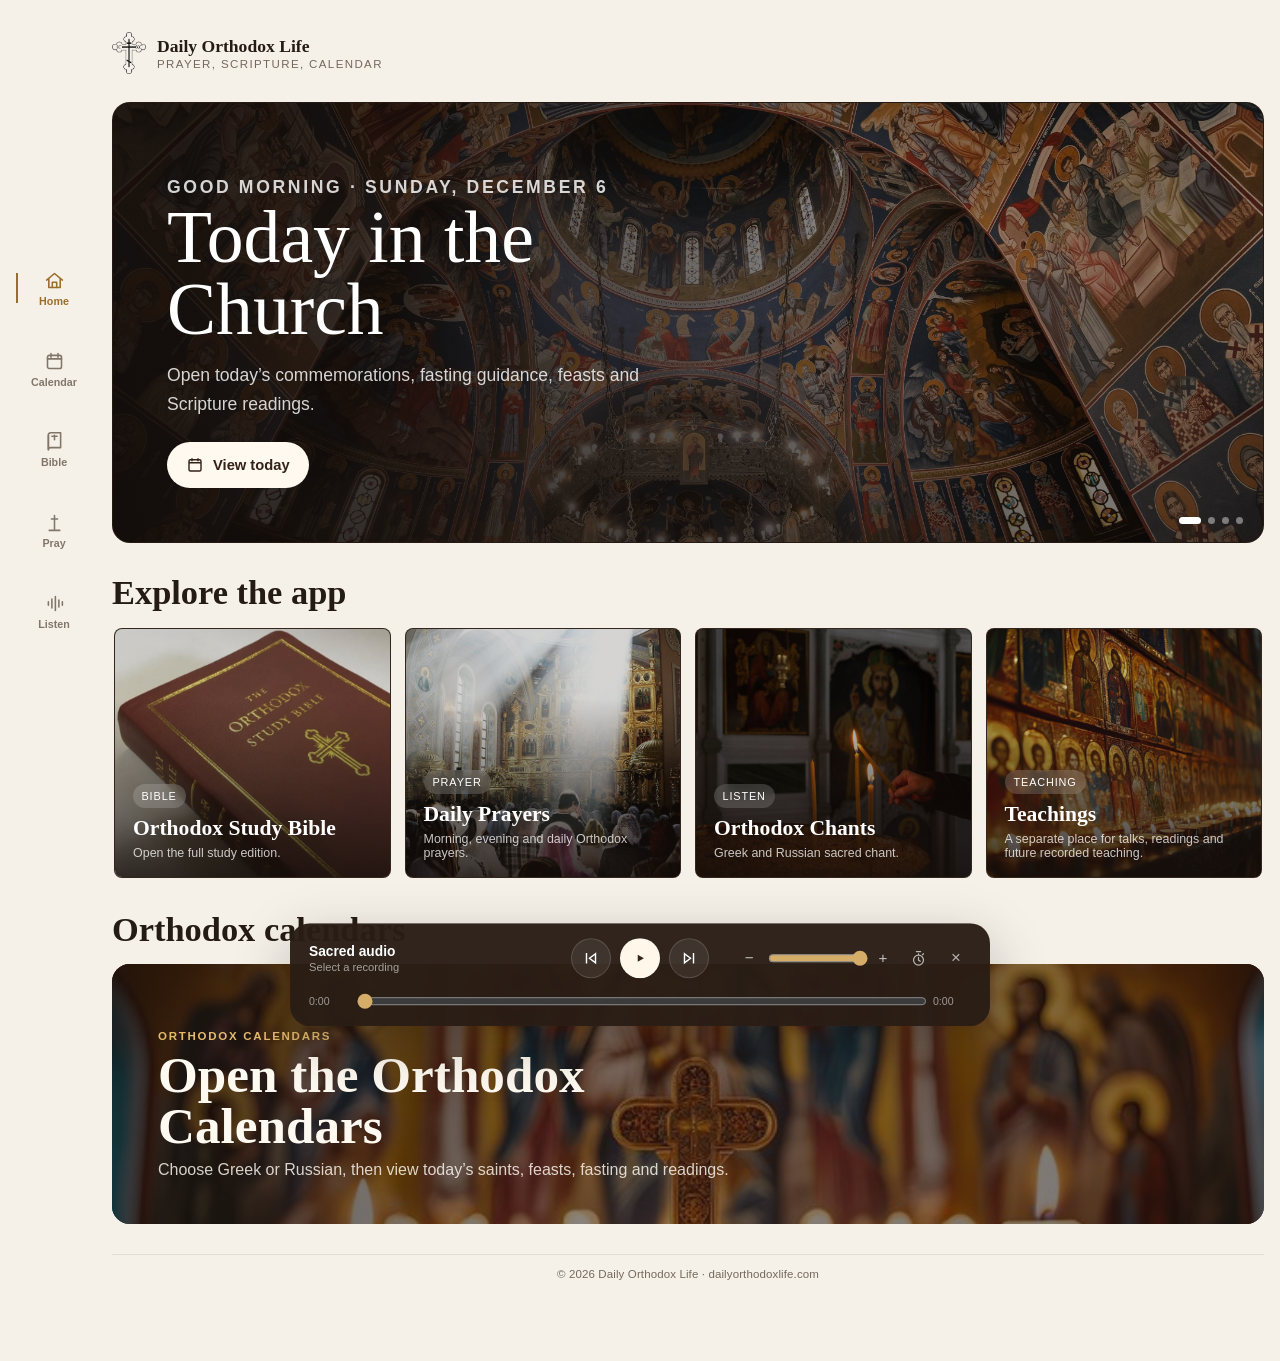
==== index.html @ ff89dd8d "First Upload" ====
<!DOCTYPE html>
<html lang="en">
<head>
  <meta charset="UTF-8" />
  <meta name="viewport" content="width=device-width, initial-scale=1, viewport-fit=cover" />
  <meta name="description" content="Daily Orthodox Life brings together Orthodox calendars, saints and fasting, the Orthodox Study Bible, daily prayers, Greek and Russian chants, and teaching." />
  <meta name="theme-color" content="#211812" />
  <meta name="apple-mobile-web-app-capable" content="yes" />
  <title>Daily Orthodox Life | Orthodox Calendar, Bible, Prayers &amp; Chants</title>
  <link rel="icon" type="image/png" sizes="192x192" href="assets/orthodox-cover-logo.png" />
  <link rel="manifest" href="manifest.webmanifest" />
  <link rel="apple-touch-icon" sizes="192x192" href="assets/orthodox-cover-logo.png" />
  <meta name="apple-mobile-web-app-title" content="Daily Orthodox Life" />
  <meta name="msapplication-TileImage" content="assets/orthodox-cover-logo.png" />
  <link rel="stylesheet" href="assets/css/app.css" />

  <link rel="canonical" href="https://dailyorthodoxlife.com/" />
  <meta name="robots" content="index,follow,max-image-preview:large,max-snippet:-1,max-video-preview:-1" />
  <meta name="application-name" content="Daily Orthodox Life" />
  <meta property="og:site_name" content="Daily Orthodox Life" />
  <meta property="og:locale" content="en_GB" />
  <meta property="og:type" content="website" />
  <meta property="og:title" content="Daily Orthodox Life | Orthodox Calendar, Bible, Prayers &amp; Chants" />
  <meta property="og:description" content="Daily Orthodox Life brings together Orthodox calendars, saints and fasting, the Orthodox Study Bible, daily prayers, Greek and Russian chants, and teaching." />
  <meta property="og:url" content="https://dailyorthodoxlife.com/" />
  <meta property="og:image" content="https://dailyorthodoxlife.com/assets/media/home/calendar-home.jpg" />
  <meta property="og:image:alt" content="Orthodox church interior with icons, candles and a cross" />
  <meta name="twitter:card" content="summary_large_image" />
  <meta name="twitter:title" content="Daily Orthodox Life | Orthodox Calendar, Bible, Prayers &amp; Chants" />
  <meta name="twitter:description" content="Daily Orthodox Life brings together Orthodox calendars, saints and fasting, the Orthodox Study Bible, daily prayers, Greek and Russian chants, and teaching." />
  <meta name="twitter:image" content="https://dailyorthodoxlife.com/assets/media/home/calendar-home.jpg" />
  <meta name="twitter:image:alt" content="Orthodox church interior with icons, candles and a cross" />
  <script type="application/ld+json" data-seo-schema>{"@context":"https://schema.org","@graph":[{"@type":"WebSite","@id":"https://dailyorthodoxlife.com/#website","url":"https://dailyorthodoxlife.com/","name":"Daily Orthodox Life","description":"Daily Orthodox Life brings together Orthodox calendars, saints and fasting, the Orthodox Study Bible, daily prayers, Greek and Russian chants, and teaching.","inLanguage":"en"},{"@type":"WebApplication","@id":"https://dailyorthodoxlife.com/#app","name":"Daily Orthodox Life","url":"https://dailyorthodoxlife.com/","applicationCategory":"LifestyleApplication","operatingSystem":"Any","browserRequirements":"Requires JavaScript and a modern web browser.","description":"Daily Orthodox Life brings together Orthodox calendars, saints and fasting, the Orthodox Study Bible, daily prayers, Greek and Russian chants, and teaching.","image":"https://dailyorthodoxlife.com/assets/media/home/calendar-home.jpg","featureList":["Greek Orthodox daily calendar","Russian Orthodox daily calendar","Old and New Calendar options","Orthodox Study Bible reader","Orthodox prayer library","Greek and Russian Orthodox chants","Sleep timer for sacred audio"]}]}</script>
</head>
<body class="orthodox-app" data-root="">
  <main class="oa-page">
    <header class="oa-topbar">
      <a class="oa-brand" href="index.html" aria-label="Daily Orthodox Life home">
        <img src="assets/orthodox-cover-logo.png" alt="" />
        <span class="oa-brand-copy"><strong>Daily Orthodox Life</strong><span>Prayer, Scripture, Calendar</span></span>
      </a>
    </header>

    <section class="oa-hero oa-hero-carousel" data-hero-carousel aria-label="Featured Orthodox resources">
      <div class="oa-hero-track" data-hero-track>
        <article class="oa-hero-slide" data-hero-slide>
          <img class="oa-hero-bg" src="greek/greek-assets/images/church-background.png" alt="" />
          <div class="oa-hero-content">
            <p class="oa-hero-kicker"><span data-greeting>Welcome</span> · <span data-today-date></span></p>
            <h1>Today in the Church</h1>
            <p>Open today’s commemorations, fasting guidance, feasts and Scripture readings.</p>
            <div class="oa-hero-actions">
              <a class="oa-primary" href="calendar.html"><svg viewBox="0 0 24 24"><rect x="4" y="5" width="16" height="15" rx="2"/><path d="M8 3v4M16 3v4M4 9h16"/></svg>View today</a>
            </div>
          </div>
        </article>

        <article class="oa-hero-slide" data-hero-slide>
          <img class="oa-hero-bg" src="assets/media/home/Bible.png" alt="" />
          <div class="oa-hero-content">
            <p class="oa-hero-kicker">Scripture</p>
            <h2>Continue in the Study Bible</h2>
            <p data-bible-hero>Return to your last place, or begin a new book and chapter.</p>
            <div class="oa-hero-actions">
              <a class="oa-primary" href="study-bible.html"><svg viewBox="0 0 24 24"><path d="M5 4.5A2.5 2.5 0 0 1 7.5 2H19v17H7.5A2.5 2.5 0 0 0 5 21.5z"/><path d="M5 4.5v17"/></svg>Open the Bible</a>
            </div>
          </div>
        </article>

        <article class="oa-hero-slide" data-hero-slide>
          <img class="oa-hero-bg" src="assets/media/home/Prayers.jpg" alt="" />
          <div class="oa-hero-content">
            <p class="oa-hero-kicker">Prayer</p>
            <h2>Daily prayers</h2>
            <p>Keep morning, evening and daily Orthodox prayers close at hand in one prayer library.</p>
            <div class="oa-hero-actions">
              <a class="oa-primary" href="prayers.html"><svg viewBox="0 0 24 24"><path d="M12 4v16M8.5 8h7"/><path d="M6 21h12"/></svg>Open prayers</a>
            </div>
          </div>
        </article>

        <article class="oa-hero-slide" data-hero-slide>
          <img class="oa-hero-bg" src="assets/media/home/candles.jpg" alt="" />
          <div class="oa-hero-content">
            <p class="oa-hero-kicker">Listen</p>
            <h2>Chants and teachings</h2>
            <p>Listen to Orthodox chants now, with a separate place prepared for recorded prayers and teaching.</p>
            <div class="oa-hero-actions">
              <a class="oa-primary" href="listen.html"><svg viewBox="0 0 24 24"><path d="M5 10v4M9 7v10M13 4v16M17 8v8M21 10v4"/></svg>Listen now</a>
            </div>
          </div>
        </article>
      </div>
      <div class="oa-hero-dots" data-hero-dots aria-label="Choose featured item"></div>
    </section>

    <div class="oa-section-head">
      <div><h2 class="oa-section-title">Explore the app</h2></div>
    </div>
    <section class="oa-card-row oa-card-row-library">
      <a class="oa-media-card" href="study-bible.html">
        <img src="assets/media/home/Bible.png" alt="Orthodox Study Bible" />
        <span class="oa-media-card-content"><span class="oa-tag">Bible</span><h3>Orthodox Study Bible</h3><p>Open the full study edition.</p></span>
      </a>
      <a class="oa-media-card" href="prayers.html">
        <img src="assets/media/home/Prayers.jpg" alt="Daily prayers" />
        <span class="oa-media-card-content"><span class="oa-tag">Prayer</span><h3>Daily Prayers</h3><p>Morning, evening and daily Orthodox prayers.</p></span>
      </a>
      <a class="oa-media-card" href="listen.html">
        <img src="assets/media/home/candles.jpg" alt="Orthodox chants" />
        <span class="oa-media-card-content"><span class="oa-tag">Listen</span><h3>Orthodox Chants</h3><p>Greek and Russian sacred chant.</p></span>
      </a>
      <a class="oa-media-card" href="listen.html?tab=spoken">
        <img src="assets/media/home/Icons.png" alt="Teachings" />
        <span class="oa-media-card-content"><span class="oa-tag">Teaching</span><h3>Teachings</h3><p>A separate place for talks, readings and future recorded teaching.</p></span>
      </a>
    </section>

    <div class="oa-section-head">
      <div><h2 class="oa-section-title">Orthodox calendars</h2></div>
    </div>
    <a class="oa-calendar-home-button" href="calendar.html" aria-label="Open calendar selection">
      <span class="oa-calendar-home-image" aria-hidden="true">
        <img src="assets/media/home/calendar-home.jpg" alt="" />
      </span>
      <span class="oa-calendar-home-shade" aria-hidden="true"></span>
      <span class="oa-calendar-home-copy">
        <small>Orthodox calendars</small>
        <strong>Open the Orthodox Calendars</strong>
        <span>Choose Greek or Russian, then view today’s saints, feasts, fasting and readings.</span>
      </span>
    </a>
  </main>

  <nav data-app-nav data-active="home" data-root=""></nav>
  <script src="assets/js/app-shell.js"></script>
  <script src="assets/js/home.js"></script>
</body>
</html>
---- assets/css/app.css ----
:root {
  --oa-bg: #f7f4ee;
  --oa-surface: #fffdf9;
  --oa-surface-2: #f0ebe2;
  --oa-ink: #211b16;
  --oa-muted: #74695d;
  --oa-line: rgba(74, 55, 34, 0.13);
  --oa-gold: #a7772f;
  --oa-gold-2: #c89b50;
  --oa-gold-soft: #f0e4cf;
  --oa-deep: #2a1d15;
  --oa-red: #7d2d2d;
  --oa-green: #2e6b46;
  --oa-radius: 24px;
  --oa-radius-sm: 16px;
  --oa-shadow: 0 16px 44px rgba(47, 35, 24, 0.09);
  --oa-dock-h: 76px;
}

*, *::before, *::after { box-sizing: border-box; }
html { scroll-behavior: smooth; }
body.orthodox-app,
body.app-page {
  margin: 0;
  min-height: 100vh;
  background: var(--oa-bg);
  color: var(--oa-ink);
  font-family: Inter, ui-sans-serif, -apple-system, BlinkMacSystemFont, "Segoe UI", sans-serif;
  padding-bottom: calc(var(--oa-dock-h) + 24px);
}
button, input, select { font: inherit; }
a { color: inherit; }

.oa-page {
  width: min(1180px, calc(100% - 32px));
  margin: 0 auto;
  padding: 22px 0 40px;
}

.oa-topbar {
  min-height: 62px;
  display: flex;
  align-items: center;
  justify-content: space-between;
  gap: 18px;
  margin-bottom: 22px;
}
.oa-brand { display: flex; align-items: center; gap: 11px; text-decoration: none; }
.oa-brand img { width: 34px; height: 42px; object-fit: contain; }
.oa-brand-copy { display: grid; gap: 1px; }
.oa-brand-copy strong { font-family: Georgia, "Times New Roman", serif; font-size: 1.1rem; font-weight: 600; }
.oa-brand-copy span { font-size: .72rem; color: var(--oa-muted); letter-spacing: .12em; text-transform: uppercase; }
.oa-top-actions { display: flex; align-items: center; gap: 8px; }
.oa-icon-button,
.oa-pill-button {
  border: 1px solid var(--oa-line);
  background: rgba(255,253,249,.88);
  color: var(--oa-ink);
  min-height: 42px;
  border-radius: 999px;
  display: inline-flex;
  align-items: center;
  justify-content: center;
  gap: 8px;
  padding: 0 14px;
  text-decoration: none;
  cursor: pointer;
}
.oa-icon-button { width: 42px; padding: 0; }
.oa-icon-button svg, .oa-pill-button svg { width: 18px; height: 18px; fill: none; stroke: currentColor; stroke-width: 1.8; stroke-linecap: round; stroke-linejoin: round; }
.oa-icon-button:hover, .oa-pill-button:hover { background: var(--oa-gold-soft); }

.oa-eyebrow { margin: 0 0 7px; color: var(--oa-gold); font-size: .76rem; font-weight: 700; letter-spacing: .13em; text-transform: uppercase; }
.oa-section-title { margin: 0; font-family: Georgia, "Times New Roman", serif; font-size: clamp(1.55rem, 3vw, 2.15rem); font-weight: 600; line-height: 1.1; }
.oa-section-subtitle { margin: 8px 0 0; max-width: 640px; color: var(--oa-muted); line-height: 1.6; }
.oa-section-head { display: flex; justify-content: space-between; align-items: end; gap: 16px; margin: 34px 0 15px; }
.oa-section-link { color: var(--oa-gold); text-decoration: none; font-size: .9rem; font-weight: 650; white-space: nowrap; }

.oa-hero {
  position: relative;
  min-height: 390px;
  border-radius: 30px;
  overflow: hidden;
  color: white;
  background: #2e241c;
  box-shadow: var(--oa-shadow);
  isolation: isolate;
}
.oa-hero::after {
  content: "";
  position: absolute;
  inset: 0;
  z-index: -1;
  background: linear-gradient(90deg, rgba(18,14,11,.86) 0%, rgba(18,14,11,.58) 48%, rgba(18,14,11,.22) 100%),
              linear-gradient(0deg, rgba(18,14,11,.46), transparent 60%);
}
.oa-hero-bg { position: absolute; inset: 0; width: 100%; height: 100%; object-fit: cover; z-index: -2; }
.oa-hero-content { min-height: 390px; width: min(610px, 100%); display: flex; flex-direction: column; justify-content: end; padding: clamp(28px, 5vw, 58px); }
.oa-hero-kicker { margin: 0 0 10px; font-size: .78rem; letter-spacing: .15em; text-transform: uppercase; color: #f3d7a4; font-weight: 700; }
.oa-hero h1 { margin: 0; font-family: Georgia, "Times New Roman", serif; font-size: clamp(2.35rem, 6vw, 4.6rem); line-height: .98; font-weight: 500; }
.oa-hero p { margin: 16px 0 0; color: rgba(255,255,255,.82); font-size: clamp(.96rem, 2vw, 1.1rem); line-height: 1.6; }
.oa-hero-actions { display: flex; flex-wrap: wrap; gap: 10px; margin-top: 24px; }
.oa-primary,
.oa-secondary {
  min-height: 46px;
  border-radius: 999px;
  display: inline-flex;
  align-items: center;
  justify-content: center;
  gap: 9px;
  padding: 0 18px;
  font-weight: 700;
  font-size: .92rem;
  text-decoration: none;
  border: 1px solid transparent;
  cursor: pointer;
}
.oa-primary { background: #fff9ef; color: #332218; }
.oa-secondary { background: rgba(255,255,255,.11); color: white; border-color: rgba(255,255,255,.34); backdrop-filter: blur(8px); }
.oa-primary svg, .oa-secondary svg { width: 18px; height: 18px; fill: none; stroke: currentColor; stroke-width: 1.9; }

.oa-quick-grid { display: grid; grid-template-columns: repeat(4, minmax(0,1fr)); gap: 12px; }
.oa-quick-card {
  border: 1px solid var(--oa-line);
  background: var(--oa-surface);
  border-radius: 20px;
  min-height: 128px;
  padding: 18px;
  text-decoration: none;
  display: flex;
  flex-direction: column;
  justify-content: space-between;
  gap: 18px;
  transition: transform .18s ease, border-color .18s ease, background .18s ease;
}
.oa-quick-card:hover { transform: translateY(-3px); border-color: rgba(167,119,47,.36); background: #fffaf2; }
.oa-quick-icon { width: 40px; height: 40px; display: grid; place-items: center; border-radius: 13px; background: var(--oa-gold-soft); color: var(--oa-gold); }
.oa-quick-icon svg { width: 21px; height: 21px; fill: none; stroke: currentColor; stroke-width: 1.8; stroke-linecap: round; stroke-linejoin: round; }
.oa-quick-card strong { display: block; font-size: .98rem; }
.oa-quick-card span { display: block; margin-top: 4px; color: var(--oa-muted); font-size: .78rem; }

.oa-card-row { display: grid; grid-auto-flow: column; grid-auto-columns: minmax(245px, 30%); gap: 14px; overflow-x: auto; padding: 2px 2px 10px; scroll-snap-type: x mandatory; scrollbar-width: thin; }
.oa-media-card { position: relative; min-height: 210px; border-radius: 22px; overflow: hidden; color: white; text-decoration: none; background: #32251d; scroll-snap-align: start; isolation: isolate; }
.oa-media-card img { position: absolute; inset: 0; width: 100%; height: 100%; object-fit: cover; z-index: -2; }
.oa-media-card::after { content:""; position:absolute; inset:0; background: linear-gradient(0deg, rgba(21,14,10,.9), rgba(21,14,10,.08) 72%); z-index:-1; }
.oa-media-card-content { position: absolute; inset: auto 18px 17px; }
.oa-media-card .oa-tag { display:inline-flex; align-items:center; min-height:24px; padding:0 9px; border-radius:999px; background:rgba(255,255,255,.16); backdrop-filter: blur(6px); font-size:.68rem; text-transform:uppercase; letter-spacing:.08em; margin-bottom:8px; }
.oa-media-card h3 { margin:0; font-family: Georgia, "Times New Roman", serif; font-size:1.35rem; font-weight:600; }
.oa-media-card p { margin:5px 0 0; font-size:.78rem; color:rgba(255,255,255,.76); }

.oa-feature-grid { display: grid; grid-template-columns: 1.35fr .65fr; gap: 16px; }
.oa-feature-card { border: 1px solid var(--oa-line); background: var(--oa-surface); border-radius: 24px; overflow: hidden; text-decoration: none; min-height: 250px; position: relative; }
.oa-feature-card-image { height: 138px; overflow: hidden; background: var(--oa-surface-2); }
.oa-feature-card-image img { width:100%; height:100%; object-fit:cover; display:block; }
.oa-feature-card-body { padding: 18px; }
.oa-feature-card-body h3 { margin:0; font-family: Georgia,"Times New Roman",serif; font-size:1.35rem; }
.oa-feature-card-body p { margin:7px 0 0; color:var(--oa-muted); font-size:.86rem; line-height:1.5; }
.oa-feature-card.dark { background: var(--oa-deep); color:white; border-color: transparent; }
.oa-feature-card.dark .oa-feature-card-body p { color:rgba(255,255,255,.68); }

.oa-dock {
  position: fixed;
  left: 50%;
  bottom: 14px;
  transform: translateX(-50%);
  width: min(620px, calc(100% - 22px));
  min-height: var(--oa-dock-h);
  display: grid;
  grid-template-columns: repeat(5, 1fr);
  gap: 2px;
  padding: 8px;
  border: 1px solid rgba(64,46,29,.13);
  border-radius: 24px;
  background: rgba(255,253,249,.94);
  backdrop-filter: blur(18px);
  box-shadow: 0 16px 44px rgba(43,31,21,.16);
  z-index: 1000;
}
.oa-dock-link { min-width:0; color:#827668; text-decoration:none; border-radius:16px; display:flex; flex-direction:column; align-items:center; justify-content:center; gap:4px; font-size:.67rem; font-weight:650; }
.oa-dock-link svg { width:21px; height:21px; fill:none; stroke:currentColor; stroke-width:1.8; stroke-linecap:round; stroke-linejoin:round; }
.oa-dock-link.is-active { color:var(--oa-gold); background:var(--oa-gold-soft); }

.oa-simple-hero { display:flex; justify-content:space-between; align-items:end; gap:24px; padding:18px 0 12px; }
.oa-simple-hero h1 { margin:0; font-family:Georgia,"Times New Roman",serif; font-size:clamp(2.2rem,5vw,4rem); font-weight:500; line-height:1; }
.oa-simple-hero p { margin:10px 0 0; max-width:620px; color:var(--oa-muted); line-height:1.6; }

.oa-calendar-choice-grid { display:grid; grid-template-columns:repeat(2,minmax(0,1fr)); gap:16px; margin-top:26px; }
.oa-calendar-choice { position:relative; min-height:360px; overflow:hidden; border-radius:26px; color:white; text-decoration:none; isolation:isolate; }
.oa-calendar-choice img { position:absolute; inset:0; width:100%; height:100%; object-fit:cover; z-index:-2; }
.oa-calendar-choice::after { content:""; position:absolute; inset:0; background:linear-gradient(0deg,rgba(24,16,11,.92),rgba(24,16,11,.12) 72%); z-index:-1; }
.oa-calendar-choice-copy { position:absolute; left:24px; right:24px; bottom:24px; }
.oa-calendar-choice-copy span { font-size:.7rem; text-transform:uppercase; letter-spacing:.11em; color:#f1d7aa; }
.oa-calendar-choice-copy h2 { margin:7px 0 5px; font-family:Georgia,"Times New Roman",serif; font-size:2rem; font-weight:500; }
.oa-calendar-choice-copy p { margin:0; color:rgba(255,255,255,.74); line-height:1.5; font-size:.86rem; }

.oa-search-wrap { margin:24px 0 12px; position:relative; }
.oa-search-wrap svg { position:absolute; left:16px; top:50%; transform:translateY(-50%); width:20px; height:20px; fill:none; stroke:#8b7d6e; stroke-width:1.8; }
.oa-search { width:100%; height:52px; border:1px solid var(--oa-line); border-radius:16px; background:var(--oa-surface); color:var(--oa-ink); padding:0 18px 0 46px; outline:none; }
.oa-search:focus { border-color:rgba(167,119,47,.55); box-shadow:0 0 0 3px rgba(167,119,47,.10); }
.oa-chip-row { display:flex; gap:8px; overflow-x:auto; padding:4px 0 10px; }
.oa-filter-chip { border:1px solid var(--oa-line); background:var(--oa-surface); color:var(--oa-muted); border-radius:999px; padding:9px 13px; white-space:nowrap; cursor:pointer; font-size:.8rem; }
.oa-filter-chip.is-active { background:var(--oa-deep); color:white; border-color:var(--oa-deep); }
.oa-prayer-grid { display:grid; grid-template-columns:repeat(2,minmax(0,1fr)); gap:12px; margin-top:18px; }
.oa-prayer-card { border:1px solid var(--oa-line); background:var(--oa-surface); border-radius:20px; padding:18px; display:grid; gap:14px; }
.oa-prayer-card-top { display:flex; align-items:start; justify-content:space-between; gap:12px; }
.oa-prayer-card h3 { margin:0; font-family:Georgia,"Times New Roman",serif; font-size:1.22rem; font-weight:600; }
.oa-prayer-card .oa-category { margin-top:5px; color:var(--oa-gold); text-transform:uppercase; letter-spacing:.08em; font-size:.66rem; font-weight:750; }
.oa-prayer-preview { margin:0; color:var(--oa-muted); line-height:1.55; font-size:.83rem; display:-webkit-box; -webkit-line-clamp:3; -webkit-box-orient:vertical; overflow:hidden; }
.oa-prayer-actions { display:flex; align-items:center; gap:8px; }
.oa-small-btn { min-height:38px; border:1px solid var(--oa-line); border-radius:999px; background:var(--oa-surface-2); color:var(--oa-ink); padding:0 13px; cursor:pointer; display:inline-flex; align-items:center; gap:7px; font-size:.78rem; font-weight:700; }
.oa-small-btn.primary { background:var(--oa-deep); color:white; border-color:var(--oa-deep); }
.oa-small-btn svg { width:16px; height:16px; fill:none; stroke:currentColor; stroke-width:1.9; }
.oa-favourite { margin-left:auto; width:38px; padding:0; justify-content:center; }
.oa-favourite.is-saved { color:var(--oa-gold); background:var(--oa-gold-soft); }

.oa-modal { position:fixed; inset:0; z-index:1200; display:none; align-items:end; justify-content:center; background:rgba(24,18,13,.48); backdrop-filter:blur(5px); padding:18px; }
.oa-modal.is-open { display:flex; }
.oa-modal-panel { width:min(760px,100%); max-height:min(84vh,850px); overflow:auto; background:var(--oa-surface); border-radius:28px; padding:22px; box-shadow:0 30px 70px rgba(24,18,13,.26); }
.oa-modal-head { position:sticky; top:-22px; z-index:2; background:linear-gradient(var(--oa-surface) 82%,transparent); padding:22px 0 18px; display:flex; align-items:start; justify-content:space-between; gap:12px; }
.oa-modal h2 { margin:0; font-family:Georgia,"Times New Roman",serif; font-size:1.8rem; }
.oa-modal-text { white-space:pre-wrap; font-family:Georgia,"Times New Roman",serif; font-size:1.08rem; line-height:1.85; color:#342a21; }
.oa-close { width:40px; height:40px; border-radius:50%; border:1px solid var(--oa-line); background:var(--oa-surface-2); cursor:pointer; flex:0 0 auto; }

.oa-audio-hero { margin-top:24px; border-radius:28px; overflow:hidden; background:var(--oa-deep); color:white; display:grid; grid-template-columns: .8fr 1.2fr; min-height:290px; }
.oa-audio-hero-art { position:relative; min-height:290px; overflow:hidden; }
.oa-audio-hero-art img { width:100%; height:100%; object-fit:cover; display:block; }
.oa-audio-hero-copy { padding:clamp(24px,4vw,42px); display:flex; flex-direction:column; justify-content:center; }
.oa-audio-hero-copy h1 { margin:0; font-family:Georgia,"Times New Roman",serif; font-weight:500; font-size:clamp(2.2rem,5vw,3.7rem); }
.oa-audio-hero-copy p { margin:12px 0 0; color:rgba(255,255,255,.7); line-height:1.6; }
.oa-track-list { display:grid; gap:8px; }
.oa-track { display:grid; grid-template-columns:48px 1fr auto; align-items:center; gap:12px; border:1px solid var(--oa-line); border-radius:18px; background:var(--oa-surface); padding:10px 12px; cursor:pointer; }
.oa-track:hover { background:#fff9f1; }
.oa-track-play { width:40px; height:40px; border:0; border-radius:50%; display:grid; place-items:center; background:var(--oa-gold-soft); color:var(--oa-gold); cursor:pointer; }
.oa-track-play svg { width:18px; height:18px; fill:currentColor; stroke:none; }
.oa-track strong { font-size:.9rem; }
.oa-track span { color:var(--oa-muted); font-size:.72rem; display:block; margin-top:2px; }
.oa-track-type { color:var(--oa-muted); font-size:.72rem; }
.oa-player { position:fixed; left:50%; bottom:calc(var(--oa-dock-h) + 25px); transform:translateX(-50%) translateY(140%); width:min(700px,calc(100% - 22px)); border:1px solid rgba(64,46,29,.14); border-radius:20px; background:rgba(42,29,21,.97); color:white; box-shadow:0 18px 55px rgba(34,24,17,.28); z-index:999; padding:12px 14px; display:grid; grid-template-columns:1fr auto; align-items:center; gap:14px; transition:transform .24s ease; }
.oa-player.is-visible { transform:translateX(-50%) translateY(0); }
.oa-player-meta { min-width:0; }
.oa-player-meta strong { display:block; overflow:hidden; text-overflow:ellipsis; white-space:nowrap; font-size:.86rem; }
.oa-player-meta span { display:block; color:rgba(255,255,255,.58); font-size:.7rem; margin-top:2px; }
.oa-player-controls { display:flex; gap:6px; align-items:center; }
.oa-player-btn { width:40px; height:40px; border-radius:50%; border:1px solid rgba(255,255,255,.14); background:rgba(255,255,255,.08); color:white; display:grid; place-items:center; cursor:pointer; }
.oa-player-btn svg { width:18px; height:18px; fill:none; stroke:currentColor; stroke-width:1.9; }
.oa-player-btn.play { background:#fff7e9; color:#372317; }
.oa-player-progress { grid-column:1/-1; display:grid; grid-template-columns:38px 1fr 38px; align-items:center; gap:8px; color:rgba(255,255,255,.55); font-size:.66rem; }
.oa-player-progress input { width:100%; accent-color:#d5ad68; }

.oa-empty { border:1px dashed var(--oa-line); border-radius:20px; padding:28px; text-align:center; color:var(--oa-muted); background:rgba(255,253,249,.56); }

/* Calendar page modernization, loaded after the legacy calendar CSS */
body.app-calendar-page {
  background: var(--oa-bg) !important;
  background-image: none !important;
  display: block !important;
  padding: 18px 16px calc(var(--oa-dock-h) + 34px) !important;
  color: var(--oa-ink) !important;
}
body.app-calendar-page .app-shell {
  max-width: 1160px !important;
  margin: 0 auto !important;
  border: 0 !important;
  border-radius: 0 !important;
  overflow: visible !important;
  box-shadow: none !important;
  background: transparent !important;
}
body.app-calendar-page .calendar-selector-link {
  position: static !important;
  align-self: flex-start !important;
  margin: 0 0 12px !important;
  display: inline-flex !important;
  min-height: 38px !important;
  align-items: center !important;
  border: 1px solid var(--oa-line) !important;
  background: var(--oa-surface) !important;
  border-radius: 999px !important;
  padding: 0 13px !important;
  text-decoration: none !important;
  color: var(--oa-muted) !important;
  font-size: .8rem !important;
}
body.app-calendar-page .app-header {
  position: relative !important;
  overflow: hidden !important;
  border: 0 !important;
  border-radius: 28px !important;
  padding: 32px !important;
  background: linear-gradient(145deg,#2b211a,#4a3526) !important;
  color: white !important;
  box-shadow: var(--oa-shadow) !important;
  align-items: stretch !important;
}
body.app-calendar-page .header-top { flex-direction: row !important; align-items: center !important; justify-content: flex-start !important; }
body.app-calendar-page .app-mark { background: rgba(255,255,255,.1) !important; box-shadow: none !important; border:1px solid rgba(255,255,255,.12) !important; width:58px !important; height:58px !important; flex:0 0 auto !important; }
body.app-calendar-page .app-mark img, body.app-calendar-page .calendar-logo, body.app-calendar-page .app-logo { width:34px !important; height:42px !important; object-fit:contain !important; }
body.app-calendar-page .app-title-group { align-items:flex-start !important; text-align:left !important; }
body.app-calendar-page .app-tagline { color:#e8c991 !important; }
body.app-calendar-page .app-title { font-family:Georgia,"Times New Roman",serif !important; font-size:clamp(2rem,5vw,3.3rem) !important; font-weight:500 !important; }
body.app-calendar-page .app-subtitle { color:rgba(255,255,255,.69) !important; }
body.app-calendar-page .header-controls { align-items:flex-start !important; gap:10px !important; margin-top:14px !important; }
body.app-calendar-page .calendar-toggle-group { background:rgba(255,255,255,.08) !important; border:1px solid rgba(255,255,255,.12) !important; border-radius:999px !important; padding:4px !important; }
body.app-calendar-page .calendar-toggle-btn { color:rgba(255,255,255,.68) !important; border:0 !important; background:transparent !important; }
body.app-calendar-page .calendar-toggle-btn.active { background:#fff8ec !important; color:#3a281d !important; box-shadow:none !important; }
body.app-calendar-page .header-meta, body.app-calendar-page .meta-date { color:rgba(255,255,255,.72) !important; }
body.app-calendar-page .hymn-main-btn { background:rgba(255,255,255,.1) !important; color:white !important; border-color:rgba(255,255,255,.18) !important; }
body.app-calendar-page .hymn-secondary-btn { background:rgba(255,255,255,.1) !important; color:white !important; border-color:rgba(255,255,255,.18) !important; }
body.app-calendar-page .hymn-now-playing { color:rgba(255,255,255,.62) !important; }
body.app-calendar-page .app-main { padding:20px 0 0 !important; gap:16px !important; align-items:start !important; }
body.app-calendar-page .today-panel,
body.app-calendar-page .readings-panel,
body.app-calendar-page .prayers-panel {
  border:1px solid var(--oa-line) !important;
  border-radius:24px !important;
  background:var(--oa-surface) !important;
  box-shadow:none !important;
}
body.app-calendar-page .today-panel { overflow:hidden !important; }
body.app-calendar-page .today-header { border-bottom:1px solid var(--oa-line) !important; background:var(--oa-surface-2) !important; }
body.app-calendar-page .today-label-date { color:var(--oa-ink) !important; }
body.app-calendar-page .today-section { border-top:1px solid var(--oa-line) !important; }
body.app-calendar-page .section-heading, body.app-calendar-page .panel-header h3 { font-family:Georgia,"Times New Roman",serif !important; font-weight:600 !important; color:var(--oa-ink) !important; }
body.app-calendar-page .panel-sub, body.app-calendar-page .muted { color:var(--oa-muted) !important; }
body.app-calendar-page .reading-card { border:1px solid var(--oa-line) !important; border-radius:16px !important; background:#fffdfa !important; box-shadow:none !important; }
body.app-calendar-page .reading-header:hover { background:#fbf5eb !important; }
body.app-calendar-page .reading-toggle, body.app-calendar-page .prayer-toggle { color:var(--oa-gold) !important; }
body.app-calendar-page .month-nav button { border:1px solid var(--oa-line) !important; background:var(--oa-surface-2) !important; color:var(--oa-ink) !important; }
body.app-calendar-page .chip { background:var(--oa-gold-soft) !important; color:#66461f !important; }
body.app-calendar-page .month-grid { border-color:var(--oa-line) !important; }
body.app-calendar-page .month-grid th { color:var(--oa-muted) !important; }
body.app-calendar-page .month-grid td { border-color:var(--oa-line) !important; }
body.app-calendar-page .month-day-inner:hover { background:var(--oa-gold-soft) !important; }
body.app-calendar-page .month-day-inner.selected, body.app-calendar-page .month-day-inner.is-selected { background:var(--oa-deep) !important; color:white !important; }
body.app-calendar-page .app-footer { border:0 !important; background:transparent !important; color:var(--oa-muted) !important; padding:24px 0 10px !important; }

/* Study Bible modernization */
body.app-bible-page { background:var(--oa-bg) !important; color:var(--oa-ink) !important; padding-bottom:calc(var(--oa-dock-h) + 32px) !important; }
body.app-bible-page .back-link { position:relative !important; display:inline-flex !important; margin:18px 0 0 max(16px,calc((100% - 1180px)/2)) !important; min-height:38px !important; align-items:center !important; border:1px solid var(--oa-line) !important; border-radius:999px !important; background:var(--oa-surface) !important; padding:0 13px !important; color:var(--oa-muted) !important; text-decoration:none !important; }
body.app-bible-page .reader-page { width:min(1180px,calc(100% - 32px)) !important; margin:14px auto 0 !important; padding:0 !important; }
body.app-bible-page .reader-header { border:0 !important; background:linear-gradient(145deg,#2b211a,#4a3526) !important; color:white !important; border-radius:28px !important; min-height:160px !important; display:flex !important; flex-direction:column !important; align-items:center !important; justify-content:center !important; padding:24px !important; box-shadow:var(--oa-shadow) !important; }
body.app-bible-page .reader-logo { width:42px !important; max-height:54px !important; }
body.app-bible-page .reader-header h1 { font-family:Georgia,"Times New Roman",serif !important; font-weight:500 !important; font-size:clamp(1.9rem,4vw,3rem) !important; }
body.app-bible-page .reader-toolbar { margin:14px 0 0 !important; width:100% !important; max-width:none !important; border:1px solid var(--oa-line) !important; border-radius:18px !important; background:var(--oa-surface) !important; box-shadow:none !important; padding:8px !important; overflow-x:auto !important; flex-wrap:nowrap !important; justify-content:flex-start !important; }
body.app-bible-page .reader-toolbar select { border:1px solid var(--oa-line) !important; background:var(--oa-surface-2) !important; border-radius:12px !important; color:var(--oa-ink) !important; }
body.app-bible-page .icon-tool { border:1px solid transparent !important; border-radius:12px !important; background:transparent !important; color:var(--oa-muted) !important; flex:0 0 auto !important; }
body.app-bible-page .icon-tool:hover { background:var(--oa-gold-soft) !important; color:var(--oa-gold) !important; }
body.app-bible-page .reader-status { color:var(--oa-muted) !important; }
body.app-bible-page .book-stage { background:transparent !important; border:0 !important; box-shadow:none !important; }
body.app-bible-page .book-shell { background:transparent !important; border:0 !important; box-shadow:none !important; }
body.app-bible-page .book-spread { background:transparent !important; }
body.app-bible-page canvas { border-radius:8px !important; box-shadow:0 14px 40px rgba(36,27,20,.12) !important; }
body.app-bible-page .page-navigation { border:1px solid var(--oa-line) !important; border-radius:999px !important; background:var(--oa-surface) !important; width:max-content !important; max-width:100% !important; margin:14px auto 0 !important; padding:5px !important; }
body.app-bible-page .page-arrow { background:var(--oa-surface-2) !important; color:var(--oa-ink) !important; border-radius:50% !important; border:0 !important; }
body.app-bible-page .location-label { color:var(--oa-muted) !important; }
body.app-bible-page .text-reader { border:1px solid var(--oa-line) !important; background:var(--oa-surface) !important; border-radius:24px !important; box-shadow:none !important; }

@media (min-width: 1120px) {
  body.orthodox-app, body.app-page { padding-left: 96px; padding-bottom: 28px; }
  .oa-dock { left:16px; top:50%; bottom:auto; transform:translateY(-50%); width:72px; min-height:420px; grid-template-columns:1fr; grid-template-rows:repeat(5,1fr); border-radius:24px; }
  .oa-dock-link { padding:7px 2px; }
  .oa-player { bottom:18px; }
  body.app-calendar-page { padding-left:112px !important; }
  body.app-bible-page { padding-left:96px !important; }
}

@media (max-width: 820px) {
  .oa-page { width:min(100% - 24px,1180px); padding-top:12px; }
  .oa-topbar { min-height:52px; margin-bottom:14px; }
  .oa-brand-copy span { display:none; }
  .oa-hero, .oa-hero-content { min-height:410px; }
  .oa-hero::after { background:linear-gradient(0deg,rgba(18,14,11,.90) 0%,rgba(18,14,11,.54) 62%,rgba(18,14,11,.16) 100%); }
  .oa-hero-content { justify-content:end; padding:24px; }
  .oa-quick-grid { grid-template-columns:repeat(2,minmax(0,1fr)); }
  .oa-card-row { grid-auto-columns:minmax(235px,76%); }
  .oa-feature-grid { grid-template-columns:1fr; }
  .oa-calendar-choice-grid { grid-template-columns:1fr; }
  .oa-calendar-choice { min-height:300px; }
  .oa-prayer-grid { grid-template-columns:1fr; }
  .oa-audio-hero { grid-template-columns:1fr; }
  .oa-audio-hero-art { min-height:180px; max-height:230px; }
  body.app-calendar-page .app-header { padding:24px !important; }
  body.app-calendar-page .header-top { align-items:flex-start !important; }
  body.app-calendar-page .app-main { grid-template-columns:1fr !important; }
  body.app-calendar-page .calendar-toggle-group { width:100% !important; border-radius:16px !important; }
  body.app-calendar-page .calendar-toggle-btn { flex:1 !important; border-radius:12px !important; }
  body.app-bible-page .reader-page { width:calc(100% - 20px) !important; }
}

@media (max-width: 520px) {
  .oa-top-actions .oa-pill-button span { display:none; }
  .oa-hero { border-radius:24px; min-height:430px; }
  .oa-hero-content { min-height:430px; }
  .oa-hero h1 { font-size:2.55rem; }
  .oa-quick-card { min-height:112px; padding:15px; }
  .oa-section-head { align-items:start; }
  .oa-section-title { font-size:1.55rem; }
  .oa-dock { bottom:8px; border-radius:21px; min-height:70px; }
  .oa-dock-link span { font-size:.62rem; }
  .oa-simple-hero { padding-top:8px; }
  .oa-simple-hero h1 { font-size:2.55rem; }
  .oa-modal { padding:8px; }
  .oa-modal-panel { border-radius:22px; padding:18px; max-height:90vh; }
  .oa-player { bottom:88px; }
  .oa-track { grid-template-columns:44px 1fr; }
  .oa-track-type { display:none; }
  body.app-calendar-page { padding:10px 10px 94px !important; }
  body.app-calendar-page .app-header { border-radius:22px !important; padding:20px !important; }
  body.app-calendar-page .app-mark { width:48px !important; height:48px !important; }
  body.app-calendar-page .app-title { font-size:2rem !important; }
  body.app-calendar-page .hymn-controls { flex-wrap:wrap !important; }
  body.app-bible-page { padding-left:0 !important; }
  body.app-bible-page .back-link { margin-left:10px !important; }
  body.app-bible-page .reader-header { border-radius:22px !important; min-height:138px !important; }
}

@media (prefers-reduced-motion: reduce) {
  *,*::before,*::after { scroll-behavior:auto !important; transition:none !important; }
}



/* September 2026 app refinement */
:root {
  --oa-bg: #f5f1e9;
  --oa-surface: #fffdf8;
  --oa-surface-2: #eee7dc;
  --oa-ink: #241b15;
  --oa-muted: #74685d;
  --oa-line: rgba(70, 49, 31, 0.15);
  --oa-gold: #9b6d2c;
  --oa-gold-soft: #efe1c8;
  --oa-deep: #211812;
  --oa-radius: 16px;
  --oa-radius-sm: 11px;
  --oa-shadow: 0 12px 34px rgba(47, 35, 24, 0.07);
}

.oa-page { width: min(1220px, calc(100% - 32px)); }
.oa-topbar { margin-bottom: 18px; }
.oa-brand img { display:block; }
.oa-pill-button,
.oa-icon-button { border-radius: 11px; background: transparent; }
.oa-pill-button svg,
.oa-icon-button svg { display:block; flex:0 0 auto; }
.oa-pill-button:hover,
.oa-icon-button:hover { background: var(--oa-surface-2); }

.oa-section-head { margin-top: 31px; }
.oa-section-link { text-decoration: underline; text-decoration-color: rgba(155,109,44,.35); text-underline-offset: 4px; }

/* Home carousel */
.oa-hero-carousel {
  min-height: 370px;
  border: 1px solid rgba(61,43,28,.18);
  border-radius: 18px;
  box-shadow: none;
  overflow: hidden;
  background: var(--oa-deep);
}
.oa-hero-carousel::after { display:none; }
.oa-hero-track {
  display:flex;
  width:100%;
  min-height:370px;
  will-change:transform;
  transition:transform .78s cubic-bezier(.22,.61,.36,1);
}
.oa-hero-slide {
  position:relative;
  flex:0 0 100%;
  width:100%;
  min-height:370px;
  color:#fff;
  isolation:isolate;
  overflow:hidden;
}
.oa-hero-slide::after {
  content:"";
  position:absolute;
  inset:0;
  z-index:-1;
  background:
    linear-gradient(90deg, rgba(19,13,10,.88) 0%, rgba(19,13,10,.62) 49%, rgba(19,13,10,.20) 100%),
    linear-gradient(0deg, rgba(19,13,10,.42), transparent 62%);
}
.oa-hero-slide .oa-hero-bg { z-index:-2; transform:scale(1.015); transition:transform 6.5s ease; }
.oa-hero-slide.is-current .oa-hero-bg { transform:scale(1.055); }
.oa-hero-carousel .oa-hero-content { min-height:370px; padding:clamp(28px,5vw,54px); }
.oa-hero-carousel .oa-hero-content h1 { max-width:760px; }
.oa-hero-dots {
  position:absolute;
  right:20px;
  bottom:18px;
  z-index:5;
  display:flex;
  align-items:center;
  gap:7px;
}
.oa-hero-dot {
  width:7px;
  height:7px;
  min-height:0;
  padding:0;
  border:0;
  border-radius:50%;
  background:rgba(255,255,255,.42);
  cursor:pointer;
  transition:width .22s ease, background .22s ease, border-radius .22s ease;
}
.oa-hero-dot.is-active { width:22px; border-radius:999px; background:#fff; }
.oa-hero-dot:focus-visible { outline:2px solid #fff; outline-offset:3px; }

/* Compact quick actions, with icon boxes aligned correctly */
.oa-quick-grid { gap:10px; }
.oa-quick-card {
  min-height:88px;
  padding:15px;
  border-radius:13px;
  flex-direction:row;
  align-items:center;
  justify-content:flex-start;
  gap:13px;
  text-align:left;
  box-shadow:none;
  transition:transform .2s ease, background .2s ease, border-color .2s ease;
}
button.oa-quick-card { width:100%; color:inherit; font:inherit; }
.oa-quick-card:hover { transform:translateY(-2px); background:#fffaf2; }
.oa-quick-card > .oa-quick-icon {
  display:grid;
  place-items:center;
  flex:0 0 42px;
  width:42px;
  height:42px;
  margin:0;
  border-radius:10px;
  background:var(--oa-gold-soft);
  color:#76501d;
  line-height:1;
}
.oa-quick-card > .oa-quick-icon svg {
  display:block;
  width:21px;
  height:21px;
  margin:0;
}
.oa-quick-card > .oa-quick-copy {
  display:block;
  min-width:0;
  margin:0;
  color:var(--oa-ink);
  font-size:inherit;
}
.oa-quick-card > .oa-quick-copy strong { margin:0; line-height:1.25; }
.oa-quick-card > .oa-quick-copy > span {
  display:block;
  margin-top:4px;
  color:var(--oa-muted);
  font-size:.77rem;
  line-height:1.3;
}

.oa-media-card,
.oa-feature-card,
.oa-calendar-choice { border-radius:14px; }
.oa-media-card { min-height:220px; }
.oa-media-card img,
.oa-feature-card-image img,
.oa-calendar-choice img { transition:transform .45s ease; }
.oa-media-card:hover img,
.oa-feature-card:hover .oa-feature-card-image img,
.oa-calendar-choice:hover img { transform:scale(1.035); }
.oa-feature-card { box-shadow:none; }
.oa-feature-card-image { height:148px; }

/* Prayer library */
.oa-prayer-grid { gap:10px; }
.oa-prayer-card {
  min-height:122px;
  padding:16px;
  border-radius:13px;
  gap:12px;
  box-shadow:none;
}
.oa-prayer-card-top { align-items:center; }
.oa-prayer-open-title {
  min-width:0;
  flex:1;
  padding:0;
  border:0;
  background:transparent;
  color:inherit;
  text-align:left;
  cursor:pointer;
}
.oa-prayer-open-title:hover,
.oa-prayer-open-title:focus-visible { background:transparent; outline:0; }
.oa-prayer-open-title .oa-category {
  display:block;
  margin:0 0 5px;
  color:var(--oa-gold);
  text-transform:uppercase;
  letter-spacing:.08em;
  font-size:.64rem;
  font-weight:750;
}
.oa-prayer-open-title h3 { transition:color .16s ease; }
.oa-prayer-open-title:hover h3 { color:var(--oa-gold); }
.oa-prayer-preview { display:none; }
.oa-prayer-actions { margin-top:auto; }
.oa-small-btn {
  min-height:36px;
  border-radius:10px;
  background:transparent;
  padding:0 11px;
}
.oa-small-btn.primary { background:var(--oa-deep); }
.oa-small-btn svg { display:block; flex:0 0 auto; }
.oa-favourite { width:36px; height:36px; min-height:36px; padding:0; border-radius:50%; }
.oa-modal-panel { border-radius:16px; }
.oa-close { display:grid; place-items:center; line-height:1; }

/* Listen library */
.oa-audio-hero {
  margin-top:18px;
  border-radius:16px;
  border:1px solid rgba(61,43,28,.18);
  box-shadow:none;
}
.oa-audio-hero-copy .oa-eyebrow { color:#e0bd7a; }
.oa-listen-tabs {
  display:grid;
  grid-template-columns:repeat(2,minmax(0,1fr));
  width:min(520px,100%);
  margin:24px 0 0;
  border-bottom:1px solid var(--oa-line);
}
.oa-listen-tab {
  position:relative;
  min-height:44px;
  padding:0 8px;
  border:0;
  border-radius:0;
  background:transparent;
  color:var(--oa-muted);
  font-weight:700;
  cursor:pointer;
}
.oa-listen-tab::after {
  content:"";
  position:absolute;
  left:0;
  right:0;
  bottom:-1px;
  height:2px;
  transform:scaleX(0);
  background:var(--oa-gold);
  transition:transform .2s ease;
}
.oa-listen-tab.is-active { color:var(--oa-ink); }
.oa-listen-tab.is-active::after { transform:scaleX(1); }
.oa-listen-tab:hover { background:transparent; }
.oa-track {
  width:100%;
  min-height:64px;
  border-radius:11px;
  text-align:left;
  color:inherit;
}
.oa-track-play { display:grid; place-items:center; flex:0 0 auto; }
.oa-track-play svg { display:block; }
.oa-track-copy { display:block; min-width:0; }
.oa-track-copy strong { display:block; }
.oa-recorded-empty {
  display:grid;
  grid-template-columns:54px 1fr;
  gap:16px;
  align-items:start;
  max-width:780px;
  margin-top:8px;
  padding:22px 0;
  border-top:1px solid var(--oa-line);
  border-bottom:1px solid var(--oa-line);
}
.oa-recorded-empty-mark {
  width:48px;
  height:48px;
  display:grid;
  place-items:center;
  border:1px solid var(--oa-line);
  border-radius:50%;
  color:var(--oa-gold);
}
.oa-recorded-empty-mark svg { width:22px; height:22px; fill:none; stroke:currentColor; stroke-width:1.8; }
.oa-recorded-empty h3 { margin:0; font-family:Georgia,"Times New Roman",serif; font-size:1.25rem; }
.oa-recorded-empty p { margin:6px 0 0; color:var(--oa-muted); line-height:1.6; }

/* Bottom navigation behaves like an app bar on phones and tablets */
@media (max-width:1119px) {
  body.orthodox-app,
  body.app-page { padding-bottom:calc(var(--oa-dock-h) + env(safe-area-inset-bottom) + 12px); }
  .oa-dock {
    left:0;
    right:0;
    bottom:0;
    transform:none;
    width:100%;
    min-height:68px;
    padding:6px 8px calc(6px + env(safe-area-inset-bottom));
    border:0;
    border-top:1px solid var(--oa-line);
    border-radius:0;
    box-shadow:0 -8px 24px rgba(39,28,19,.07);
    background:rgba(255,253,248,.96);
  }
  .oa-dock-link { border-radius:9px; }
  .oa-dock-link.is-active { background:transparent; color:var(--oa-gold); }
  .oa-dock-link.is-active::after {
    content:"";
    width:18px;
    height:2px;
    border-radius:2px;
    background:currentColor;
    position:absolute;
    top:4px;
  }
  .oa-dock-link { position:relative; }
  .oa-player { bottom:calc(74px + env(safe-area-inset-bottom)); }
}

@media (min-width:1120px) {
  .oa-dock { border-radius:13px; box-shadow:0 8px 30px rgba(43,31,21,.10); }
  .oa-dock-link { border-radius:9px; }
  .oa-dock-link.is-active { background:transparent; }
}

/* Calendar polish, fewer oversized rounded containers */
body.app-calendar-page .app-header { border-radius:16px !important; box-shadow:none !important; }
body.app-calendar-page .today-panel,
body.app-calendar-page .readings-panel,
body.app-calendar-page .prayers-panel { border-radius:14px !important; }
body.app-calendar-page .reading-card { border-radius:10px !important; }
body.app-calendar-page .calendar-toggle-group { border-radius:11px !important; }
body.app-calendar-page .calendar-toggle-btn.active { border-radius:8px !important; }

/* Study Bible, simpler masthead and genuinely centred controls */
body.app-bible-page .back-link {
  position:relative !important;
  margin:14px 0 0 max(14px,calc((100% - 1400px)/2)) !important;
  min-height:auto !important;
  padding:3px 0 !important;
  border:0 !important;
  border-radius:0 !important;
  background:transparent !important;
  color:var(--oa-muted) !important;
}
body.app-bible-page .reader-page {
  width:min(1400px,calc(100% - 28px)) !important;
  margin:8px auto 0 !important;
}
body.app-bible-page .reader-header {
  min-height:0 !important;
  padding:4px 0 12px !important;
  border:0 !important;
  border-bottom:1px solid var(--oa-line) !important;
  border-radius:0 !important;
  background:transparent !important;
  color:var(--oa-ink) !important;
  box-shadow:none !important;
  display:block !important;
}
.reader-title-lockup {
  display:flex;
  align-items:center;
  justify-content:center;
  gap:12px;
  width:100%;
}
body.app-bible-page .reader-logo {
  width:38px !important;
  height:auto !important;
  max-height:48px !important;
  margin:0 !important;
  flex:0 0 auto;
}
.reader-title-copy { min-width:0; text-align:left; }
.reader-kicker {
  margin:0 0 2px;
  color:var(--oa-gold);
  font-size:.66rem;
  font-weight:750;
  letter-spacing:.12em;
  text-transform:uppercase;
}
body.app-bible-page .reader-header h1 {
  margin:0 !important;
  color:var(--oa-ink) !important;
  font-family:Georgia,"Times New Roman",serif !important;
  font-size:clamp(1.55rem,3vw,2.3rem) !important;
  font-weight:500 !important;
  line-height:1.05 !important;
}
.reader-subtitle {
  margin:4px 0 0;
  color:var(--oa-muted);
  font-size:.78rem;
}
body.app-bible-page .reader-toolbar {
  display:flex !important;
  align-items:center !important;
  justify-content:center !important;
  gap:7px !important;
  width:fit-content !important;
  max-width:100% !important;
  min-height:0 !important;
  margin:10px auto 0 !important;
  padding:6px 8px !important;
  border:1px solid var(--oa-line) !important;
  border-radius:11px !important;
  background:var(--oa-surface) !important;
  box-shadow:none !important;
  overflow:visible !important;
  flex-wrap:nowrap !important;
}
.reader-select-group,
.reader-tool-group {
  display:flex;
  align-items:center;
  justify-content:center;
  gap:4px;
  min-width:0;
}
.reader-tool-group { flex-wrap:nowrap; }
body.app-bible-page .reader-toolbar select {
  height:34px !important;
  min-height:34px !important;
  border-radius:8px !important;
  padding-top:0 !important;
  padding-bottom:0 !important;
  font-size:.8rem !important;
}
body.app-bible-page .book-select { width:clamp(170px,19vw,250px) !important; }
body.app-bible-page .part-select { width:clamp(120px,13vw,165px) !important; }
body.app-bible-page .reader-toolbar .icon-tool {
  display:grid !important;
  place-items:center !important;
  flex:0 0 34px !important;
  width:34px !important;
  height:34px !important;
  min-height:34px !important;
  padding:0 !important;
  border-radius:8px !important;
  line-height:1 !important;
}
body.app-bible-page .reader-toolbar .icon-tool svg {
  display:block !important;
  width:17px !important;
  height:17px !important;
  margin:0 !important;
}
body.app-bible-page .reader-toolbar .text-size-tool {
  width:36px !important;
  flex-basis:36px !important;
  font-size:.8rem !important;
}
body.app-bible-page .toolbar-divider { height:24px; align-self:center; }
body.app-bible-page .book-stage {
  width:100% !important;
  max-width:100% !important;
  overflow:visible !important;
  justify-content:center !important;
  padding:10px 8px 3px !important;
  -webkit-overflow-scrolling:touch;
  overscroll-behavior:contain;
}
body.app-bible-page .book-stage.is-enlarged {
  justify-content:flex-start !important;
  overflow:auto !important;
  scrollbar-width:thin !important;
}
body.app-bible-page .book-stage.is-enlarged .book-shell { margin-inline:0 !important; }
body.app-bible-page .book-page {
  outline:2px solid #946d31 !important;
  border:0 !important;
  border-radius:2px !important;
}
body.app-bible-page canvas {
  border-radius:0 !important;
  box-shadow:0 9px 28px rgba(36,27,20,.12) !important;
}
body.app-bible-page .page-navigation {
  width:min(600px,100%) !important;
  min-height:48px !important;
  margin:5px auto 0 !important;
  padding:2px 0 !important;
  border:0 !important;
  border-radius:0 !important;
  background:transparent !important;
}
body.app-bible-page .page-arrow {
  width:46px !important;
  height:42px !important;
  min-height:42px !important;
  border:1px solid var(--oa-line) !important;
  border-radius:9px !important;
  background:var(--oa-surface) !important;
  color:var(--oa-ink) !important;
  font-size:2rem !important;
}
body.app-bible-page .page-arrow:hover { background:var(--oa-surface-2) !important; color:var(--oa-gold) !important; }
body.app-bible-page .text-reader { border-radius:12px !important; }

/* restrained entrance motion */
.oa-reveal { opacity:0; transform:translateY(12px); transition:opacity .48s ease, transform .48s ease; }
.oa-reveal.is-visible { opacity:1; transform:none; }

@media (max-width:820px) {
  .oa-page { width:calc(100% - 20px); padding-top:10px; }
  .oa-topbar { margin-bottom:12px; }
  .oa-hero-carousel,
  .oa-hero-track,
  .oa-hero-slide,
  .oa-hero-carousel .oa-hero-content { min-height:395px; }
  .oa-hero-slide::after {
    background:linear-gradient(0deg,rgba(18,13,10,.92) 0%,rgba(18,13,10,.61) 60%,rgba(18,13,10,.18) 100%);
  }
  .oa-hero-carousel .oa-hero-content { padding:24px 20px 42px; }
  .oa-hero-dots { left:20px; right:auto; bottom:17px; }
  .oa-quick-grid { grid-template-columns:repeat(2,minmax(0,1fr)); }
  .oa-quick-card { min-height:82px; padding:13px; gap:11px; }
  .oa-quick-card > .oa-quick-icon { flex-basis:38px; width:38px; height:38px; }
  .oa-quick-card > .oa-quick-icon svg { width:19px; height:19px; }
  .oa-card-row { grid-auto-columns:minmax(240px,82%); }
  .oa-audio-hero { grid-template-columns:1fr; }
  .oa-audio-hero-art { min-height:175px; max-height:210px; }
  .oa-listen-tabs { width:100%; }
  body.app-bible-page .reader-page { width:calc(100% - 16px) !important; }
  body.app-bible-page .reader-header { padding-bottom:10px !important; }
  body.app-bible-page .reader-toolbar {
    width:100% !important;
    flex-direction:column !important;
    align-items:stretch !important;
    gap:6px !important;
    padding:7px !important;
  }
  body.app-bible-page .toolbar-divider-main { display:none !important; }
  .reader-select-group { width:100%; }
  body.app-bible-page .book-select,
  body.app-bible-page .part-select { flex:1 1 0 !important; width:auto !important; min-width:0 !important; }
  .reader-tool-group { width:100%; flex-wrap:wrap; justify-content:center; gap:4px; }
  body.app-bible-page .book-stage { padding-inline:3px !important; }
}

@media (max-width:520px) {
  .oa-brand-copy strong { font-size:1rem; }
  .oa-brand img { width:30px; height:38px; }
  .oa-pill-button { width:40px; height:40px; min-height:40px; padding:0; }
  .oa-hero-carousel { border-radius:14px; }
  .oa-hero-carousel .oa-hero-content h1 { font-size:2.35rem; }
  .oa-hero-carousel .oa-hero-content p { line-height:1.5; }
  .oa-quick-card { min-height:78px; }
  .oa-quick-card > .oa-quick-copy > span { font-size:.7rem; }
  .oa-section-head { margin-top:27px; }
  .oa-media-card { min-height:205px; }
  .oa-prayer-grid { grid-template-columns:1fr; }
  .oa-prayer-card { min-height:116px; }
  .oa-modal { padding:0; align-items:end; }
  .oa-modal-panel { width:100%; max-height:92vh; border-radius:16px 16px 0 0; padding:18px 16px calc(18px + env(safe-area-inset-bottom)); }
  .oa-recorded-empty { grid-template-columns:44px 1fr; gap:12px; }
  .oa-recorded-empty-mark { width:42px; height:42px; }
  .oa-player { width:calc(100% - 12px); border-radius:12px; }
  body.app-calendar-page { padding-bottom:calc(78px + env(safe-area-inset-bottom)) !important; }
  body.app-calendar-page .app-header { border-radius:14px !important; }
  body.app-bible-page .back-link { margin-left:8px !important; }
  .reader-title-lockup { gap:9px; justify-content:flex-start; }
  body.app-bible-page .reader-logo { width:32px !important; max-height:42px !important; }
  body.app-bible-page .reader-header h1 { font-size:1.55rem !important; }
  .reader-subtitle { font-size:.7rem; }
  body.app-bible-page .reader-toolbar .icon-tool { flex-basis:33px !important; width:33px !important; height:33px !important; min-height:33px !important; }
  body.app-bible-page .reader-toolbar .text-size-tool { flex-basis:35px !important; width:35px !important; }
  body.app-bible-page .page-navigation { grid-template-columns:50px minmax(0,1fr) 50px !important; }
}

@media (prefers-reduced-motion: reduce) {
  .oa-hero-track,
  .oa-hero-slide .oa-hero-bg,
  .oa-hero-dot,
  .oa-reveal,
  .oa-media-card img,
  .oa-feature-card-image img,
  .oa-calendar-choice img { transition:none !important; transform:none !important; }
  .oa-reveal { opacity:1 !important; }
}

/* September 2026, third refinement. More liturgical, less card-driven. */
.oa-feature-grid { grid-template-columns: repeat(2, minmax(0, 1fr)); }

/* Prayer library reads as a quiet index rather than a stack of generic cards. */
.oa-prayer-grid {
  gap: 8px 28px;
}
.oa-prayer-card {
  position: relative;
  min-height: 108px;
  padding: 16px 12px 14px 34px;
  border: 0;
  border-radius: 0;
  background: transparent;
}
.oa-prayer-card::before {
  content: "☦";
  position: absolute;
  left: 5px;
  top: 17px;
  color: rgba(155,109,44,.62);
  font-family: Georgia, "Times New Roman", serif;
  font-size: 1rem;
  line-height: 1;
}
.oa-prayer-card::after {
  content: "";
  position: absolute;
  left: 34px;
  right: 10px;
  bottom: 0;
  height: 1px;
  background: linear-gradient(90deg, rgba(155,109,44,.30), rgba(90,67,47,.07), transparent);
}
.oa-prayer-card:hover { background: rgba(255,253,248,.48); }
.oa-prayer-actions { justify-content: flex-start; }
.oa-prayer-actions .oa-small-btn.primary {
  min-height: 32px;
  padding: 0;
  border: 0;
  border-radius: 0;
  background: transparent;
  color: var(--oa-gold);
}
.oa-prayer-actions .oa-small-btn.primary:hover { color: var(--oa-ink); }
.oa-favourite { background: transparent; border: 0; }
.oa-favourite:hover { background: var(--oa-gold-soft); }

/* Equal-sized calendar choices on the home screen. */
.oa-feature-card { min-width: 0; }
.oa-feature-card .oa-feature-card-image { height: 155px; }

/* Liturgical calendar masthead. */
body.app-calendar-page .calendar-selector-link {
  border: 0 !important;
  border-radius: 0 !important;
  padding: 4px 0 !important;
  background: transparent !important;
  color: #786b60 !important;
}
body.app-calendar-page .liturgical-masthead {
  position: relative !important;
  isolation: isolate !important;
  overflow: hidden !important;
  display: block !important;
  padding: clamp(30px, 5vw, 56px) clamp(22px, 5vw, 68px) 0 !important;
  border: 0 !important;
  border-radius: 4px !important;
  background:
    radial-gradient(circle at 50% -30%, rgba(181,139,72,.26), transparent 46%),
    linear-gradient(128deg, #20150f 0%, #352218 47%, #241710 100%) !important;
  color: #fffaf0 !important;
  box-shadow: 0 16px 44px rgba(38,24,16,.16) !important;
}
body.app-calendar-page .liturgical-masthead::before,
body.app-calendar-page .liturgical-masthead::after {
  content: "";
  position: absolute;
  z-index: -1;
  pointer-events: none;
}
body.app-calendar-page .liturgical-masthead::before {
  inset: 9px;
  border: 1px solid rgba(208,169,104,.22);
}
body.app-calendar-page .liturgical-masthead::after {
  left: 50%;
  top: -150px;
  width: min(580px, 70vw);
  height: 330px;
  transform: translateX(-50%);
  border: 1px solid rgba(218,178,107,.14);
  border-radius: 50% 50% 44% 44%;
}
body.app-calendar-page .liturgical-watermark {
  position: absolute;
  top: 26px;
  right: clamp(22px,5vw,58px);
  width: 150px;
  height: 185px;
  opacity: .045;
  pointer-events: none;
}
body.app-calendar-page .liturgical-watermark img {
  width: 100% !important;
  height: 100% !important;
  object-fit: contain !important;
  filter: grayscale(1) brightness(4);
}
body.app-calendar-page .liturgical-heading {
  position: relative;
  z-index: 1;
  max-width: 760px;
  margin: 0 auto;
  text-align: center;
}
body.app-calendar-page .liturgical-crest {
  width: 66px;
  height: 82px;
  margin: 0 auto 12px;
  display: grid;
  place-items: center;
  background: radial-gradient(circle, rgba(216,178,111,.14), transparent 70%);
}
body.app-calendar-page .liturgical-crest img {
  width: 44px !important;
  height: 58px !important;
  object-fit: contain !important;
  filter: drop-shadow(0 4px 8px rgba(0,0,0,.18));
}
body.app-calendar-page .liturgical-heading .app-tagline {
  margin: 0 0 8px !important;
  color: #d9b877 !important;
  font-size: .72rem !important;
  font-weight: 700 !important;
  letter-spacing: .24em !important;
}
body.app-calendar-page .liturgical-heading .app-title {
  margin: 0 !important;
  color: #fffaf1 !important;
  font-family: Georgia, "Times New Roman", serif !important;
  font-size: clamp(2.65rem, 7vw, 5.7rem) !important;
  font-weight: 400 !important;
  line-height: .96 !important;
  letter-spacing: -.025em !important;
}
body.app-calendar-page .liturgical-heading .app-subtitle {
  max-width: 560px;
  margin: 15px auto 0 !important;
  color: rgba(255,250,241,.70) !important;
  font-size: .98rem !important;
  line-height: 1.55 !important;
}
.liturgical-ornament {
  display: grid;
  grid-template-columns: minmax(30px,90px) auto minmax(30px,90px);
  align-items: center;
  justify-content: center;
  gap: 11px;
  width: min(250px,72%);
  margin: 22px auto 24px;
  color: #d5ad65;
}
.liturgical-ornament span {
  height: 1px;
  background: linear-gradient(90deg, transparent, currentColor);
  opacity: .55;
}
.liturgical-ornament span:last-child { background: linear-gradient(90deg, currentColor, transparent); }
.liturgical-ornament b { font-family: Georgia,"Times New Roman",serif; font-size: 1.1rem; font-weight: 400; }

body.app-calendar-page .liturgical-control-band {
  position: relative;
  z-index: 1;
  display: grid;
  grid-template-columns: .82fr 1.12fr 1.06fr;
  align-items: stretch;
  margin: 0 calc(clamp(22px,5vw,68px) * -1);
  background: rgba(255,249,239,.055);
  border-top: 1px solid rgba(224,190,126,.18);
}
body.app-calendar-page .liturgical-control-band > * {
  min-width: 0;
  padding: 19px clamp(18px,2.7vw,34px) 21px;
}
body.app-calendar-page .liturgical-control-band > * + * {
  border-left: 1px solid rgba(224,190,126,.15);
}
.liturgical-control-label {
  display: block;
  margin-bottom: 7px;
  color: #c9a666;
  font-size: .62rem;
  font-weight: 750;
  letter-spacing: .18em;
  text-transform: uppercase;
}
body.app-calendar-page .liturgical-date-block .header-meta {
  margin: 0 !important;
  color: #fffaf1 !important;
}
body.app-calendar-page .liturgical-date-block .meta-date {
  color: #fffaf1 !important;
  font-family: Georgia,"Times New Roman",serif !important;
  font-size: clamp(1.05rem,2vw,1.45rem) !important;
  font-weight: 500 !important;
  line-height: 1.25 !important;
}
body.app-calendar-page .calendar-toggle-frame .calendar-toggle-group {
  display: grid !important;
  grid-template-columns: repeat(2,minmax(0,1fr)) !important;
  width: 100% !important;
  padding: 0 !important;
  gap: 0 !important;
  border: 0 !important;
  border-radius: 0 !important;
  background: transparent !important;
}
body.app-calendar-page .calendar-toggle-frame .calendar-toggle-btn {
  position: relative;
  display: grid !important;
  gap: 2px !important;
  min-height: 48px !important;
  padding: 4px 12px 7px !important;
  border: 0 !important;
  border-bottom: 1px solid rgba(224,190,126,.24) !important;
  border-radius: 0 !important;
  background: transparent !important;
  color: rgba(255,250,241,.58) !important;
  text-align: left !important;
}
body.app-calendar-page .calendar-toggle-frame .calendar-toggle-btn + .calendar-toggle-btn {
  margin-left: 12px;
}
body.app-calendar-page .calendar-toggle-frame .calendar-toggle-btn span {
  font-size: .84rem !important;
  font-weight: 700 !important;
}
body.app-calendar-page .calendar-toggle-frame .calendar-toggle-btn small {
  display: block;
  color: inherit;
  font-size: .64rem;
  font-weight: 500;
}
body.app-calendar-page .calendar-toggle-frame .calendar-toggle-btn.active {
  background: transparent !important;
  color: #fff9ee !important;
  box-shadow: none !important;
  border-bottom-color: #d7b36d !important;
}
body.app-calendar-page .calendar-toggle-frame .calendar-toggle-btn.active::after {
  content: "";
  position: absolute;
  left: 0;
  bottom: -2px;
  width: 44%;
  height: 3px;
  background: #d7b36d;
}
body.app-calendar-page .liturgical-audio { margin: 0 !important; }
body.app-calendar-page .liturgical-audio .hymn-main-btn {
  width: 100% !important;
  min-height: 48px !important;
  display: grid !important;
  grid-template-columns: 34px 1fr auto !important;
  align-items: center !important;
  gap: 10px !important;
  padding: 0 0 7px !important;
  border: 0 !important;
  border-bottom: 1px solid rgba(224,190,126,.24) !important;
  border-radius: 0 !important;
  background: transparent !important;
  color: #fffaf1 !important;
  text-align: left !important;
}
body.app-calendar-page .liturgical-audio .hymn-main-btn:hover { border-bottom-color: #d7b36d !important; }
.hymn-main-icon {
  width: 31px;
  height: 31px;
  display: grid;
  place-items: center;
  color: #d9b36b;
}
.hymn-main-icon svg { width: 25px; height: 25px; fill:none; stroke:currentColor; stroke-width:1.55; stroke-linecap:round; stroke-linejoin:round; }
.hymn-main-copy { display: grid; gap: 1px; min-width: 0; }
.hymn-main-copy strong { font-size: .86rem; font-weight: 700; }
.hymn-main-copy small { color: rgba(255,250,241,.55); font-size: .65rem; }
.hymn-main-arrow { color: #d9b36b; font-size: .72rem; }
body.app-calendar-page .liturgical-audio .hymn-controls {
  display: none;
  align-items: center;
  gap: 5px;
  margin-top: 9px !important;
}
body.app-calendar-page .liturgical-audio .hymn-controls.is-visible { display: flex !important; }
body.app-calendar-page .liturgical-audio .hymn-secondary-btn {
  width: 31px !important;
  height: 31px !important;
  min-height: 31px !important;
  padding: 0 !important;
  border: 1px solid rgba(224,190,126,.20) !important;
  border-radius: 50% !important;
  background: transparent !important;
  color: #fff7ea !important;
}
body.app-calendar-page .liturgical-audio .hymn-volume {
  margin-left: 5px;
  display: flex !important;
  align-items: center;
  gap: 6px;
  color: rgba(255,250,241,.55) !important;
  font-size: .62rem !important;
}
body.app-calendar-page .liturgical-audio .hymn-volume input { width: 70px !important; }
body.app-calendar-page .liturgical-audio .hymn-now-playing {
  margin: 8px 0 0 !important;
  color: rgba(255,250,241,.63) !important;
  font-size: .66rem !important;
}

/* Content beneath the masthead has a more editorial rhythm. */
body.app-calendar-page .app-main { gap: 22px !important; padding-top: 26px !important; }
body.app-calendar-page .today-panel,
body.app-calendar-page .readings-panel,
body.app-calendar-page .prayers-panel {
  border: 0 !important;
  border-radius: 0 !important;
  background: transparent !important;
}
body.app-calendar-page .today-header {
  padding: 0 0 14px !important;
  border: 0 !important;
  background: transparent !important;
}
body.app-calendar-page .today-label-date {
  font-family: Georgia,"Times New Roman",serif !important;
  font-size: 1.15rem !important;
  font-weight: 600 !important;
}
body.app-calendar-page .today-section {
  position: relative;
  padding: 18px 0 20px 26px !important;
  border: 0 !important;
}
body.app-calendar-page .today-section::before {
  content: "☦";
  position: absolute;
  left: 1px;
  top: 21px;
  color: rgba(155,109,44,.52);
  font-family: Georgia,"Times New Roman",serif;
  font-size: .8rem;
}
body.app-calendar-page .today-section + .today-section::after,
body.app-calendar-page .right-panel > section + section::after {
  content: "";
  position: absolute;
  top: 0;
  left: 26px;
  right: 0;
  height: 1px;
  background: linear-gradient(90deg, rgba(155,109,44,.24), transparent 72%);
}
body.app-calendar-page .right-panel { display: grid !important; gap: 28px !important; }
body.app-calendar-page .right-panel > section { position: relative; padding: 2px 0 0 !important; }
body.app-calendar-page .right-panel > section + section { padding-top: 24px !important; }
body.app-calendar-page .right-panel > section + section::after { left: 0; }
body.app-calendar-page .panel-header { padding: 0 0 12px !important; }
body.app-calendar-page .panel-header h3,
body.app-calendar-page .section-heading {
  font-size: 1.35rem !important;
}
body.app-calendar-page .reading-card {
  border: 0 !important;
  border-radius: 0 !important;
  background: transparent !important;
  box-shadow: none !important;
  border-bottom: 1px solid rgba(91,69,50,.10) !important;
}
body.app-calendar-page .reading-header { padding-inline: 0 !important; }
body.app-calendar-page .reading-header:hover { background: transparent !important; }
body.app-calendar-page .reading-toggle,
body.app-calendar-page .prayer-toggle { color: #986a2b !important; }

/* Study Bible, make the tool rail separate from the page and fit the cover exactly. */
body.app-bible-page .reader-page { width: min(1500px, calc(100% - 24px)) !important; }
body.app-bible-page .reader-header {
  padding: 2px 0 13px !important;
  border: 0 !important;
  background: transparent !important;
}
.reader-title-lockup {
  position: relative;
  display: grid;
  grid-template-columns: minmax(24px,110px) auto minmax(24px,110px);
  align-items: center;
  justify-content: center;
  gap: 14px;
  max-width: 760px;
  margin: 0 auto;
}
.reader-title-lockup > .reader-logo { grid-column: 2; grid-row: 1; justify-self: start; }
.reader-title-copy { grid-column: 2; grid-row: 1; padding-left: 51px; text-align: left; }
.reader-title-ornament {
  height: 1px;
  background: linear-gradient(90deg, transparent, rgba(155,109,44,.46));
}
.reader-title-ornament:last-child { background: linear-gradient(90deg, rgba(155,109,44,.46), transparent); }
body.app-bible-page .reader-logo {
  width: 38px !important;
  max-height: 48px !important;
}
body.app-bible-page .reader-kicker {
  margin-bottom: 1px !important;
  color: #8f6327 !important;
  font-size: .61rem !important;
  letter-spacing: .15em !important;
}
body.app-bible-page .reader-header h1 {
  font-size: clamp(1.45rem,2.8vw,2.25rem) !important;
  letter-spacing: -.015em !important;
}
body.app-bible-page .reader-subtitle { margin-top: 3px !important; }
body.app-bible-page .reader-toolbar {
  position: relative !important;
  z-index: 8 !important;
  width: fit-content !important;
  max-width: calc(100% - 8px) !important;
  margin: 5px auto 0 !important;
  padding: 6px 8px !important;
  border: 0 !important;
  border-radius: 8px !important;
  background: rgba(255,253,248,.88) !important;
  box-shadow: 0 4px 18px rgba(44,32,23,.07) !important;
  backdrop-filter: blur(10px);
}
body.app-bible-page .reader-toolbar::after {
  content: "";
  position: absolute;
  left: 12px;
  right: 12px;
  bottom: 0;
  height: 1px;
  background: linear-gradient(90deg, transparent, rgba(155,109,44,.25), transparent);
}
body.app-bible-page .reader-toolbar select {
  border: 0 !important;
  border-radius: 5px !important;
  background: #eee7dc !important;
}
body.app-bible-page .reader-toolbar .icon-tool { border-radius: 5px !important; }
body.app-bible-page .book-stage {
  position: relative !important;
  z-index: 1 !important;
  align-items: flex-start !important;
  justify-content: center !important;
  margin-top: 8px !important;
  padding: 0 !important;
  overflow: hidden !important;
}
body.app-bible-page .book-stage.is-enlarged {
  justify-content: flex-start !important;
  overflow: auto !important;
}
body.app-bible-page .book-shell {
  align-self: flex-start !important;
  margin: 0 auto !important;
  filter: none !important;
}
body.app-bible-page .book-stage.is-enlarged .book-shell { margin: 0 !important; }
body.app-bible-page .book-page {
  flex: 0 0 auto !important;
  outline: 2px solid #946d31 !important;
  outline-offset: -1px !important;
  box-shadow: 0 10px 30px rgba(36,27,20,.10) !important;
}
body.app-bible-page canvas { box-shadow: none !important; }
body.app-bible-page .page-navigation { margin-top: 8px !important; }

@media (max-width: 900px) {
  .oa-feature-grid { grid-template-columns: 1fr; }
  body.app-calendar-page .liturgical-control-band {
    grid-template-columns: 1fr 1fr !important;
  }
  body.app-calendar-page .liturgical-control-band > .liturgical-audio {
    grid-column: 1 / -1;
    border-left: 0 !important;
    border-top: 1px solid rgba(224,190,126,.15);
  }
}

@media (max-width: 620px) {
  .oa-prayer-card { padding-left: 29px; }
  .oa-prayer-card::after { left: 29px; }
  body.app-calendar-page .liturgical-masthead {
    padding: 25px 17px 0 !important;
    border-radius: 2px !important;
  }
  body.app-calendar-page .liturgical-masthead::before { inset: 6px; }
  body.app-calendar-page .liturgical-watermark { width: 96px; height: 120px; top: 18px; right: 10px; }
  body.app-calendar-page .liturgical-crest { width: 54px; height: 66px; margin-bottom: 9px; }
  body.app-calendar-page .liturgical-crest img { width: 36px !important; height: 48px !important; }
  body.app-calendar-page .liturgical-heading .app-tagline { font-size: .58rem !important; letter-spacing: .18em !important; }
  body.app-calendar-page .liturgical-heading .app-title { font-size: clamp(2.45rem,13vw,3.8rem) !important; }
  body.app-calendar-page .liturgical-heading .app-subtitle { font-size: .84rem !important; }
  .liturgical-ornament { margin: 17px auto 19px; }
  body.app-calendar-page .liturgical-control-band {
    grid-template-columns: 1fr !important;
    margin: 0 -17px !important;
  }
  body.app-calendar-page .liturgical-control-band > * {
    padding: 14px 18px 16px !important;
  }
  body.app-calendar-page .liturgical-control-band > * + * {
    border-left: 0 !important;
    border-top: 1px solid rgba(224,190,126,.15);
  }
  body.app-calendar-page .liturgical-control-band > .liturgical-audio { grid-column: auto; }
  body.app-calendar-page .calendar-toggle-frame .calendar-toggle-btn { min-height: 43px !important; }
  body.app-calendar-page .liturgical-audio .hymn-main-btn { min-height: 44px !important; }
  body.app-calendar-page .today-section { padding-left: 22px !important; }
  body.app-calendar-page .today-section + .today-section::after { left: 22px; }

  .reader-title-lockup {
    grid-template-columns: 28px minmax(0,1fr) 28px;
    gap: 8px;
  }
  .reader-title-copy { padding-left: 42px; }
  body.app-bible-page .reader-logo { width: 31px !important; max-height: 42px !important; }
  body.app-bible-page .reader-toolbar {
    width: 100% !important;
    max-width: 100% !important;
    border-radius: 6px !important;
    box-shadow: none !important;
  }
  body.app-bible-page .book-stage { margin-top: 6px !important; }
}

/* =========================================================
   Refresh pass, home, calendar cards, listen, prayers, Bible
   ========================================================= */

.oa-topbar {
  justify-content: space-between;
}

.oa-card-row-library {
  grid-auto-flow: row;
  grid-template-columns: repeat(4, minmax(0, 1fr));
  grid-auto-columns: unset;
  overflow: visible;
  padding-bottom: 2px;
}

.oa-card-row-library .oa-media-card {
  min-height: 250px;
  border: 1px solid rgba(73, 52, 31, .08);
  box-shadow: 0 14px 26px rgba(54, 38, 23, .05);
}

.oa-card-row-library .oa-media-card::after {
  background: linear-gradient(0deg, rgba(21,14,10,.86), rgba(21,14,10,.18) 72%);
}

.oa-calendar-home-grid {
  grid-template-columns: repeat(2, minmax(0, 1fr));
}

.oa-calendar-home-grid .oa-feature-card {
  min-height: 0;
  display: flex;
  flex-direction: column;
  background: linear-gradient(180deg, #fffcf7 0%, #f5ede0 100%);
  border-color: rgba(108, 80, 49, .12);
}

.oa-calendar-home-grid .oa-feature-card-image {
  height: 230px;
}

.oa-calendar-home-grid .oa-feature-card-body {
  min-height: 166px;
  background: linear-gradient(180deg, rgba(255,251,244,.96) 0%, rgba(246,238,226,.98) 100%);
}

.oa-calendar-home-grid .oa-feature-card-body p {
  max-width: 36ch;
}

.oa-quick-copy { min-width: 0; }

.oa-listen-page .oa-section-head {
  align-items: center;
}

.oa-audio-hero-refined {
  min-height: 320px;
  border: 1px solid rgba(91, 66, 40, .11);
  box-shadow: 0 20px 34px rgba(53, 37, 21, .06);
}

.oa-audio-hero-refined .oa-audio-hero-copy {
  background: linear-gradient(135deg, #2b1c14 0%, #452719 52%, #5c3320 100%);
}

.oa-audio-hero-refined .oa-audio-hero-copy p,
.oa-audio-hero-refined .oa-audio-hero-copy h1 {
  max-width: 34ch;
}

.oa-listen-tabs-wide {
  width: 100%;
  display: grid;
  grid-template-columns: repeat(2, minmax(0, 1fr));
  gap: 0;
  border-bottom: 1px solid rgba(116, 86, 52, .15);
}

.oa-listen-tabs-wide .oa-listen-tab {
  justify-content: center;
  padding-inline: 12px;
}

.oa-track-list-organised {
  display: grid;
  grid-template-columns: repeat(2, minmax(0, 1fr));
  gap: 18px;
}

.oa-track-group {
  border: 1px solid rgba(116, 86, 52, .12);
  border-radius: 22px;
  background: linear-gradient(180deg, rgba(255,251,245,.92) 0%, rgba(249,242,232,.88) 100%);
  padding: 18px;
  box-shadow: 0 12px 22px rgba(56, 41, 26, .04);
}

.oa-track-group-head {
  display: flex;
  align-items: flex-end;
  justify-content: space-between;
  gap: 16px;
  margin-bottom: 14px;
}

.oa-track-group-head h3 {
  margin: 2px 0 0;
  font-family: Georgia, "Times New Roman", serif;
  font-size: 1.42rem;
}

.oa-track-group-count,
.oa-listen-page .oa-section-link {
  display: inline-flex;
  align-items: center;
  min-height: 31px;
  padding: 0 12px;
  border-radius: 999px;
  background: rgba(173, 125, 56, .09);
  color: #89612c;
  font-size: .76rem;
  font-weight: 700;
}

.oa-track-group-list {
  display: grid;
  gap: 10px;
}

.oa-track {
  width: 100%;
  text-align: left;
}

.oa-track.is-playing {
  border-color: rgba(167,119,47,.42);
  background: linear-gradient(180deg, #fff7ea 0%, #fdf1de 100%);
}

.oa-track.is-playing .oa-track-copy strong {
  color: #7f5618;
}

.oa-track-copy strong { font-size: .95rem; }

.oa-recorded-empty-refined {
  align-items: center;
  min-height: 180px;
  border-radius: 24px;
  background: linear-gradient(180deg, rgba(255,252,247,.95), rgba(247,239,229,.95));
  border-color: rgba(116, 86, 52, .12);
}

.oa-prayer-open-title {
  padding: 0;
  border: 0;
  background: transparent;
  text-align: left;
  cursor: pointer;
}

.oa-prayer-open-title:hover,
.oa-prayer-open-title:focus-visible {
  background: transparent;
  outline: 0;
}

body.app-calendar-page .liturgical-masthead {
  padding: 18px 22px 0 !important;
  border-radius: 22px !important;
}

body.app-calendar-page .liturgical-masthead::before {
  inset: 10px !important;
}

body.app-calendar-page .liturgical-watermark {
  width: 120px;
  height: 146px;
  top: 18px;
}

body.app-calendar-page .liturgical-crest {
  width: 60px;
  height: 72px;
  margin-bottom: 10px;
}

body.app-calendar-page .liturgical-crest img {
  width: 38px !important;
  height: 50px !important;
}

body.app-calendar-page .liturgical-heading .app-tagline {
  font-size: .66rem !important;
}

body.app-calendar-page .liturgical-heading .app-title {
  font-size: clamp(2.85rem, 7vw, 4.4rem) !important;
  line-height: .96 !important;
}

body.app-calendar-page .liturgical-heading .app-subtitle {
  max-width: 40ch;
  font-size: .96rem !important;
}

body.app-calendar-page .liturgical-control-band {
  margin: 20px -22px 0 !important;
}

body.app-calendar-page .liturgical-control-band > * {
  padding: 18px 22px 17px !important;
}

body.app-calendar-page .liturgical-control-label {
  margin-bottom: 10px !important;
}

body.app-calendar-page .liturgical-date-block .meta-date {
  font-size: clamp(1.15rem, 2.2vw, 1.55rem) !important;
}

body.app-calendar-page .calendar-toggle-frame .calendar-toggle-btn {
  min-height: 45px !important;
  padding-top: 8px !important;
  padding-bottom: 9px !important;
}

body.app-calendar-page .liturgical-audio .hymn-main-btn {
  min-height: 46px !important;
  padding-bottom: 9px !important;
}

body.app-bible-page {
  background:
    radial-gradient(circle at top, rgba(234,216,188,.35), transparent 34%),
    linear-gradient(180deg, #f8f3ea 0%, #f3ede1 100%);
}

body.app-bible-page .reader-page {
  width: min(1460px, calc(100% - 20px)) !important;
  padding-top: 12px !important;
  padding-bottom: 22px !important;
}

body.app-bible-page .reader-header {
  margin: 10px auto 0 !important;
  padding: 22px 18px 18px !important;
  border: 1px solid rgba(126, 92, 50, .10);
  border-radius: 28px;
  background: linear-gradient(135deg, rgba(255,253,249,.93) 0%, rgba(247,240,229,.97) 100%);
  box-shadow: 0 16px 28px rgba(62, 43, 23, .05);
}

body.app-bible-page .reader-title-lockup {
  max-width: 860px;
}

body.app-bible-page .reader-title-copy {
  padding-left: 55px;
}

body.app-bible-page .reader-kicker {
  font-size: .7rem !important;
}

body.app-bible-page .reader-header h1 {
  font-size: clamp(1.7rem, 3vw, 2.5rem) !important;
}

body.app-bible-page .reader-subtitle {
  color: #6d5a45;
  font-size: .95rem;
}

body.app-bible-page .reader-toolbar {
  margin: 14px auto 14px !important;
  padding: 8px 10px !important;
  border-radius: 16px !important;
  background: rgba(255, 252, 246, .93) !important;
  box-shadow: 0 14px 26px rgba(44, 32, 23, .06) !important;
}

body.app-bible-page .book-stage {
  margin-top: 4px !important;
  padding: 12px 8px 8px !important;
  border-radius: 28px;
  background: linear-gradient(180deg, rgba(255,254,251,.88), rgba(248,241,230,.84));
  border: 1px solid rgba(126, 92, 50, .09);
}

body.app-bible-page .book-shell {
  padding: 4px;
}

body.app-bible-page .book-page {
  border-radius: 12px !important;
}

body.app-bible-page .page-navigation {
  width: min(860px, calc(100% - 8px));
  margin-top: 12px !important;
  padding: 8px 16px !important;
  border-radius: 18px;
  background: rgba(255,252,246,.88);
  border: 1px solid rgba(126, 92, 50, .09);
  box-shadow: 0 10px 18px rgba(44, 32, 23, .04);
}

body.app-bible-page .location-label {
  color: #5d4b39;
  font-size: .94rem;
}

body.app-bible-page .text-reader {
  border-radius: 24px;
  border-color: rgba(126, 92, 50, .10);
  background: rgba(255,252,246,.94);
}

@media (max-width: 1080px) {
  .oa-card-row-library {
    grid-auto-flow: column;
    grid-template-columns: none;
    grid-auto-columns: minmax(250px, 48%);
    overflow-x: auto;
    padding-bottom: 8px;
  }

  .oa-track-list-organised {
    grid-template-columns: 1fr;
  }
}

@media (max-width: 900px) {
  .oa-calendar-home-grid {
    grid-template-columns: 1fr;
  }

  .oa-audio-hero-refined .oa-audio-hero-copy p,
  .oa-audio-hero-refined .oa-audio-hero-copy h1 {
    max-width: none;
  }
}

@media (max-width: 620px) {
  .oa-listen-tabs-wide {
    gap: 8px;
    border-bottom: 0;
  }

  .oa-listen-tabs-wide .oa-listen-tab {
    border-bottom: 1px solid rgba(116, 86, 52, .15);
  }

  body.app-calendar-page .liturgical-masthead {
    padding: 18px 16px 0 !important;
  }

  body.app-calendar-page .liturgical-control-band {
    margin: 18px -16px 0 !important;
  }

  body.app-calendar-page .liturgical-control-band > * {
    padding: 14px 16px 14px !important;
  }

  body.app-bible-page .reader-header {
    border-radius: 20px;
    padding: 18px 12px 14px !important;
  }

  body.app-bible-page .reader-toolbar {
    margin: 10px auto 12px !important;
  }

  body.app-bible-page .book-stage {
    border-radius: 20px;
    padding: 8px 2px 4px !important;
  }

  body.app-bible-page .page-navigation {
    border-radius: 14px;
    padding-inline: 8px !important;
  }
}

/* =========================================================
   V5 refinement: compact calendar, editorial content, audio
   ========================================================= */

/* Calendar masthead, deliberately shorter and quieter. */
body.app-calendar-page .app-shell {
  max-width: 1280px !important;
}

body.app-calendar-page .liturgical-masthead {
  padding: 14px 20px 0 !important;
  border-radius: 18px !important;
  box-shadow: 0 12px 32px rgba(38,24,16,.12) !important;
}

body.app-calendar-page .liturgical-masthead::before {
  inset: 7px !important;
}

body.app-calendar-page .liturgical-masthead::after {
  top: -215px !important;
  height: 315px !important;
  opacity: .7;
}

body.app-calendar-page .liturgical-watermark {
  top: 10px !important;
  right: 18px !important;
  width: 92px !important;
  height: 112px !important;
  opacity: .035 !important;
}

body.app-calendar-page .liturgical-heading {
  max-width: 700px !important;
}

body.app-calendar-page .liturgical-crest {
  width: 40px !important;
  height: 46px !important;
  margin: 0 auto 4px !important;
}

body.app-calendar-page .liturgical-crest img {
  width: 28px !important;
  height: 38px !important;
}

body.app-calendar-page .liturgical-heading .app-tagline {
  margin-bottom: 4px !important;
  font-size: .58rem !important;
  letter-spacing: .22em !important;
}

body.app-calendar-page .liturgical-heading .app-title {
  font-size: clamp(2.35rem, 5vw, 3.55rem) !important;
  line-height: .98 !important;
}

body.app-calendar-page .liturgical-heading .app-subtitle {
  max-width: 500px !important;
  margin-top: 8px !important;
  font-size: .84rem !important;
  line-height: 1.4 !important;
}

body.app-calendar-page .liturgical-ornament {
  width: min(185px, 58%) !important;
  margin: 9px auto 12px !important;
  gap: 8px !important;
}

body.app-calendar-page .liturgical-ornament b {
  font-size: .88rem !important;
}

body.app-calendar-page .liturgical-control-band {
  margin: 0 -20px !important;
  grid-template-columns: .82fr 1.08fr 1.1fr !important;
}

body.app-calendar-page .liturgical-control-band > * {
  padding: 10px 18px 11px !important;
}

body.app-calendar-page .liturgical-control-label {
  margin-bottom: 4px !important;
  font-size: .55rem !important;
  letter-spacing: .16em !important;
}

body.app-calendar-page .liturgical-date-block .meta-date {
  font-size: clamp(.98rem, 1.7vw, 1.22rem) !important;
  line-height: 1.18 !important;
}

body.app-calendar-page .calendar-toggle-frame .calendar-toggle-btn {
  min-height: 37px !important;
  padding: 2px 8px 5px !important;
}

body.app-calendar-page .calendar-toggle-frame .calendar-toggle-btn span {
  font-size: .75rem !important;
}

body.app-calendar-page .calendar-toggle-frame .calendar-toggle-btn small {
  font-size: .58rem !important;
}

body.app-calendar-page .calendar-toggle-frame .calendar-toggle-btn.active::after {
  height: 2px !important;
}

body.app-calendar-page .liturgical-audio .hymn-main-btn {
  min-height: 37px !important;
  grid-template-columns: 28px 1fr auto !important;
  gap: 8px !important;
  padding-bottom: 5px !important;
}

body.app-calendar-page .hymn-main-icon {
  width: 26px !important;
  height: 26px !important;
}

body.app-calendar-page .hymn-main-icon svg {
  width: 20px !important;
  height: 20px !important;
}

body.app-calendar-page .hymn-main-copy strong {
  font-size: .76rem !important;
}

body.app-calendar-page .hymn-main-copy small {
  font-size: .58rem !important;
}

/* Calendar content, more like a liturgical journal and less like stacked cards. */
body.app-calendar-page .app-main {
  grid-template-columns: minmax(0, .92fr) minmax(0, 1.08fr) !important;
  gap: clamp(34px, 5vw, 70px) !important;
  padding: 34px 8px 8px !important;
  font-family: "Palatino Linotype", Palatino, Georgia, serif !important;
  transition: opacity .23s ease, transform .23s ease, filter .23s ease !important;
}

body.app-calendar-page .app-main.is-updating {
  opacity: 0 !important;
  transform: translateY(7px) !important;
  filter: blur(1px);
}

body.app-calendar-page .today-panel,
body.app-calendar-page .readings-panel,
body.app-calendar-page .prayers-panel {
  overflow: visible !important;
  padding: 0 !important;
  border: 0 !important;
  border-radius: 0 !important;
  background: transparent !important;
  box-shadow: none !important;
}

body.app-calendar-page .today-header {
  margin: 0 0 22px !important;
  padding: 0 !important;
  border: 0 !important;
  background: transparent !important;
}

body.app-calendar-page .liturgical-date-line {
  display: flex !important;
  flex-wrap: wrap !important;
  gap: 5px 8px !important;
  align-items: baseline !important;
}

body.app-calendar-page .today-label-date {
  color: #756554 !important;
  font-family: ui-sans-serif, -apple-system, BlinkMacSystemFont, "Segoe UI", sans-serif !important;
  font-size: .77rem !important;
  font-weight: 600 !important;
}

body.app-calendar-page .today-label-prefix {
  color: #a17436 !important;
  font-size: .62rem !important;
  letter-spacing: .09em !important;
  text-transform: uppercase;
}

body.app-calendar-page .today-section {
  position: relative !important;
  margin: 0 0 30px !important;
  padding: 0 !important;
  border: 0 !important;
}

body.app-calendar-page .today-section::before,
body.app-calendar-page .today-section + .today-section::after,
body.app-calendar-page .right-panel > section + section::after {
  content: none !important;
}

body.app-calendar-page .section-heading,
body.app-calendar-page .panel-header h3 {
  display: flex !important;
  align-items: center !important;
  gap: 8px !important;
  margin: 0 0 12px !important;
  color: #2b2017 !important;
  font-family: Georgia, "Times New Roman", serif !important;
  font-size: clamp(1.28rem, 2vw, 1.55rem) !important;
  font-weight: 600 !important;
  letter-spacing: -.015em !important;
  text-transform: none !important;
}

body.app-calendar-page .section-heading::before,
body.app-calendar-page .panel-header h3::before {
  content: "☦";
  color: #a77a38;
  font-size: .68em;
  font-weight: 400;
}

body.app-calendar-page .panel-header {
  margin: 0 0 15px !important;
  padding: 0 !important;
}

body.app-calendar-page .panel-sub {
  max-width: 48ch;
  margin: -5px 0 14px 25px !important;
  color: #7a6d60 !important;
  font-family: ui-sans-serif, -apple-system, BlinkMacSystemFont, "Segoe UI", sans-serif !important;
  font-size: .78rem !important;
  line-height: 1.5 !important;
}

body.app-calendar-page .right-panel {
  display: grid !important;
  gap: 46px !important;
}

body.app-calendar-page .right-panel > section,
body.app-calendar-page .right-panel > section + section {
  padding: 0 !important;
}

body.app-calendar-page .list,
body.app-calendar-page .readings-list {
  gap: 4px !important;
}

body.app-calendar-page .saints-list,
body.app-calendar-page .fast-list,
body.app-calendar-page .feasts-list,
body.app-calendar-page .notes-list {
  font-size: 1rem !important;
}

body.app-calendar-page .reading-card {
  margin: 0 !important;
  padding: 10px 5px !important;
  border: 0 !important;
  border-radius: 0 !important;
  background: transparent !important;
  box-shadow: none !important;
  animation: oaLiturgicalReveal .36s cubic-bezier(.22,.72,.25,1) both;
}

body.app-calendar-page .reading-card:hover {
  background: rgba(182, 137, 70, .055) !important;
}

body.app-calendar-page .reading-header {
  min-height: 38px !important;
  align-items: baseline !important;
  gap: 16px !important;
  padding: 0 !important;
}

body.app-calendar-page .reading-header:hover {
  background: transparent !important;
}

body.app-calendar-page .saint-name,
body.app-calendar-page .fast-name,
body.app-calendar-page .feast-name,
body.app-calendar-page .reading-ref,
body.app-calendar-page .prayer-category-name,
body.app-calendar-page .prayer-title {
  padding-left: 0 !important;
  color: #35271d !important;
  font-family: "Palatino Linotype", Palatino, Georgia, serif !important;
  font-size: 1rem !important;
  font-weight: 600 !important;
  line-height: 1.45 !important;
}

body.app-calendar-page .saint-name::before {
  content: none !important;
}

body.app-calendar-page .reading-type {
  margin-top: 3px !important;
  color: #9a8061 !important;
  font-family: ui-sans-serif, -apple-system, BlinkMacSystemFont, "Segoe UI", sans-serif !important;
  font-size: .58rem !important;
  letter-spacing: .13em !important;
}

body.app-calendar-page .reading-toggle,
body.app-calendar-page .prayer-toggle {
  color: #9a6c2c !important;
  font-family: ui-sans-serif, -apple-system, BlinkMacSystemFont, "Segoe UI", sans-serif !important;
  font-size: .66rem !important;
  font-weight: 700 !important;
  letter-spacing: .02em !important;
  white-space: nowrap;
}

body.app-calendar-page .reading-body,
body.app-calendar-page .prayer-body {
  margin: 9px 0 3px 0 !important;
  padding: 10px 14px !important;
  border: 0 !important;
  border-left: 2px solid rgba(167, 119, 47, .35) !important;
  border-radius: 0 !important;
  background: rgba(255, 252, 246, .58) !important;
  color: #5e5043 !important;
  font-family: "Palatino Linotype", Palatino, Georgia, serif !important;
  font-size: .95rem !important;
  line-height: 1.68 !important;
  animation: oaLiturgicalBody .26s ease both;
}

body.app-calendar-page .today-date {
  margin-top: 38px !important;
  padding-top: 0 !important;
}

body.app-calendar-page .date-header-center {
  justify-content: flex-start !important;
}

body.app-calendar-page .month-nav {
  justify-content: flex-start !important;
  gap: 10px !important;
}

body.app-calendar-page .month-nav button {
  width: 32px !important;
  height: 32px !important;
  padding: 0 !important;
  border: 0 !important;
  background: transparent !important;
  color: #8a6635 !important;
  font-size: 1.15rem !important;
}

body.app-calendar-page .chip {
  border: 0 !important;
  background: transparent !important;
  color: #35271d !important;
  font-family: Georgia, "Times New Roman", serif !important;
  font-size: 1.06rem !important;
  font-weight: 600 !important;
}

body.app-calendar-page .month-grid {
  margin-top: 12px !important;
  font-family: ui-sans-serif, -apple-system, BlinkMacSystemFont, "Segoe UI", sans-serif !important;
  font-size: .72rem !important;
}

body.app-calendar-page .month-grid th {
  padding-bottom: 7px !important;
  color: #9a8d7f !important;
  font-size: .58rem !important;
  font-weight: 700 !important;
  letter-spacing: .04em;
  text-transform: uppercase;
}

body.app-calendar-page .month-grid td {
  height: 2.35rem !important;
  border: 0 !important;
}

body.app-calendar-page .month-day-inner {
  min-width: 2rem !important;
  min-height: 2rem !important;
  border-radius: 50% !important;
}

body.app-calendar-page .month-day-today .month-day-inner,
body.app-calendar-page .month-day-selected .month-day-inner {
  border-color: #9a6c2c !important;
  background: #f2e5cf !important;
  color: #6d481a !important;
}

@keyframes oaLiturgicalReveal {
  from { opacity: 0; transform: translateY(5px); }
  to { opacity: 1; transform: translateY(0); }
}

@keyframes oaLiturgicalBody {
  from { opacity: 0; transform: translateY(-3px); }
  to { opacity: 1; transform: translateY(0); }
}

/* Prayer library: the prayer row itself is the control. */
.oa-prayer-card-button {
  width: 100%;
  min-height: 88px;
  grid-template-columns: 30px minmax(0, 1fr) 24px !important;
  align-items: center !important;
  gap: 15px !important;
  padding: 15px 8px !important;
  border: 0 !important;
  border-radius: 0 !important;
  background: transparent !important;
  color: var(--oa-ink);
  text-align: left;
  cursor: pointer;
}

.oa-prayer-card-button:hover,
.oa-prayer-card-button:focus-visible {
  background: rgba(167, 119, 47, .055) !important;
  outline: 0;
}

.oa-prayer-card-button::before,
.oa-prayer-card-button::after {
  content: none !important;
}

.oa-prayer-cross {
  color: #a7772f;
  font-family: Georgia, "Times New Roman", serif;
  font-size: 1.15rem;
  text-align: center;
}

.oa-prayer-card-copy {
  display: grid;
  gap: 4px;
  min-width: 0;
}

.oa-prayer-card-copy .oa-category {
  margin: 0 !important;
  color: #a7772f !important;
  font-size: .61rem !important;
  font-weight: 750 !important;
  letter-spacing: .1em !important;
  text-transform: uppercase;
}

.oa-prayer-card-copy strong {
  color: #2d2118;
  font-family: Georgia, "Times New Roman", serif;
  font-size: 1.16rem;
  font-weight: 600;
  line-height: 1.3;
}

.oa-prayer-open-mark {
  color: #9b7b51;
  font-family: Georgia, "Times New Roman", serif;
  font-size: 1.8rem;
  line-height: 1;
  text-align: center;
  transition: transform .18s ease;
}

.oa-prayer-card-button:hover .oa-prayer-open-mark {
  transform: translateX(3px);
}

/* Listen page, no nested AI-like cards. */
.oa-track-list-organised {
  grid-template-columns: repeat(2, minmax(0, 1fr)) !important;
  gap: clamp(30px, 5vw, 64px) !important;
}

.oa-track-group {
  padding: 0 !important;
  border: 0 !important;
  border-radius: 0 !important;
  background: transparent !important;
  box-shadow: none !important;
}

.oa-track-group-head {
  margin-bottom: 14px !important;
  padding: 0 8px !important;
}

.oa-track-group-head h3 {
  font-size: clamp(1.35rem, 2.3vw, 1.72rem) !important;
  letter-spacing: -.015em;
}

.oa-track-group-count,
.oa-listen-page .oa-section-link {
  min-height: 0 !important;
  padding: 0 !important;
  border-radius: 0 !important;
  background: transparent !important;
  color: #9a6b2d !important;
  font-size: .69rem !important;
  letter-spacing: .06em;
  text-transform: uppercase;
}

.oa-track-group-list {
  gap: 2px !important;
}

.oa-track {
  grid-template-columns: 54px minmax(0, 1fr) !important;
  gap: 15px !important;
  min-height: 72px !important;
  padding: 8px 10px 8px 6px !important;
  border: 0 !important;
  border-radius: 12px !important;
  background: transparent !important;
  box-shadow: none !important;
  text-align: left;
  transition: background .18s ease, transform .18s ease !important;
}

.oa-track:hover,
.oa-track.is-playing {
  background: rgba(167, 119, 47, .06) !important;
  transform: translateX(2px);
}

.oa-track-play {
  display: grid !important;
  place-items: center !important;
  width: 44px !important;
  height: 44px !important;
  margin: 0 0 0 5px !important;
  border: 0 !important;
  border-radius: 50% !important;
  background: #efe0c3 !important;
  color: #8d632b !important;
}

.oa-track-play svg {
  display: block !important;
  width: 17px !important;
  height: 17px !important;
  margin: 0 !important;
  transform: translateX(1px);
  fill: currentColor !important;
  stroke: none !important;
}

.oa-track-copy {
  align-self: center;
}

.oa-track-copy strong {
  color: #3c2e22;
  font-family: Georgia, "Times New Roman", serif;
  font-size: 1.02rem !important;
  font-weight: 600;
}

.oa-track-copy span {
  margin-top: 3px !important;
  color: #7e6c5b !important;
  font-size: .72rem !important;
}

.oa-listen-tabs-wide {
  margin-top: 26px !important;
  border-bottom: 0 !important;
}

.oa-listen-tabs-wide .oa-listen-tab {
  position: relative;
  min-height: 50px;
  border: 0 !important;
  background: transparent !important;
  color: #77695c;
  font-family: Georgia, "Times New Roman", serif;
  font-size: 1.02rem;
}

.oa-listen-tabs-wide .oa-listen-tab::after {
  left: 50% !important;
  right: auto !important;
  bottom: 3px !important;
  width: 26px !important;
  height: 2px !important;
  transform: translateX(-50%) scaleX(0) !important;
  transform-origin: center !important;
}

.oa-listen-tabs-wide .oa-listen-tab.is-active::after {
  transform: translateX(-50%) scaleX(1) !important;
}

.oa-recorded-empty-refined {
  min-height: 150px !important;
  padding: 22px 8px !important;
  border: 0 !important;
  border-radius: 0 !important;
  background: transparent !important;
  box-shadow: none !important;
}

/* Bible: large readable page, document scroll remains on the browser page. */
body.app-bible-page,
body.app-bible-page .reader-page {
  overflow-y: visible !important;
}

body.app-bible-page .book-stage {
  width: 100% !important;
  height: auto !important;
  min-height: 0 !important;
  overflow-x: auto !important;
  overflow-y: visible !important;
  align-items: flex-start !important;
  justify-content: center !important;
  padding: 14px 6px 10px !important;
  overscroll-behavior-x: contain;
}

body.app-bible-page .book-stage.is-enlarged {
  justify-content: flex-start !important;
  overflow-x: auto !important;
  overflow-y: visible !important;
}

body.app-bible-page .book-shell {
  align-self: flex-start !important;
  margin: 0 auto !important;
}

body.app-bible-page .reader-toolbar {
  flex-wrap: wrap !important;
  justify-content: center !important;
  overflow: visible !important;
}

body.app-bible-page .reader-select-group,
body.app-bible-page .reader-tool-group {
  display: flex;
  align-items: center;
  justify-content: center;
  gap: 4px;
}

body.app-bible-page .book-page {
  max-width: none !important;
}

@media (max-width: 900px) {
  body.app-calendar-page .app-main {
    grid-template-columns: 1fr !important;
    gap: 44px !important;
    padding-inline: 4px !important;
  }

  body.app-calendar-page .right-panel {
    gap: 38px !important;
  }

  .oa-track-list-organised {
    grid-template-columns: 1fr !important;
    gap: 36px !important;
  }
}

@media (max-width: 620px) {
  body.app-calendar-page .liturgical-masthead {
    padding: 11px 12px 0 !important;
    border-radius: 14px !important;
  }

  body.app-calendar-page .liturgical-watermark {
    width: 70px !important;
    height: 86px !important;
    top: 8px !important;
    right: 8px !important;
  }

  body.app-calendar-page .liturgical-crest {
    width: 32px !important;
    height: 38px !important;
    margin-bottom: 2px !important;
  }

  body.app-calendar-page .liturgical-crest img {
    width: 24px !important;
    height: 32px !important;
  }

  body.app-calendar-page .liturgical-heading .app-title {
    font-size: clamp(2rem, 10vw, 2.65rem) !important;
  }

  body.app-calendar-page .liturgical-heading .app-subtitle {
    margin-top: 6px !important;
    font-size: .75rem !important;
  }

  body.app-calendar-page .liturgical-ornament {
    margin: 7px auto 9px !important;
  }

  body.app-calendar-page .liturgical-control-band {
    grid-template-columns: .82fr 1.18fr !important;
    margin: 0 -12px !important;
  }

  body.app-calendar-page .liturgical-control-band > * {
    padding: 9px 12px 10px !important;
  }

  body.app-calendar-page .liturgical-control-band > * + * {
    border-top: 0 !important;
  }

  body.app-calendar-page .liturgical-control-band > .liturgical-audio {
    grid-column: 1 / -1 !important;
    border-left: 0 !important;
    border-top: 1px solid rgba(224,190,126,.15) !important;
  }

  body.app-calendar-page .liturgical-date-block .meta-date {
    font-size: .88rem !important;
  }

  body.app-calendar-page .calendar-toggle-frame .calendar-toggle-btn + .calendar-toggle-btn {
    margin-left: 6px !important;
  }

  body.app-calendar-page .app-main {
    padding-top: 25px !important;
  }

  body.app-calendar-page .today-section {
    margin-bottom: 25px !important;
  }

  body.app-calendar-page .section-heading,
  body.app-calendar-page .panel-header h3 {
    font-size: 1.28rem !important;
  }

  body.app-calendar-page .reading-card {
    padding-inline: 2px !important;
  }

  .oa-prayer-grid {
    gap: 2px !important;
  }

  .oa-prayer-card-button {
    min-height: 78px;
    grid-template-columns: 25px minmax(0, 1fr) 20px !important;
    gap: 11px !important;
    padding: 12px 2px !important;
  }

  .oa-track {
    grid-template-columns: 50px minmax(0, 1fr) !important;
    padding-inline: 2px 4px !important;
  }

  .oa-track-play {
    width: 42px !important;
    height: 42px !important;
    margin-left: 3px !important;
  }

  body.app-bible-page .reader-toolbar {
    width: 100% !important;
    max-width: 100% !important;
  }

  body.app-bible-page .toolbar-divider-main {
    display: none !important;
  }
}

@media (prefers-reduced-motion: reduce) {
  body.app-calendar-page .reading-card,
  body.app-calendar-page .reading-body,
  body.app-calendar-page .prayer-body {
    animation: none !important;
  }
}

/* v6, keep prayer content in the prayer library and make the calendar link to it. */
body.app-calendar-page .calendar-prayer-gateway .panel-sub {
  max-width: 42ch;
  margin-bottom: 12px !important;
}

body.app-calendar-page .calendar-prayer-links {
  display: grid;
  gap: 0;
  margin-top: 4px;
}

body.app-calendar-page .calendar-prayer-links a {
  display: grid;
  grid-template-columns: minmax(0, 1fr) 20px;
  align-items: center;
  gap: 14px;
  min-height: 44px;
  padding: 7px 2px;
  border-bottom: 1px solid rgba(112, 83, 50, .11);
  color: #3b2c20;
  font-family: "Palatino Linotype", Palatino, Georgia, serif;
  font-size: .95rem;
  font-weight: 600;
  line-height: 1.35;
  text-decoration: none;
  transition: color .18s ease, padding-left .18s ease, border-color .18s ease;
}

body.app-calendar-page .calendar-prayer-links a > span:last-child {
  justify-self: end;
  color: #a17436;
  font-family: ui-sans-serif, -apple-system, BlinkMacSystemFont, "Segoe UI", sans-serif;
  font-size: 1.1rem;
  font-weight: 500;
  transition: transform .18s ease;
}

body.app-calendar-page .calendar-prayer-links a:hover,
body.app-calendar-page .calendar-prayer-links a:focus-visible {
  padding-left: 5px;
  border-bottom-color: rgba(161, 116, 54, .28);
  color: #8d6129;
  outline: 0;
}

body.app-calendar-page .calendar-prayer-links a:hover > span:last-child,
body.app-calendar-page .calendar-prayer-links a:focus-visible > span:last-child {
  transform: translateX(3px);
}

body.app-calendar-page .calendar-prayer-links .calendar-prayer-all {
  margin-top: 5px;
  border-bottom: 0;
  color: #8d6129;
  font-family: ui-sans-serif, -apple-system, BlinkMacSystemFont, "Segoe UI", sans-serif;
  font-size: .78rem;
  font-weight: 750;
  letter-spacing: .02em;
}

@media (max-width: 620px) {
  body.app-calendar-page .calendar-prayer-links a {
    min-height: 42px;
    font-size: .91rem;
  }
}

/* v7, flatter editorial treatment and smaller Bible page. */

/* Desktop navigation rail, keep the app structure without an enclosing card. */
@media (min-width:1120px) {
  .oa-dock {
    width: 76px !important;
    min-height: 410px !important;
    padding: 4px 0 !important;
    border: 0 !important;
    border-radius: 0 !important;
    background: transparent !important;
    box-shadow: none !important;
    backdrop-filter: none !important;
  }
  .oa-dock-link {
    position: relative;
    border-radius: 0 !important;
    background: transparent !important;
  }
  .oa-dock-link.is-active::before {
    content: "";
    position: absolute;
    left: 0;
    top: 50%;
    width: 2px;
    height: 30px;
    transform: translateY(-50%);
    background: var(--oa-gold);
  }
}

/* Prayer library, one calm list rather than a grid of cards. */
.oa-prayer-grid {
  grid-template-columns: 1fr !important;
  gap: 0 !important;
  width: min(900px, 100%);
  margin-inline: auto;
}

.oa-prayer-card-button {
  min-height: 76px !important;
  grid-template-columns: 28px minmax(0, 1fr) !important;
  gap: 14px !important;
  padding: 13px 4px !important;
  border: 0 !important;
  border-bottom: 1px solid rgba(111, 82, 49, .12) !important;
  border-radius: 0 !important;
  background: transparent !important;
  box-shadow: none !important;
}

.oa-prayer-card-button:hover,
.oa-prayer-card-button:focus-visible {
  padding-left: 8px !important;
  background: transparent !important;
  color: #8c612a !important;
}

.oa-prayer-card-button:last-child {
  border-bottom: 0 !important;
}

.oa-prayer-cross {
  font-size: 1rem !important;
  opacity: .76;
}

.oa-prayer-open-mark {
  display: none !important;
}

.oa-modal-panel {
  border-radius: 12px !important;
  box-shadow: 0 22px 55px rgba(24,18,13,.18) !important;
}

/* Calendar prayer links, no chevrons and no pseudo-card styling. */
body.app-calendar-page .calendar-prayer-links a {
  grid-template-columns: 1fr !important;
  min-height: 42px !important;
  padding: 7px 0 !important;
  border-radius: 0 !important;
  background: transparent !important;
}

body.app-calendar-page .calendar-prayer-links a > span:last-child {
  display: none !important;
}

body.app-calendar-page .calendar-prayer-links a:hover,
body.app-calendar-page .calendar-prayer-links a:focus-visible {
  padding-left: 6px !important;
  background: transparent !important;
}

/* Listen, use separated rows rather than rounded boxes. */
.oa-audio-hero-refined {
  border-radius: 10px !important;
  box-shadow: none !important;
}

.oa-track-group {
  border: 0 !important;
  border-radius: 0 !important;
  background: transparent !important;
  box-shadow: none !important;
}

.oa-track-group-head {
  padding-inline: 0 !important;
}

.oa-track-group-list {
  gap: 0 !important;
}

.oa-track {
  grid-template-columns: 58px minmax(0, 1fr) !important;
  min-height: 70px !important;
  padding: 10px 4px !important;
  border: 0 !important;
  border-bottom: 1px solid rgba(111, 82, 49, .11) !important;
  border-radius: 0 !important;
  background: transparent !important;
  box-shadow: none !important;
  transform: none !important;
}

.oa-track:last-child {
  border-bottom: 0 !important;
}

.oa-track:hover,
.oa-track.is-playing {
  padding-left: 8px !important;
  background: transparent !important;
  transform: none !important;
}

.oa-track-play {
  width: 42px !important;
  height: 42px !important;
  margin-left: 8px !important;
  border-radius: 50% !important;
  background: #efe0c3 !important;
}

.oa-track-play svg {
  width: 16px !important;
  height: 16px !important;
  transform: translateX(1px) !important;
}

.oa-recorded-empty-refined {
  border-radius: 0 !important;
  background: transparent !important;
  box-shadow: none !important;
}

/* Home cards retain imagery but lose the generic soft-card treatment. */
.oa-media-card,
.oa-feature-card,
.oa-calendar-choice {
  border-radius: 8px !important;
  box-shadow: none !important;
}

.oa-calendar-home-grid .oa-feature-card-body {
  border-radius: 0 !important;
}

/* Bible, smaller page and a flatter reader chrome. */
body.app-bible-page .reader-header {
  border: 0 !important;
  border-radius: 0 !important;
  background: transparent !important;
  box-shadow: none !important;
}

body.app-bible-page .reader-toolbar {
  width: fit-content !important;
  max-width: calc(100% - 20px) !important;
  margin: 10px auto 16px !important;
  padding: 7px 4px !important;
  border: 0 !important;
  border-top: 1px solid rgba(126, 92, 50, .13) !important;
  border-bottom: 1px solid rgba(126, 92, 50, .13) !important;
  border-radius: 0 !important;
  background: transparent !important;
  box-shadow: none !important;
  backdrop-filter: none !important;
}

body.app-bible-page .reader-toolbar::after {
  display: none !important;
}

body.app-bible-page .reader-toolbar select {
  border-radius: 4px !important;
  background: #eee7dc !important;
}

body.app-bible-page .reader-toolbar .icon-tool {
  border-radius: 4px !important;
}

body.app-bible-page .book-stage {
  width: min(920px, 100%) !important;
  margin-inline: auto !important;
  padding: 8px 0 5px !important;
  border: 0 !important;
  border-radius: 0 !important;
  background: transparent !important;
}

body.app-bible-page .book-shell {
  padding: 0 !important;
}

body.app-bible-page .book-page {
  border-radius: 4px !important;
  box-shadow: 0 8px 22px rgba(36,27,20,.10) !important;
}

body.app-bible-page .page-navigation {
  width: min(720px, calc(100% - 8px)) !important;
  margin-top: 10px !important;
  padding: 5px 0 !important;
  border: 0 !important;
  border-radius: 0 !important;
  background: transparent !important;
  box-shadow: none !important;
}

@media (max-width: 760px) {
  .oa-prayer-card-button {
    min-height: 68px !important;
    grid-template-columns: 24px minmax(0, 1fr) !important;
    padding: 11px 2px !important;
  }

  .oa-track-list-organised {
    gap: 34px !important;
  }

  .oa-track {
    grid-template-columns: 54px minmax(0, 1fr) !important;
  }

  body.app-bible-page .book-stage {
    width: 100% !important;
  }
}

body.app-calendar-page .calendar-prayer-links a > span:last-child {
  display: inline !important;
  justify-self: start !important;
  color: inherit !important;
  font-family: inherit !important;
  font-size: inherit !important;
  font-weight: inherit !important;
  transition: none !important;
}
body.app-calendar-page .calendar-prayer-links a:hover > span:last-child,
body.app-calendar-page .calendar-prayer-links a:focus-visible > span:last-child {
  transform: none !important;
}

/* Calendar chrome, more like a liturgical page than a rounded dashboard. */
body.app-calendar-page .calendar-selector-link {
  min-height: 30px !important;
  margin-bottom: 10px !important;
  padding: 0 !important;
  border: 0 !important;
  border-radius: 0 !important;
  background: transparent !important;
  color: #81643f !important;
}

body.app-calendar-page .liturgical-masthead {
  border-radius: 8px !important;
  box-shadow: none !important;
}

body.app-calendar-page .liturgical-masthead::before {
  display: none !important;
}

/* =========================================================
   v8 refinement, prayer alignment and renewed Bible reader
   ========================================================= */

/* Prayer library follows the same left edge as the page heading and search. */
.oa-prayer-grid {
  width: 100% !important;
  max-width: none !important;
  margin: 20px 0 0 !important;
}

.oa-prayer-card-button {
  width: 100% !important;
  min-height: 72px !important;
  grid-template-columns: 22px minmax(0, 1fr) !important;
  gap: 12px !important;
  padding: 12px 0 !important;
}

.oa-prayer-card-button:hover,
.oa-prayer-card-button:focus-visible {
  padding-left: 0 !important;
}

.oa-prayer-cross {
  text-align: left !important;
}

/* Bible page, use the same app language as the rest of the site. */
body.app-bible-page {
  background: var(--oa-bg) !important;
}

body.app-bible-page .reader-page {
  width: min(1180px, calc(100% - 32px)) !important;
  margin: 0 auto !important;
  padding: 18px 0 36px !important;
}

body.app-bible-page .bible-topbar {
  margin: 0 0 24px !important;
}

body.app-bible-page .bible-editorial-head {
  width: min(760px, 100%);
  margin: 8px auto 18px;
  display: grid;
  grid-template-columns: 34px minmax(0, 1fr);
  align-items: start;
  gap: 14px;
}

body.app-bible-page .bible-editorial-mark {
  padding-top: 7px;
  color: var(--oa-gold);
  font-family: Georgia, "Times New Roman", serif;
  font-size: 1.45rem;
  line-height: 1;
}

body.app-bible-page .bible-editorial-copy h1 {
  margin: 2px 0 5px;
  color: var(--oa-ink);
  font-family: Georgia, "Times New Roman", serif;
  font-size: clamp(2rem, 4vw, 3.25rem);
  font-weight: 500;
  line-height: 1;
  letter-spacing: -.025em;
}

body.app-bible-page .bible-editorial-copy > p:last-child {
  margin: 0;
  max-width: 590px;
  color: var(--oa-muted);
  font-size: .94rem;
  line-height: 1.55;
}

body.app-bible-page .reader-toolbar {
  width: min(760px, 100%) !important;
  max-width: none !important;
  margin: 0 auto 16px !important;
  padding: 0 !important;
  display: flex !important;
  align-items: center !important;
  justify-content: space-between !important;
  gap: 18px !important;
  border: 0 !important;
  background: transparent !important;
  box-shadow: none !important;
  overflow: visible !important;
  backdrop-filter: none !important;
}

body.app-bible-page .reader-select-group,
body.app-bible-page .reader-tool-group {
  display: flex !important;
  align-items: center !important;
  gap: 8px !important;
}

body.app-bible-page .reader-select-group {
  flex: 1 1 auto;
  min-width: 0;
}

body.app-bible-page .reader-tool-group {
  flex: 0 0 auto;
}

body.app-bible-page .reader-toolbar select {
  height: 38px !important;
  min-height: 38px !important;
  padding: 0 24px 0 2px !important;
  border: 0 !important;
  border-bottom: 1px solid rgba(91, 69, 50, .20) !important;
  border-radius: 0 !important;
  background: transparent !important;
  color: var(--oa-ink) !important;
  box-shadow: none !important;
  font-size: .86rem !important;
}

body.app-bible-page .book-select {
  width: min(310px, 48vw) !important;
}

body.app-bible-page .part-select {
  width: min(180px, 29vw) !important;
}

body.app-bible-page .reader-toolbar .icon-tool {
  display: grid !important;
  place-items: center !important;
  flex: 0 0 34px !important;
  width: 34px !important;
  height: 34px !important;
  min-height: 34px !important;
  padding: 0 !important;
  border: 0 !important;
  border-radius: 50% !important;
  background: transparent !important;
  color: #786a5b !important;
  box-shadow: none !important;
}

body.app-bible-page .reader-toolbar .icon-tool:hover,
body.app-bible-page .reader-toolbar .icon-tool:focus-visible,
body.app-bible-page .reader-toolbar .icon-tool.is-active,
body.app-bible-page .reader-toolbar .icon-tool[aria-pressed="true"] {
  background: rgba(167, 119, 47, .09) !important;
  color: var(--oa-gold) !important;
  outline: 0 !important;
}

body.app-bible-page .reader-toolbar .text-size-tool {
  flex-basis: 36px !important;
  width: 36px !important;
  font-family: Georgia, "Times New Roman", serif !important;
}

body.app-bible-page .reader-status {
  width: min(620px, 100%);
  margin: 0 auto 4px !important;
}

body.app-bible-page .book-stage {
  width: min(620px, 100%) !important;
  max-width: 620px !important;
  margin: 0 auto !important;
  padding: 0 !important;
  justify-content: center !important;
  overflow-x: auto !important;
  overflow-y: hidden !important;
  border: 0 !important;
  border-radius: 0 !important;
  background: transparent !important;
  box-shadow: none !important;
  scrollbar-width: thin;
}

body.app-bible-page .book-stage.is-enlarged {
  justify-content: flex-start !important;
  overflow-x: auto !important;
  overflow-y: hidden !important;
}

body.app-bible-page .book-shell,
body.app-bible-page .book-stage.is-enlarged .book-shell {
  margin: 0 auto !important;
  padding: 0 !important;
  filter: none !important;
}

body.app-bible-page .book-stage.is-enlarged .book-shell {
  margin-left: 0 !important;
}

body.app-bible-page .book-page {
  border: 0 !important;
  border-radius: 2px !important;
  outline: 1px solid rgba(148, 109, 49, .62) !important;
  outline-offset: 0 !important;
  box-shadow: 0 10px 28px rgba(36, 27, 20, .10) !important;
}

body.app-bible-page canvas {
  border-radius: 0 !important;
  box-shadow: none !important;
}

body.app-bible-page .page-navigation {
  width: min(620px, 100%) !important;
  min-height: 50px !important;
  margin: 8px auto 0 !important;
  padding: 0 !important;
  display: grid !important;
  grid-template-columns: 46px minmax(0, 1fr) 46px !important;
  align-items: center !important;
  border: 0 !important;
  border-radius: 0 !important;
  background: transparent !important;
  box-shadow: none !important;
}

body.app-bible-page .page-arrow {
  width: 42px !important;
  height: 42px !important;
  min-height: 42px !important;
  padding: 0 !important;
  border: 0 !important;
  border-radius: 50% !important;
  background: transparent !important;
  color: #6f6255 !important;
  font-size: 1.85rem !important;
}

body.app-bible-page .page-arrow:hover,
body.app-bible-page .page-arrow:focus-visible {
  background: rgba(167, 119, 47, .08) !important;
  color: var(--oa-gold) !important;
  outline: 0 !important;
}

body.app-bible-page .location-label {
  color: var(--oa-muted) !important;
  font-size: .82rem !important;
  font-weight: 650 !important;
}

body.app-bible-page .text-reader {
  width: min(760px, 100%) !important;
  margin: 18px auto 0 !important;
  padding: 18px 0 !important;
  border: 0 !important;
  border-radius: 0 !important;
  background: transparent !important;
  box-shadow: none !important;
}

@media (max-width: 820px) {
  body.app-bible-page .reader-page {
    width: calc(100% - 20px) !important;
    padding-top: 10px !important;
  }

  body.app-bible-page .bible-topbar {
    margin-bottom: 18px !important;
  }

  body.app-bible-page .bible-editorial-head {
    grid-template-columns: 26px minmax(0, 1fr);
    gap: 10px;
    margin-bottom: 14px;
  }

  body.app-bible-page .bible-editorial-copy h1 {
    font-size: 2rem;
  }

  body.app-bible-page .reader-toolbar {
    flex-direction: column !important;
    align-items: stretch !important;
    gap: 9px !important;
    margin-bottom: 12px !important;
  }

  body.app-bible-page .reader-select-group,
  body.app-bible-page .reader-tool-group {
    width: 100% !important;
    justify-content: center !important;
  }

  body.app-bible-page .book-select,
  body.app-bible-page .part-select {
    flex: 1 1 0 !important;
    width: auto !important;
    min-width: 0 !important;
  }

  body.app-bible-page .book-stage,
  body.app-bible-page .page-navigation {
    width: min(100%, 560px) !important;
  }
}

/* =========================================================
   v9, Bible reader, prayer modal and continuous chant library
   ========================================================= */

/* Prayer reader opens near the top so long prayers use the screen properly. */
.oa-modal {
  align-items: flex-start !important;
  padding: clamp(18px, 3vh, 32px) 18px 18px !important;
}

.oa-modal-panel {
  width: min(820px, 100%) !important;
  max-height: calc(100dvh - clamp(40px, 7vh, 72px)) !important;
  margin: 0 auto !important;
  border-radius: 8px !important;
}

/* Keep prayer links clean, without a decorative arrow or chevron. */
body.app-calendar-page .calendar-prayer-links a > span:last-child {
  display: none !important;
}

/* Listen, one continuous chant library. */
.oa-track-list-organised {
  display: grid !important;
  grid-template-columns: 1fr !important;
  gap: 0 !important;
  width: 100% !important;
}

.oa-track-group,
.oa-track-group-head,
.oa-track-group-list,
.oa-track-group-count {
  display: contents !important;
}

.oa-track {
  width: 100% !important;
  min-height: 76px !important;
  grid-template-columns: 68px minmax(0, 1fr) !important;
  gap: 14px !important;
  padding: 12px 10px !important;
  border: 0 !important;
  border-bottom: 1px solid rgba(111, 82, 49, .12) !important;
  border-radius: 0 !important;
  background: transparent !important;
  box-shadow: none !important;
}

.oa-track:last-child {
  border-bottom: 0 !important;
}

.oa-track:hover,
.oa-track:focus-visible,
.oa-track.is-playing {
  padding-left: 10px !important;
  background: rgba(167, 119, 47, .035) !important;
  outline: 0 !important;
}

.oa-track-play {
  width: 44px !important;
  height: 44px !important;
  margin: 0 0 0 8px !important;
  display: grid !important;
  place-items: center !important;
  align-self: center !important;
  border-radius: 50% !important;
  background: #efe0c3 !important;
  color: #7f5a27 !important;
}

.oa-track-play svg {
  width: 17px !important;
  height: 17px !important;
  display: block !important;
  transform: none !important;
}

.oa-track-copy {
  display: grid !important;
  align-content: center !important;
  gap: 5px !important;
}

.oa-track-copy strong {
  font-size: .98rem !important;
}

.oa-track-tradition {
  margin: 0 !important;
  color: var(--oa-gold) !important;
  font-size: .72rem !important;
  font-weight: 700 !important;
  letter-spacing: .08em !important;
  text-transform: uppercase !important;
}

/* Bible, a compact liturgical reader rather than a card-based utility page. */
body.app-bible-page {
  background: #f6f1e8 !important;
  color: var(--oa-ink) !important;
}

body.app-bible-page .reader-page {
  width: min(1120px, calc(100% - 32px)) !important;
  margin: 0 auto !important;
  padding: 18px 0 42px !important;
}

body.app-bible-page .bible-topbar {
  max-width: 940px !important;
  margin: 0 auto 18px !important;
}

body.app-bible-page .bible-editorial-head {
  position: relative !important;
  isolation: isolate !important;
  width: min(940px, 100%) !important;
  min-height: 154px !important;
  margin: 0 auto 20px !important;
  padding: 28px 34px !important;
  display: grid !important;
  grid-template-columns: 42px minmax(0, 1fr) !important;
  align-items: center !important;
  gap: 18px !important;
  overflow: hidden !important;
  border: 0 !important;
  border-radius: 4px !important;
  background: linear-gradient(102deg, #271812 0%, #3a2117 58%, #5b3522 100%) !important;
  color: #fffaf2 !important;
  box-shadow: none !important;
}

body.app-bible-page .bible-editorial-head::after {
  content: "";
  position: absolute;
  z-index: -1;
  top: -58%;
  right: -1%;
  width: 310px;
  height: 310px;
  border: 1px solid rgba(222, 181, 105, .13);
  border-radius: 50%;
}

body.app-bible-page .bible-editorial-mark {
  padding: 0 !important;
  color: #d5a850 !important;
  font-size: 2rem !important;
  text-align: center !important;
}

body.app-bible-page .bible-kicker {
  margin: 0 0 6px !important;
  color: #e0b664 !important;
  font-size: .69rem !important;
  font-weight: 750 !important;
  letter-spacing: .18em !important;
  text-transform: uppercase !important;
}

body.app-bible-page .bible-editorial-copy h1 {
  margin: 0 0 7px !important;
  color: #fffaf2 !important;
  font-family: Georgia, "Times New Roman", serif !important;
  font-size: clamp(2.15rem, 4vw, 3.25rem) !important;
  font-weight: 500 !important;
  line-height: .98 !important;
}

body.app-bible-page .bible-editorial-copy > p:last-child {
  max-width: 630px !important;
  margin: 0 !important;
  color: rgba(255, 250, 242, .72) !important;
  font-size: .9rem !important;
  line-height: 1.5 !important;
}

body.app-bible-page .bible-editorial-rule {
  display: none !important;
}

body.app-bible-page .reader-toolbar {
  width: min(820px, 100%) !important;
  max-width: none !important;
  margin: 0 auto 15px !important;
  padding: 0 0 10px !important;
  display: flex !important;
  align-items: center !important;
  justify-content: space-between !important;
  gap: 20px !important;
  overflow: visible !important;
  border: 0 !important;
  border-bottom: 1px solid rgba(108, 78, 45, .14) !important;
  border-radius: 0 !important;
  background: transparent !important;
  box-shadow: none !important;
  backdrop-filter: none !important;
}

body.app-bible-page .reader-select-group,
body.app-bible-page .reader-tool-group {
  display: flex !important;
  align-items: center !important;
  gap: 8px !important;
}

body.app-bible-page .reader-select-group {
  flex: 1 1 auto !important;
  min-width: 0 !important;
}

body.app-bible-page .reader-tool-group {
  flex: 0 0 auto !important;
}

body.app-bible-page .reader-toolbar select {
  height: 36px !important;
  min-height: 36px !important;
  padding: 0 24px 0 2px !important;
  border: 0 !important;
  border-bottom: 1px solid rgba(91, 69, 50, .24) !important;
  border-radius: 0 !important;
  background: transparent !important;
  color: var(--oa-ink) !important;
  box-shadow: none !important;
  font-size: .84rem !important;
}

body.app-bible-page .book-select {
  width: min(300px, 43vw) !important;
}

body.app-bible-page .part-select {
  width: min(160px, 24vw) !important;
}

body.app-bible-page .reader-toolbar .icon-tool {
  display: grid !important;
  place-items: center !important;
  flex: 0 0 32px !important;
  width: 32px !important;
  height: 32px !important;
  min-height: 32px !important;
  padding: 0 !important;
  border: 0 !important;
  border-radius: 0 !important;
  background: transparent !important;
  color: #716354 !important;
  box-shadow: none !important;
}

body.app-bible-page .reader-toolbar .icon-tool:hover,
body.app-bible-page .reader-toolbar .icon-tool:focus-visible,
body.app-bible-page .reader-toolbar .icon-tool.is-active,
body.app-bible-page .reader-toolbar .icon-tool[aria-pressed="true"] {
  color: var(--oa-gold) !important;
  background: transparent !important;
  outline: 0 !important;
}

body.app-bible-page .reader-toolbar .text-size-tool {
  flex-basis: 34px !important;
  width: 34px !important;
  font-family: Georgia, "Times New Roman", serif !important;
}

body.app-bible-page .reader-status {
  width: min(760px, 100%) !important;
  margin: 0 auto 5px !important;
}

body.app-bible-page .bible-reading-deck {
  position: relative !important;
  width: min(660px, 100%) !important;
  min-height: 360px !important;
  margin: 0 auto !important;
  display: flex !important;
  align-items: center !important;
  justify-content: center !important;
  overflow-anchor: none !important;
}

body.app-bible-page .book-stage {
  width: min(540px, calc(100% - 108px)) !important;
  max-width: 540px !important;
  min-width: 0 !important;
  margin: 0 auto !important;
  padding: 4px 0 !important;
  justify-content: center !important;
  overflow: visible !important;
  overflow-anchor: none !important;
  border: 0 !important;
  border-radius: 0 !important;
  background: transparent !important;
  box-shadow: none !important;
}

body.app-bible-page .book-stage.is-enlarged {
  justify-content: flex-start !important;
  overflow-x: auto !important;
  overflow-y: hidden !important;
}

body.app-bible-page .book-shell,
body.app-bible-page .book-stage.is-enlarged .book-shell {
  margin: 0 auto !important;
  padding: 0 !important;
  filter: none !important;
}

body.app-bible-page .book-page {
  border: 0 !important;
  border-radius: 1px !important;
  outline: 1px solid rgba(148, 109, 49, .55) !important;
  outline-offset: 0 !important;
  box-shadow: 0 8px 20px rgba(36, 27, 20, .09) !important;
}

body.app-bible-page .bible-side-arrow {
  position: absolute !important;
  z-index: 5 !important;
  top: 50% !important;
  transform: translateY(-50%) !important;
  width: 46px !important;
  height: 64px !important;
  min-height: 64px !important;
  padding: 0 !important;
  border: 0 !important;
  border-radius: 0 !important;
  background: transparent !important;
  color: #6b5d4f !important;
  font-family: Georgia, "Times New Roman", serif !important;
  font-size: 2.25rem !important;
  font-weight: 400 !important;
  line-height: 1 !important;
  box-shadow: none !important;
}

body.app-bible-page .bible-side-arrow:hover,
body.app-bible-page .bible-side-arrow:focus-visible {
  color: var(--oa-gold) !important;
  background: transparent !important;
  outline: 0 !important;
}

body.app-bible-page .page-arrow-left {
  left: 0 !important;
}

body.app-bible-page .page-arrow-right {
  right: 0 !important;
}

body.app-bible-page .page-arrow-left:hover,
body.app-bible-page .page-arrow-left:focus-visible {
  transform: translate(-4px, -50%) !important;
}

body.app-bible-page .page-arrow-right:hover,
body.app-bible-page .page-arrow-right:focus-visible {
  transform: translate(4px, -50%) !important;
}

body.app-bible-page .bible-location-line {
  width: min(540px, calc(100% - 108px)) !important;
  margin: 7px auto 0 !important;
  min-height: 24px !important;
  text-align: center !important;
}

body.app-bible-page .location-label {
  color: #796b5d !important;
  font-size: .78rem !important;
  font-weight: 650 !important;
}

body.app-bible-page .text-reader {
  width: min(820px, 100%) !important;
  margin: 20px auto 0 !important;
  padding: 18px 0 !important;
  border: 0 !important;
  border-top: 1px solid rgba(108, 78, 45, .14) !important;
  border-radius: 0 !important;
  background: transparent !important;
  box-shadow: none !important;
}

@media (max-width: 820px) {
  .oa-modal {
    padding: max(10px, env(safe-area-inset-top)) 10px 10px !important;
  }

  .oa-modal-panel {
    max-height: calc(100dvh - 22px) !important;
  }

  body.app-bible-page .reader-page {
    width: calc(100% - 20px) !important;
    padding-top: 10px !important;
  }

  body.app-bible-page .bible-topbar {
    margin-bottom: 14px !important;
  }

  body.app-bible-page .bible-editorial-head {
    min-height: 132px !important;
    padding: 22px 20px !important;
    grid-template-columns: 30px minmax(0, 1fr) !important;
    gap: 12px !important;
  }

  body.app-bible-page .bible-editorial-mark {
    font-size: 1.55rem !important;
  }

  body.app-bible-page .bible-editorial-copy h1 {
    font-size: clamp(1.85rem, 8vw, 2.45rem) !important;
  }

  body.app-bible-page .bible-editorial-copy > p:last-child {
    font-size: .82rem !important;
  }

  body.app-bible-page .reader-toolbar {
    flex-direction: column !important;
    align-items: stretch !important;
    gap: 8px !important;
    margin-bottom: 10px !important;
  }

  body.app-bible-page .reader-select-group,
  body.app-bible-page .reader-tool-group {
    width: 100% !important;
    justify-content: center !important;
  }

  body.app-bible-page .book-select,
  body.app-bible-page .part-select {
    flex: 1 1 0 !important;
    width: auto !important;
    min-width: 0 !important;
  }

  body.app-bible-page .bible-reading-deck {
    width: 100% !important;
    min-height: 300px !important;
  }

  body.app-bible-page .book-stage,
  body.app-bible-page .bible-location-line {
    width: calc(100% - 72px) !important;
    max-width: 500px !important;
  }

  body.app-bible-page .bible-side-arrow {
    width: 34px !important;
    font-size: 1.8rem !important;
  }
}

@media (max-width: 520px) {
  .oa-track {
    grid-template-columns: 58px minmax(0, 1fr) !important;
    padding-inline: 4px !important;
  }

  .oa-track-play {
    margin-left: 4px !important;
    width: 40px !important;
    height: 40px !important;
  }

  body.app-bible-page .bible-editorial-head {
    min-height: 118px !important;
    padding: 18px 16px !important;
  }

  body.app-bible-page .bible-editorial-copy > p:last-child {
    display: none !important;
  }

  body.app-bible-page .reader-tool-group {
    gap: 4px !important;
  }

  body.app-bible-page .book-stage,
  body.app-bible-page .bible-location-line {
    width: calc(100% - 58px) !important;
  }

  body.app-bible-page .bible-side-arrow {
    width: 28px !important;
  }
}


/* =========================================================
   v10, prayer link repair and animated split tradition selector
   ========================================================= */

/* Repair the prayer links inside the calendar. Earlier arrow-hiding rules were hiding the only span. */
body.app-calendar-page .calendar-prayer-links a > span:last-child {
  display: inline !important;
  color: inherit !important;
  transform: none !important;
  opacity: 1 !important;
}

body.app-calendar-page .calendar-prayer-links {
  display: grid !important;
  gap: 0 !important;
}

body.app-calendar-page .calendar-prayer-links a {
  display: flex !important;
  align-items: center !important;
  justify-content: space-between !important;
  gap: 12px !important;
  min-height: 52px !important;
  padding: 12px 0 !important;
  border-bottom: 1px solid rgba(133, 102, 61, .16) !important;
  border-radius: 0 !important;
  background: transparent !important;
  box-shadow: none !important;
}

body.app-calendar-page .calendar-prayer-links a::after {
  content: '↗';
  font-size: .9rem;
  color: rgba(159, 117, 52, .92);
  transition: transform .22s ease, opacity .22s ease;
  opacity: .72;
}

body.app-calendar-page .calendar-prayer-links a:hover::after,
body.app-calendar-page .calendar-prayer-links a:focus-visible::after {
  transform: translateX(3px) translateY(-1px);
  opacity: 1;
}

body.app-calendar-page .calendar-prayer-links a:hover,
body.app-calendar-page .calendar-prayer-links a:focus-visible {
  color: #7d551b !important;
}

/* One long animated tradition button, shared by home and calendar selection page. */
.oa-tradition-split-wrap {
  margin-top: 8px;
}

.oa-tradition-split {
  position: relative;
  display: flex;
  min-height: 280px;
  border-radius: 28px;
  overflow: hidden;
  background: #1e140f;
  border: 1px solid rgba(87, 61, 34, .18);
  box-shadow: 0 18px 36px rgba(41, 28, 18, .08);
  isolation: isolate;
}

.oa-tradition-split::before {
  content: '';
  position: absolute;
  left: 50%;
  top: 18px;
  bottom: 18px;
  width: 2px;
  background: linear-gradient(180deg, rgba(232,199,141,.06), rgba(240,208,158,.72), rgba(232,199,141,.06));
  transform: translateX(-50%) skewX(-14deg);
  transform-origin: center;
  z-index: 5;
  pointer-events: none;
  transition: opacity .28s ease, transform .34s ease;
}

.oa-tradition-pane {
  position: relative;
  flex: 1 1 50%;
  min-width: 0;
  text-decoration: none;
  color: #fff9f0;
  overflow: hidden;
  transition: flex-grow .42s cubic-bezier(.22,.61,.36,1), filter .3s ease;
}

.oa-tradition-pane img {
  position: absolute;
  inset: 0;
  width: 100%;
  height: 100%;
  object-fit: cover;
  transform: scale(1.01);
  transition: transform .55s ease, filter .35s ease;
}

.oa-tradition-overlay {
  position: absolute;
  inset: 0;
  background: linear-gradient(180deg, rgba(23,16,12,.12) 0%, rgba(23,16,12,.32) 35%, rgba(23,16,12,.82) 100%);
}

.oa-tradition-pane.is-russian .oa-tradition-overlay {
  background: linear-gradient(180deg, rgba(25,16,10,.2) 0%, rgba(26,16,10,.42) 32%, rgba(26,16,10,.9) 100%);
}

.oa-tradition-copy {
  position: absolute;
  inset: auto 24px 22px 24px;
  z-index: 2;
  display: flex;
  flex-direction: column;
  gap: 6px;
  max-width: 34ch;
}

.oa-tradition-copy small {
  font-size: .72rem;
  letter-spacing: .18em;
  text-transform: uppercase;
  color: #e9c277;
  font-weight: 700;
}

.oa-tradition-copy strong {
  font-family: Georgia, "Times New Roman", serif;
  font-size: clamp(1.8rem, 3vw, 2.85rem);
  line-height: .98;
  font-weight: 700;
}

.oa-tradition-copy em {
  font-style: normal;
  font-size: 1rem;
  line-height: 1.5;
  color: rgba(255, 245, 229, .9);
}

@supports selector(.oa-tradition-split:has(.oa-tradition-pane:hover)) {
  .oa-tradition-split:has(.oa-tradition-pane:hover) .oa-tradition-pane,
  .oa-tradition-split:has(.oa-tradition-pane:focus-visible) .oa-tradition-pane {
    flex-grow: .92;
  }

  .oa-tradition-split:has(.oa-tradition-pane.is-greek:hover) .oa-tradition-pane.is-greek,
  .oa-tradition-split:has(.oa-tradition-pane.is-greek:focus-visible) .oa-tradition-pane.is-greek,
  .oa-tradition-split:has(.oa-tradition-pane.is-russian:hover) .oa-tradition-pane.is-russian,
  .oa-tradition-split:has(.oa-tradition-pane.is-russian:focus-visible) .oa-tradition-pane.is-russian {
    flex-grow: 1.18;
  }

  .oa-tradition-split:has(.oa-tradition-pane.is-greek:hover)::before,
  .oa-tradition-split:has(.oa-tradition-pane.is-greek:focus-visible)::before {
    transform: translateX(-15px) skewX(-14deg);
  }

  .oa-tradition-split:has(.oa-tradition-pane.is-russian:hover)::before,
  .oa-tradition-split:has(.oa-tradition-pane.is-russian:focus-visible)::before {
    transform: translateX(15px) skewX(-14deg);
  }
}

.oa-tradition-pane:hover img,
.oa-tradition-pane:focus-visible img {
  transform: scale(1.045);
  filter: saturate(1.06);
}

.oa-tradition-pane:hover .oa-tradition-copy strong,
.oa-tradition-pane:focus-visible .oa-tradition-copy strong {
  text-shadow: 0 10px 22px rgba(0,0,0,.28);
}

.oa-tradition-pane:focus-visible {
  outline: 2px solid rgba(228, 190, 119, .88);
  outline-offset: -2px;
}

.oa-tradition-page-wrap .oa-tradition-split {
  min-height: 340px;
}

@media (max-width: 860px) {
  .oa-tradition-split {
    min-height: 420px;
    flex-direction: column;
  }

  .oa-tradition-split::before {
    left: 24px;
    right: 24px;
    top: 50%;
    bottom: auto;
    width: auto;
    height: 2px;
    transform: translateY(-50%) skewX(-10deg);
  }

  @supports selector(.oa-tradition-split:has(.oa-tradition-pane:hover)) {
    .oa-tradition-split:has(.oa-tradition-pane.is-greek:hover)::before,
    .oa-tradition-split:has(.oa-tradition-pane.is-greek:focus-visible)::before {
      transform: translateY(-18px) skewX(-10deg);
    }

    .oa-tradition-split:has(.oa-tradition-pane.is-russian:hover)::before,
    .oa-tradition-split:has(.oa-tradition-pane.is-russian:focus-visible)::before {
      transform: translateY(18px) skewX(-10deg);
    }
  }

  .oa-tradition-copy strong {
    font-size: clamp(1.55rem, 6vw, 2.1rem);
  }
}

/* =========================================================
   v11, true split gap and stronger tradition expansion
   ========================================================= */

.oa-tradition-split {
  display: flex !important;
  gap: 10px !important;
  min-height: 280px;
  overflow: hidden !important;
  background: var(--oa-bg) !important;
  border: 1px solid rgba(87, 61, 34, .14) !important;
  border-radius: 28px !important;
  box-shadow: 0 18px 36px rgba(41, 28, 18, .06) !important;
}

/* The divider is now a genuine empty gap between the two images. */
.oa-tradition-split::before {
  display: none !important;
  content: none !important;
}

.oa-tradition-pane {
  flex: 1 1 0 !important;
  min-width: 0 !important;
  border-radius: 22px !important;
  overflow: hidden !important;
  transition:
    flex-grow .52s cubic-bezier(.2,.72,.2,1),
    filter .32s ease,
    opacity .32s ease !important;
}

/* Hovering either tradition makes it occupy almost the whole selector. */
@supports selector(.oa-tradition-split:has(.oa-tradition-pane:hover)) {
  .oa-tradition-split:has(.oa-tradition-pane:hover) .oa-tradition-pane,
  .oa-tradition-split:has(.oa-tradition-pane:focus-visible) .oa-tradition-pane {
    flex-grow: 1 !important;
  }

  .oa-tradition-split:has(.oa-tradition-pane.is-greek:hover) .oa-tradition-pane.is-greek,
  .oa-tradition-split:has(.oa-tradition-pane.is-greek:focus-visible) .oa-tradition-pane.is-greek,
  .oa-tradition-split:has(.oa-tradition-pane.is-russian:hover) .oa-tradition-pane.is-russian,
  .oa-tradition-split:has(.oa-tradition-pane.is-russian:focus-visible) .oa-tradition-pane.is-russian {
    flex-grow: 8.5 !important;
  }

  .oa-tradition-split:has(.oa-tradition-pane.is-greek:hover) .oa-tradition-pane.is-russian,
  .oa-tradition-split:has(.oa-tradition-pane.is-greek:focus-visible) .oa-tradition-pane.is-russian,
  .oa-tradition-split:has(.oa-tradition-pane.is-russian:hover) .oa-tradition-pane.is-greek,
  .oa-tradition-split:has(.oa-tradition-pane.is-russian:focus-visible) .oa-tradition-pane.is-greek {
    flex-grow: 1 !important;
    filter: saturate(.78) brightness(.72) !important;
  }
}

.oa-tradition-pane img {
  transition: transform .62s cubic-bezier(.2,.72,.2,1), filter .32s ease !important;
}

.oa-tradition-pane:hover img,
.oa-tradition-pane:focus-visible img {
  transform: scale(1.055) !important;
}

/* Keep the collapsed side readable but restrained. */
@supports selector(.oa-tradition-split:has(.oa-tradition-pane:hover)) {
  .oa-tradition-split:has(.oa-tradition-pane.is-greek:hover) .oa-tradition-pane.is-russian .oa-tradition-copy em,
  .oa-tradition-split:has(.oa-tradition-pane.is-greek:focus-visible) .oa-tradition-pane.is-russian .oa-tradition-copy em,
  .oa-tradition-split:has(.oa-tradition-pane.is-russian:hover) .oa-tradition-pane.is-greek .oa-tradition-copy em,
  .oa-tradition-split:has(.oa-tradition-pane.is-russian:focus-visible) .oa-tradition-pane.is-greek .oa-tradition-copy em {
    opacity: 0 !important;
    transform: translateY(6px) !important;
  }

  .oa-tradition-copy em {
    transition: opacity .22s ease, transform .28s ease !important;
  }
}

@media (max-width: 860px) {
  .oa-tradition-split {
    min-height: 400px !important;
    flex-direction: column !important;
    gap: 10px !important;
  }

  .oa-tradition-pane {
    flex: 1 1 0 !important;
  }

  /* Touch layouts stay balanced. The large expansion is a pointer-hover effect. */
  @media (hover: hover) and (pointer: fine) {
    @supports selector(.oa-tradition-split:has(.oa-tradition-pane:hover)) {
      .oa-tradition-split:has(.oa-tradition-pane.is-greek:hover) .oa-tradition-pane.is-greek,
      .oa-tradition-split:has(.oa-tradition-pane.is-greek:focus-visible) .oa-tradition-pane.is-greek,
      .oa-tradition-split:has(.oa-tradition-pane.is-russian:hover) .oa-tradition-pane.is-russian,
      .oa-tradition-split:has(.oa-tradition-pane.is-russian:focus-visible) .oa-tradition-pane.is-russian {
        flex-grow: 5 !important;
      }
    }
  }
}


/* =========================================================
   v12, simplified calendar entry on Home and classic selection cards
   ========================================================= */

.oa-calendar-home-button {
  position: relative;
  display: block;
  min-height: 260px;
  overflow: hidden;
  border-radius: 18px;
  text-decoration: none;
  color: #fffaf1;
  background: #21160f;
  isolation: isolate;
}

.oa-calendar-home-images {
  position: absolute;
  inset: 0;
  display: grid;
  grid-template-columns: 1fr 1fr;
  z-index: -3;
}

.oa-calendar-home-images img {
  width: 100%;
  height: 100%;
  object-fit: cover;
  transition: transform .55s ease, filter .4s ease;
}

.oa-calendar-home-shade {
  position: absolute;
  inset: 0;
  z-index: -2;
  background: linear-gradient(90deg, rgba(25,16,11,.80) 0%, rgba(25,16,11,.62) 48%, rgba(25,16,11,.66) 52%, rgba(25,16,11,.82) 100%);
}

.oa-calendar-home-copy {
  position: absolute;
  left: clamp(22px, 4vw, 46px);
  bottom: clamp(22px, 4vw, 42px);
  display: grid;
  gap: 7px;
  max-width: 620px;
}

.oa-calendar-home-copy small {
  color: #e5bb6e;
  text-transform: uppercase;
  letter-spacing: .15em;
  font-size: .72rem;
  font-weight: 750;
}

.oa-calendar-home-copy strong {
  font-family: Georgia, "Times New Roman", serif;
  font-size: clamp(1.9rem, 4vw, 3.2rem);
  line-height: 1;
}

.oa-calendar-home-copy > span {
  color: rgba(255,250,241,.82);
  line-height: 1.5;
}

.oa-calendar-home-enter {
  position: absolute;
  right: clamp(22px, 4vw, 42px);
  bottom: clamp(22px, 4vw, 42px);
  display: inline-flex;
  align-items: center;
  min-height: 42px;
  padding: 0 18px;
  border: 1px solid rgba(237,202,139,.48);
  border-radius: 999px;
  color: #f4d696;
  font-size: .82rem;
  font-weight: 750;
  letter-spacing: .05em;
  transition: background .25s ease, color .25s ease, transform .25s ease;
}

.oa-calendar-home-button:hover .oa-calendar-home-images img:first-child,
.oa-calendar-home-button:focus-visible .oa-calendar-home-images img:first-child {
  transform: scale(1.035) translateX(-4px);
}

.oa-calendar-home-button:hover .oa-calendar-home-images img:last-child,
.oa-calendar-home-button:focus-visible .oa-calendar-home-images img:last-child {
  transform: scale(1.035) translateX(4px);
}

.oa-calendar-home-button:hover .oa-calendar-home-enter,
.oa-calendar-home-button:focus-visible .oa-calendar-home-enter {
  background: #f1d291;
  color: #281a10;
  transform: translateY(-2px);
}

.oa-calendar-home-button:focus-visible {
  outline: 3px solid rgba(181,130,54,.42);
  outline-offset: 4px;
}

/* Restore the calendar selection screen to two separate choice cards. */
.oa-calendar-choice-grid {
  display: grid !important;
  grid-template-columns: repeat(2, minmax(0, 1fr)) !important;
  gap: 16px !important;
  margin-top: 26px !important;
}

.oa-calendar-choice {
  min-height: 360px !important;
}

@media (max-width: 760px) {
  .oa-calendar-home-button { min-height: 320px; }
  .oa-calendar-home-copy { right: 22px; bottom: 78px; }
  .oa-calendar-home-enter { left: 22px; right: auto; bottom: 22px; }
  .oa-calendar-choice-grid { grid-template-columns: 1fr !important; }
  .oa-calendar-choice { min-height: 300px !important; }
}


/* =========================================================
   v13, single home calendar image and cleaner prayer links
   ========================================================= */

.oa-calendar-home-image {
  position: absolute;
  inset: 0;
  z-index: -3;
}

.oa-calendar-home-image img {
  width: 100%;
  height: 100%;
  object-fit: cover;
  transition: transform .55s ease, filter .35s ease;
}

.oa-calendar-home-shade {
  background: linear-gradient(90deg, rgba(25,16,11,.70) 0%, rgba(25,16,11,.50) 42%, rgba(25,16,11,.58) 100%) !important;
}

.oa-calendar-home-button:hover .oa-calendar-home-image img,
.oa-calendar-home-button:focus-visible .oa-calendar-home-image img {
  transform: scale(1.035);
  filter: saturate(1.04);
}

.oa-calendar-home-button:hover .oa-calendar-home-enter,
.oa-calendar-home-button:focus-visible .oa-calendar-home-enter {
  transform: translateY(-2px);
}

/* Neutralise old two-image behaviour. */
.oa-calendar-home-images { display: none !important; }

/* Calendar prayer links should be simple text links only, no arrows. */
body.app-calendar-page .calendar-prayer-links a::after {
  display: none !important;
  content: none !important;
}

body.app-calendar-page .calendar-prayer-links a {
  justify-content: flex-start !important;
  gap: 0 !important;
}

body.app-calendar-page .calendar-prayer-links a > span:last-child {
  display: inline !important;
}

/* =========================================================
   v14, shared footer, persistent audio handoff and calendar alignment
   ========================================================= */

/* Legacy back links are no longer part of the app navigation. */
.back-link,
.calendar-selector-link,
[data-back-button] {
  display: none !important;
}

/* The home calendar image is the action itself, so no extra Open badge. */
.oa-calendar-home-enter {
  display: none !important;
}

/* Shared site footer. Flat, restrained and consistent on every screen. */
.oa-site-footer {
  width: 100%;
  margin-top: clamp(48px, 7vw, 88px);
  padding: 26px 0 18px;
  border-top: 1px solid rgba(99, 73, 45, .16);
  color: var(--oa-muted, #74685b);
}

.oa-site-footer-main {
  display: flex;
  align-items: center;
  justify-content: space-between;
  gap: 28px;
}

.oa-site-footer-brand {
  display: inline-flex;
  align-items: center;
  gap: 11px;
  min-width: 0;
  color: var(--oa-ink, #2b2118);
  text-decoration: none;
}

.oa-site-footer-brand img {
  width: 34px;
  height: 42px;
  object-fit: contain;
  flex: 0 0 auto;
}

.oa-site-footer-brand span {
  display: grid;
  gap: 2px;
}

.oa-site-footer-brand strong {
  font-family: Georgia, "Times New Roman", serif;
  font-size: 1rem;
  font-weight: 700;
}

.oa-site-footer-brand small {
  color: var(--oa-muted, #74685b);
  font-size: .7rem;
}

.oa-site-footer-nav {
  display: flex;
  align-items: center;
  flex-wrap: wrap;
  justify-content: flex-end;
  gap: 8px 22px;
}

.oa-site-footer-nav a,
.oa-site-footer-bottom a {
  color: inherit;
  text-decoration: none;
  font-size: .78rem;
  font-weight: 650;
  transition: color .18s ease;
}

.oa-site-footer-nav a:hover,
.oa-site-footer-nav a:focus-visible,
.oa-site-footer-bottom a:hover,
.oa-site-footer-bottom a:focus-visible {
  color: var(--oa-gold, #a7772f);
}

.oa-site-footer-bottom {
  display: flex;
  align-items: center;
  justify-content: space-between;
  gap: 18px;
  margin-top: 18px;
  padding-top: 14px;
  border-top: 1px solid rgba(99, 73, 45, .09);
  font-size: .72rem;
}

body.app-calendar-page .oa-site-footer {
  padding-inline: 0;
}

/* Audio close control, kept out of the player grid so alignment stays intact. */
.oa-player {
  position: fixed;
  padding-right: 48px !important;
}

.oa-player-close {
  position: absolute;
  top: 9px;
  right: 10px;
  z-index: 3;
  width: 28px;
  height: 28px;
  min-height: 28px;
  padding: 0;
  display: grid;
  place-items: center;
  border: 0;
  border-radius: 50%;
  background: transparent;
  color: rgba(255,255,255,.66);
  font-size: 1.15rem;
  line-height: 1;
  cursor: pointer;
}

.oa-player-close:hover,
.oa-player-close:focus-visible {
  background: rgba(255,255,255,.09);
  color: #fff;
  outline: none;
}

/* Match Today and Calendar to the centred Sacred sound heading. */
body.app-calendar-page .liturgical-date-block,
body.app-calendar-page .calendar-toggle-frame,
body.app-calendar-page .liturgical-audio {
  text-align: center !important;
}

body.app-calendar-page .liturgical-date-block > .liturgical-control-label,
body.app-calendar-page .calendar-toggle-frame > .liturgical-control-label,
body.app-calendar-page .liturgical-audio > .liturgical-control-label {
  display: block !important;
  width: 100% !important;
  text-align: center !important;
}

body.app-calendar-page .liturgical-date-block .header-meta,
body.app-calendar-page .liturgical-date-block .meta-date {
  align-items: center !important;
  justify-content: center !important;
  text-align: center !important;
}

body.app-calendar-page .calendar-toggle-frame .calendar-toggle-group {
  width: 100% !important;
  justify-content: center !important;
  margin-inline: auto !important;
}

@media (max-width: 760px) {
  .oa-site-footer {
    margin-top: 48px;
    padding-bottom: calc(96px + env(safe-area-inset-bottom));
  }

  .oa-site-footer-main,
  .oa-site-footer-bottom {
    align-items: flex-start;
    flex-direction: column;
  }

  .oa-site-footer-nav {
    justify-content: flex-start;
  }

  .oa-player {
    padding-right: 42px !important;
  }
}

/* =========================================================
   v15, thin footer and uninterrupted persistent-audio navigation
   ========================================================= */

.oa-site-footer {
  width: 100% !important;
  margin-top: 30px !important;
  padding: 9px 0 11px !important;
  border-top: 1px solid rgba(99, 73, 45, .12) !important;
  text-align: center !important;
  color: var(--oa-muted, #74685b) !important;
}

.oa-site-footer-copyright {
  color: inherit !important;
  text-decoration: none !important;
  font-size: .72rem !important;
  font-weight: 500 !important;
  letter-spacing: .01em !important;
}

.oa-site-footer-copyright:hover,
.oa-site-footer-copyright:focus-visible {
  color: var(--oa-gold, #a7772f) !important;
  outline: none !important;
}

/* Older footer structure can never make the footer bulky if a cached document contains it. */
.oa-site-footer-main,
.oa-site-footer-nav,
.oa-site-footer-bottom,
.oa-site-footer-brand {
  display: none !important;
}

@media (max-width: 760px) {
  .oa-site-footer {
    margin-top: 24px !important;
    padding: 8px 0 10px !important;
  }
}

/* When audio is active, internal pages load inside this full-screen app frame.
   The top-level audio element never unloads, so playback does not stop or jump. */
.oa-persistent-frame {
  position: fixed;
  inset: 0;
  width: 100%;
  height: 100%;
  border: 0;
  background: var(--oa-bg, #f7f4ee);
  z-index: 1100;
}

html.oa-persistent-audio-shell,
html.oa-persistent-audio-shell body {
  overflow: hidden !important;
}

html.oa-persistent-audio-shell .oa-player {
  z-index: 1400 !important;
}


/* =========================================================
   v17, Bible without duplicate app branding and gapless audio navigation
   ========================================================= */
body.app-bible-page .bible-topbar {
  display: none !important;
}

body.app-bible-page .bible-editorial-head {
  margin-top: clamp(14px, 2.4vw, 30px) !important;
}

/* Keep the persistent page frame below the audio player and above the old page. */
.oa-persistent-frame {
  z-index: 1250 !important;
}
html.oa-persistent-audio-shell .oa-player {
  z-index: 1500 !important;
}


/* Daily Orthodox Life branding */
.oa-site-footer-copyright a {
  color: inherit;
  text-decoration: none;
}
.oa-site-footer-copyright a:hover,
.oa-site-footer-copyright a:focus-visible {
  color: var(--oa-gold, #a17436);
  text-decoration: underline;
}


/* =========================================================
   Mk15, audio sleep timer
   ========================================================= */

.oa-player-timer {
  position: absolute;
  top: 10px;
  right: 43px;
  z-index: 4;
  width: 28px;
  height: 28px;
  min-height: 28px;
  padding: 0;
  display: grid;
  place-items: center;
  border: 0;
  border-radius: 50%;
  background: transparent;
  color: rgba(255,255,255,.68);
  cursor: pointer;
}

.oa-player-timer svg {
  width: 17px;
  height: 17px;
  fill: none;
  stroke: currentColor;
  stroke-width: 1.7;
  stroke-linecap: round;
  stroke-linejoin: round;
}

.oa-player-timer:hover,
.oa-player-timer:focus-visible,
.oa-player-timer.is-active {
  background: rgba(255,255,255,.09);
  color: #fff7e9;
  outline: none;
}

.oa-player-timer-badge,
#audio-sleep-timer-badge {
  position: absolute;
  top: 25px;
  right: 50%;
  transform: translateX(50%);
  min-width: max-content;
  color: #e5bb6e;
  font-size: .56rem;
  font-weight: 750;
  line-height: 1;
  letter-spacing: .01em;
  pointer-events: none;
}

.oa-sleep-panel {
  position: absolute;
  right: 8px;
  bottom: calc(100% + 8px);
  z-index: 8;
  width: min(290px, calc(100vw - 34px));
  padding: 14px;
  border: 1px solid rgba(255,255,255,.13);
  border-radius: 12px;
  background: #2a1d15;
  color: #fff7e9;
  box-shadow: 0 14px 34px rgba(20,14,10,.28);
}

.oa-sleep-panel[hidden] {
  display: none !important;
}

.oa-sleep-panel > strong {
  display: block;
  font-size: .86rem;
  margin-bottom: 2px;
}

.oa-sleep-note {
  display: block;
  color: rgba(255,255,255,.58);
  font-size: .68rem;
  margin-bottom: 10px;
}

.oa-sleep-presets {
  display: grid;
  grid-template-columns: repeat(3, 1fr);
  gap: 6px;
}

.oa-sleep-presets button,
.oa-sleep-custom button,
.oa-sleep-cancel {
  min-height: 34px;
  padding: 0 9px;
  border: 1px solid rgba(255,255,255,.13);
  border-radius: 7px;
  background: rgba(255,255,255,.06);
  color: #fff7e9;
  font: inherit;
  font-size: .7rem;
  cursor: pointer;
}

.oa-sleep-presets button:hover,
.oa-sleep-presets button:focus-visible,
.oa-sleep-custom button:hover,
.oa-sleep-custom button:focus-visible,
.oa-sleep-cancel:hover,
.oa-sleep-cancel:focus-visible {
  background: rgba(255,255,255,.12);
  outline: none;
}

.oa-sleep-custom {
  display: grid;
  grid-template-columns: auto 1fr auto;
  align-items: center;
  gap: 7px;
  margin-top: 8px;
}

.oa-sleep-custom label {
  color: rgba(255,255,255,.68);
  font-size: .68rem;
}

.oa-sleep-custom input {
  min-width: 0;
  height: 34px;
  padding: 0 8px;
  border: 1px solid rgba(255,255,255,.13);
  border-radius: 7px;
  background: rgba(255,255,255,.06);
  color: #fff;
  font: inherit;
  font-size: .72rem;
  outline: none;
}

.oa-sleep-custom input::placeholder {
  color: rgba(255,255,255,.42);
}

.oa-sleep-custom input:focus {
  border-color: rgba(229,187,110,.72);
}

.oa-sleep-cancel {
  width: 100%;
  margin-top: 8px;
  color: #e5bb6e;
}

@media (max-width: 560px) {
  .oa-player {
    padding-right: 78px !important;
  }

  .oa-sleep-panel {
    right: -2px;
  }

  .oa-sleep-presets {
    grid-template-columns: repeat(2, 1fr);
  }
}


/* =========================================================
   Mk16, balanced player controls and volume
   ========================================================= */

.oa-player {
  grid-template-columns: minmax(170px, 1fr) auto minmax(220px, 1fr) !important;
  column-gap: clamp(16px, 2.2vw, 30px) !important;
  row-gap: 13px !important;
  padding: 14px 18px !important;
}

.oa-player-meta {
  grid-column: 1 !important;
  align-self: center;
}

.oa-player-controls {
  grid-column: 2 !important;
  justify-self: center !important;
  gap: 9px !important;
}

.oa-player-tools {
  grid-column: 3 !important;
  position: relative;
  display: flex;
  align-items: center;
  justify-content: flex-end;
  gap: 8px;
  min-width: 0;
}

.oa-player-progress {
  grid-column: 1 / -1 !important;
}

.oa-player-close,
.oa-player-timer {
  position: static !important;
  inset: auto !important;
  flex: 0 0 auto;
  width: 30px !important;
  height: 30px !important;
  min-height: 30px !important;
}

.oa-player-close {
  font-size: 1.05rem !important;
}

.oa-player-timer-badge,
#audio-sleep-timer-badge {
  top: 27px !important;
}

.oa-player-volume {
  display: grid;
  grid-template-columns: 24px minmax(62px, 100px) 24px;
  align-items: center;
  gap: 5px;
  min-width: 120px;
}

.oa-volume-step {
  width: 24px;
  height: 24px;
  min-height: 24px;
  padding: 0;
  display: grid;
  place-items: center;
  border: 0;
  border-radius: 50%;
  background: transparent;
  color: rgba(255,255,255,.72);
  font-size: .95rem;
  line-height: 1;
  cursor: pointer;
}

.oa-volume-step:hover,
.oa-volume-step:focus-visible {
  background: rgba(255,255,255,.09);
  color: #fff;
  outline: none;
}

.oa-player-volume input[type="range"] {
  width: 100%;
  min-width: 0;
  accent-color: #d5ad68;
  cursor: pointer;
}

.oa-sleep-panel {
  right: 0 !important;
  bottom: calc(100% + 10px) !important;
}

@media (max-width: 860px) {
  .oa-player {
    grid-template-columns: minmax(0, 1fr) auto !important;
    padding: 13px 15px !important;
  }

  .oa-player-meta { grid-column: 1 !important; }
  .oa-player-tools { grid-column: 2 !important; }

  .oa-player-controls {
    grid-column: 1 / -1 !important;
    grid-row: 2 !important;
    justify-self: center !important;
  }

  .oa-player-progress { grid-row: 3 !important; }
}

@media (max-width: 560px) {
  .oa-player {
    grid-template-columns: 1fr !important;
    padding: 13px 14px !important;
    row-gap: 10px !important;
  }

  .oa-player-meta,
  .oa-player-controls,
  .oa-player-tools,
  .oa-player-progress {
    grid-column: 1 !important;
  }

  .oa-player-meta { grid-row: 1 !important; }

  .oa-player-controls {
    grid-row: 2 !important;
    justify-self: center !important;
  }

  .oa-player-tools {
    grid-row: 3 !important;
    justify-self: center !important;
    justify-content: center !important;
  }

  .oa-player-progress { grid-row: 4 !important; }

  .oa-player-volume {
    grid-template-columns: 22px minmax(76px, 110px) 22px;
  }

  .oa-sleep-panel {
    right: 50% !important;
    transform: translateX(50%);
    width: min(290px, calc(100vw - 28px)) !important;
  }
}

/* Mk17 SEO: semantic hero headings retain the existing visual treatment. */
.oa-hero h2 {
  margin: 0;
  font-family: Georgia, "Times New Roman", serif;
  font-size: clamp(2.35rem, 6vw, 4.6rem);
  line-height: .98;
  font-weight: 500;
}
.oa-hero-carousel .oa-hero-content h2 { max-width: 760px; }
@media (max-width: 760px) {
  .oa-hero h2,
  .oa-hero-carousel .oa-hero-content h2 { font-size: 2.35rem; }
}
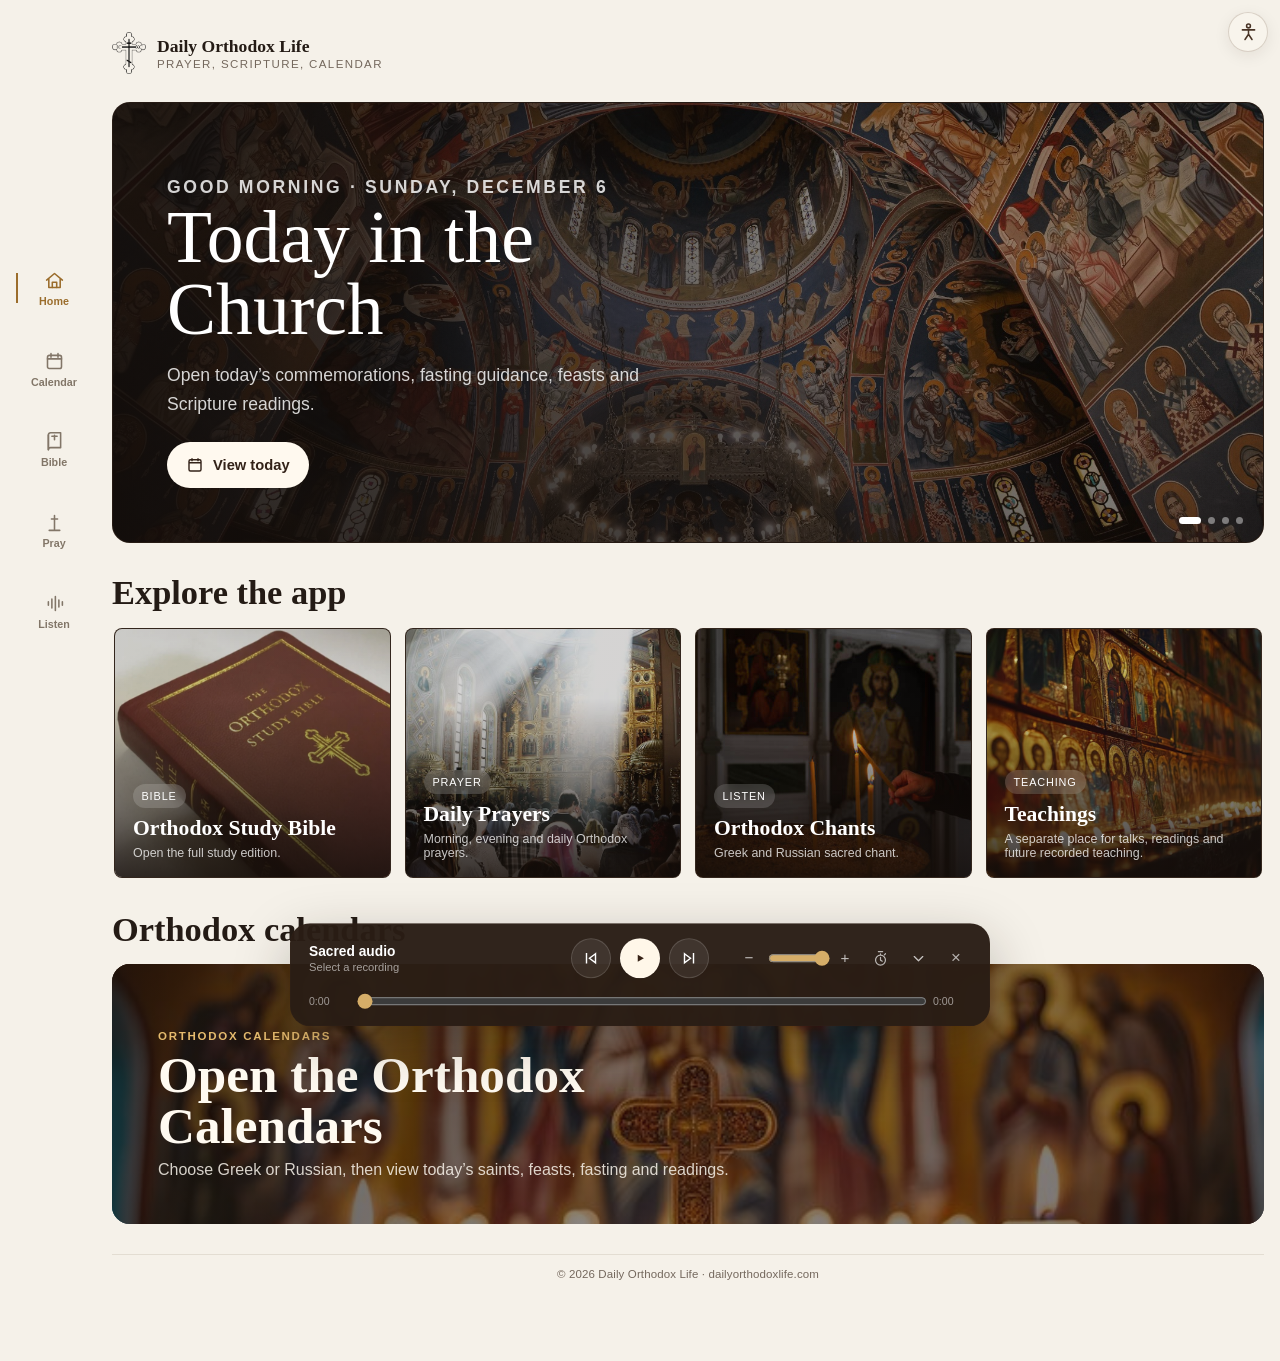
==== commit ed0f24da: "Updated website" ====
--- a/index.html
+++ b/index.html
@@ -3,15 +3,15 @@
 <head>
   <meta charset="UTF-8" />
   <meta name="viewport" content="width=device-width, initial-scale=1, viewport-fit=cover" />
-  <meta name="description" content="Daily Orthodox Life brings together Orthodox calendars, saints and fasting, the Orthodox Study Bible, daily prayers, Greek and Russian chants, and teaching." />
+<meta name="description" content="Daily Orthodox Life brings together Orthodox calendars, saints and fasting, the Orthodox Study Bible, daily prayers, Greek and Russian chants, and teaching." />
   <meta name="theme-color" content="#211812" />
   <meta name="apple-mobile-web-app-capable" content="yes" />
   <title>Daily Orthodox Life | Orthodox Calendar, Bible, Prayers &amp; Chants</title>
-  <link rel="icon" type="image/png" sizes="192x192" href="assets/orthodox-cover-logo.png" />
+  <link rel="icon" type="image/png" sizes="192x192" href="assets/app-icon-192.png" />
   <link rel="manifest" href="manifest.webmanifest" />
-  <link rel="apple-touch-icon" sizes="192x192" href="assets/orthodox-cover-logo.png" />
+  <link rel="apple-touch-icon" sizes="192x192" href="assets/app-icon-192.png" />
   <meta name="apple-mobile-web-app-title" content="Daily Orthodox Life" />
-  <meta name="msapplication-TileImage" content="assets/orthodox-cover-logo.png" />
+  <meta name="msapplication-TileImage" content="assets/app-icon-192.png" />
   <link rel="stylesheet" href="assets/css/app.css" />
 
   <link rel="canonical" href="https://dailyorthodoxlife.com/" />
--- a/assets/css/app.css
+++ b/assets/css/app.css
@@ -5011,3 +5011,1027 @@
   .oa-hero h2,
   .oa-hero-carousel .oa-hero-content h2 { font-size: 2.35rem; }
 }
+
+/* =========================================================
+   Accessibility controls and consistent vector prayer cross
+   ========================================================= */
+
+.oa-prayer-cross {
+  display: grid !important;
+  place-items: center !important;
+  width: 20px !important;
+  height: 28px !important;
+  color: #a7772f !important;
+  line-height: 1 !important;
+}
+
+.oa-prayer-cross svg {
+  display: block;
+  width: 13px;
+  height: 21px;
+  overflow: visible;
+  fill: none;
+  stroke: currentColor;
+  stroke-width: 1.35;
+  stroke-linecap: round;
+  stroke-linejoin: round;
+}
+
+.oa-accessibility {
+  position: fixed;
+  top: max(12px, env(safe-area-inset-top));
+  right: max(12px, env(safe-area-inset-right));
+  z-index: 10040;
+  font-family: ui-sans-serif, -apple-system, BlinkMacSystemFont, "Segoe UI", sans-serif;
+}
+
+.oa-accessibility-toggle {
+  width: 40px;
+  height: 40px;
+  min-height: 40px;
+  padding: 0;
+  display: grid;
+  place-items: center;
+  border: 1px solid rgba(91, 66, 41, .2);
+  border-radius: 50%;
+  background: rgba(248, 244, 236, .94);
+  color: #493426;
+  box-shadow: 0 4px 16px rgba(38, 27, 19, .08);
+  backdrop-filter: blur(8px);
+  cursor: pointer;
+}
+
+.oa-accessibility-toggle svg {
+  width: 21px;
+  height: 21px;
+  fill: none;
+  stroke: currentColor;
+  stroke-width: 1.75;
+  stroke-linecap: round;
+  stroke-linejoin: round;
+}
+
+.oa-accessibility-toggle:hover,
+.oa-accessibility-toggle:focus-visible {
+  border-color: rgba(167, 119, 47, .5);
+  color: #8a5d22;
+  outline: 3px solid rgba(167, 119, 47, .17);
+  outline-offset: 2px;
+}
+
+.oa-accessibility-panel {
+  position: absolute;
+  top: 48px;
+  right: 0;
+  width: min(310px, calc(100vw - 24px));
+  padding: 15px;
+  border: 1px solid rgba(91, 66, 41, .16);
+  border-radius: 12px;
+  background: #fbf8f2;
+  color: #2e2118;
+  box-shadow: 0 16px 38px rgba(37, 25, 17, .16);
+}
+
+.oa-accessibility-panel[hidden] { display: none !important; }
+
+.oa-accessibility-panel header {
+  display: flex;
+  align-items: center;
+  justify-content: space-between;
+  gap: 12px;
+  margin-bottom: 12px;
+}
+
+.oa-accessibility-panel header strong {
+  font-family: Georgia, "Times New Roman", serif;
+  font-size: 1rem;
+}
+
+.oa-accessibility-close {
+  width: 28px;
+  height: 28px;
+  min-height: 28px;
+  padding: 0;
+  border: 0;
+  border-radius: 50%;
+  background: transparent;
+  color: #6c5c50;
+  font-size: 1.15rem;
+  cursor: pointer;
+}
+
+.oa-a11y-field,
+.oa-a11y-switch {
+  display: flex;
+  align-items: center;
+  justify-content: space-between;
+  gap: 12px;
+  min-height: 42px;
+  border-top: 1px solid rgba(91, 66, 41, .10);
+  font-size: .78rem;
+}
+
+.oa-a11y-field select {
+  max-width: 160px;
+  min-height: 32px;
+  padding: 4px 26px 4px 8px;
+  border: 1px solid rgba(91, 66, 41, .18);
+  border-radius: 6px;
+  background: #fffdf9;
+  color: #34251a;
+  font: inherit;
+}
+
+.oa-a11y-switch input {
+  width: 18px;
+  height: 18px;
+  accent-color: #9a6a2c;
+}
+
+.oa-a11y-reset {
+  width: 100%;
+  min-height: 34px;
+  margin-top: 10px;
+  border: 1px solid rgba(91, 66, 41, .16);
+  border-radius: 6px;
+  background: transparent;
+  color: #704c21;
+  font: inherit;
+  font-size: .74rem;
+  font-weight: 700;
+  cursor: pointer;
+}
+
+.oa-accessibility-panel > small {
+  display: block;
+  margin-top: 9px;
+  color: #796d62;
+  font-size: .62rem;
+  line-height: 1.4;
+}
+
+.oa-google-translate-host {
+  position: fixed !important;
+  left: -10000px !important;
+  top: -10000px !important;
+  width: 1px !important;
+  height: 1px !important;
+  overflow: hidden !important;
+}
+
+body.oa-a11y-reduce-motion *,
+body.oa-a11y-reduce-motion *::before,
+body.oa-a11y-reduce-motion *::after {
+  animation-duration: .001ms !important;
+  animation-iteration-count: 1 !important;
+  transition-duration: .001ms !important;
+  scroll-behavior: auto !important;
+}
+
+body.oa-a11y-underline-links a:not(.oa-dock-link) {
+  text-decoration: underline !important;
+  text-underline-offset: .18em;
+}
+
+body.oa-a11y-contrast {
+  --oa-bg: #ffffff !important;
+  --oa-surface: #ffffff !important;
+  --oa-ink: #050505 !important;
+  --oa-muted: #292929 !important;
+  --oa-gold: #704700 !important;
+  --oa-gold-soft: #fff0c9 !important;
+}
+
+body.oa-a11y-contrast .oa-page,
+body.oa-a11y-contrast .reader-page,
+body.oa-a11y-contrast .app-shell,
+body.oa-a11y-contrast .oa-modal-panel,
+body.oa-a11y-contrast .oa-accessibility-panel {
+  color: #050505 !important;
+}
+
+body.oa-a11y-contrast :focus-visible {
+  outline: 3px solid #111 !important;
+  outline-offset: 3px !important;
+}
+
+@media (max-width: 760px) {
+  .oa-accessibility {
+    top: max(8px, env(safe-area-inset-top));
+    right: max(8px, env(safe-area-inset-right));
+  }
+  .oa-accessibility-toggle {
+    width: 36px;
+    height: 36px;
+    min-height: 36px;
+  }
+  .oa-accessibility-panel { top: 43px; }
+}
+
+
+/* =========================================================
+   Mk19, prayer favourites and unobtrusive translation
+   ========================================================= */
+
+.oa-prayer-row {
+  display: grid;
+  grid-template-columns: minmax(0, 1fr) 38px;
+  align-items: center;
+  border-bottom: 1px solid rgba(111, 82, 49, .12);
+}
+
+.oa-prayer-row:last-child { border-bottom: 0; }
+
+.oa-prayer-row .oa-prayer-card-button {
+  border-bottom: 0 !important;
+  min-width: 0;
+  grid-template-columns: 22px minmax(0, 1fr) !important;
+  padding-right: 6px !important;
+}
+
+.oa-prayer-favourite {
+  width: 34px;
+  height: 34px;
+  min-height: 34px;
+  padding: 0;
+  display: grid;
+  place-items: center;
+  border: 0;
+  border-radius: 50%;
+  background: transparent;
+  color: #9b846a;
+  cursor: pointer;
+}
+
+.oa-prayer-favourite svg {
+  width: 18px;
+  height: 18px;
+  fill: none;
+  stroke: currentColor;
+  stroke-width: 1.55;
+  stroke-linejoin: round;
+  transition: transform .16s ease, fill .16s ease, color .16s ease;
+}
+
+.oa-prayer-favourite:hover,
+.oa-prayer-favourite:focus-visible {
+  color: #9a6829;
+  background: rgba(167, 119, 47, .07);
+  outline: 2px solid rgba(167, 119, 47, .16);
+  outline-offset: 1px;
+}
+
+.oa-prayer-favourite.is-favourite {
+  color: #a7772f;
+}
+
+.oa-prayer-favourite.is-favourite svg {
+  fill: currentColor;
+  transform: scale(1.04);
+}
+
+.oa-favourite-count {
+  display: inline-block;
+  min-width: 1.25em;
+  margin-left: .18em;
+  font-size: .78em;
+  opacity: .75;
+}
+
+/* Google Translate may inject a legacy or current toolbar. Keep translation active
+   but prevent that toolbar from shifting or covering the app. */
+body > .skiptranslate,
+iframe.goog-te-banner-frame,
+.goog-te-banner-frame,
+.VIpgJd-ZVi9od-ORHb-OEVmcd,
+.VIpgJd-ZVi9od-aZ2wEe-wOHMyf {
+  display: none !important;
+  visibility: hidden !important;
+  height: 0 !important;
+}
+
+html.translated-ltr,
+html.translated-rtl,
+html.translated-ltr body,
+html.translated-rtl body,
+body {
+  top: 0 !important;
+}
+
+
+/* =========================================================
+   Mk20, prayer categories and stable prayer list
+   ========================================================= */
+
+#prayer-filters.oa-chip-row {
+  display: flex !important;
+  flex-wrap: wrap !important;
+  align-items: center;
+  gap: 7px 8px !important;
+  overflow: visible !important;
+  overflow-x: visible !important;
+  white-space: normal !important;
+  padding: 4px 0 8px !important;
+  scrollbar-width: none;
+}
+
+#prayer-filters .oa-filter-chip {
+  flex: 0 0 auto;
+  white-space: nowrap !important;
+}
+
+/* The prayer index is interactive content, not an entrance animation target. */
+#prayer-grid,
+#prayer-grid.oa-reveal,
+#prayer-grid.oa-reveal.is-visible {
+  opacity: 1 !important;
+  transform: none !important;
+  transition: none !important;
+  animation: none !important;
+}
+
+/* =========================================================
+   Mk21, seamless persistent translation and single a11y control
+   ========================================================= */
+
+/* Cross-document transitions let the previous page remain visually present
+   while the next same-origin page is prepared. */
+@view-transition {
+  navigation: auto;
+}
+
+/* Never flash the English source page while a remembered translation is
+   being restored. The translation bootstrap adds this class before first paint. */
+html.oa-translation-pending body::after {
+  content: "";
+  position: fixed;
+  inset: 0;
+  z-index: 2147483000;
+  background: var(--oa-bg, #f7f4ee);
+  pointer-events: none;
+}
+
+html.oa-translation-ready body::after {
+  display: none !important;
+}
+
+/* In the persistent-audio shell, keep the previous page visible until the
+   replacement iframe confirms its translation is ready. */
+.oa-persistent-frame {
+  opacity: 1;
+  transition: opacity .12s ease;
+}
+
+.oa-persistent-frame.is-loading {
+  opacity: 0;
+  pointer-events: none;
+  background: transparent !important;
+}
+
+/* The parent shell owns the one accessibility button while framed pages are open. */
+html.oa-persistent-audio-shell .oa-accessibility {
+  z-index: 1600 !important;
+}
+
+
+/* =========================================================
+   Mk22, fast first load
+   ========================================================= */
+
+/* Translation must never block navigation or make the first page appear hung.
+   A remembered language may visibly settle in shortly after load, but the app
+   remains interactive throughout. */
+html.oa-translation-pending body::after,
+html.oa-translation-ready body::after {
+  display: none !important;
+  content: none !important;
+}
+
+/* Keep the accessibility control visible above the homepage carousel and all
+   other ordinary page content. */
+body > .oa-accessibility {
+  position: fixed !important;
+  z-index: 2147482000 !important;
+  visibility: visible !important;
+  opacity: 1 !important;
+}
+
+
+/* =========================================================
+   Mk23, stable non-blocking translation
+   ========================================================= */
+
+/* Never cover or block the application while a translation service loads. */
+html.oa-translation-pending body::after,
+html.oa-translation-ready body::after {
+  display: none !important;
+  content: none !important;
+}
+
+/* Translation is no longer used to gate persistent-page visibility. */
+.oa-persistent-frame,
+.oa-persistent-frame.is-loading {
+  opacity: 1 !important;
+  pointer-events: auto !important;
+}
+
+/* Accessibility control must be present on Home and every other top-level page. */
+body > .oa-accessibility {
+  display: block !important;
+  position: fixed !important;
+  z-index: 2147482000 !important;
+  visibility: visible !important;
+  opacity: 1 !important;
+}
+
+
+/* =========================================================
+   Mk25, 404 page
+   ========================================================= */
+
+.oa-404-page {
+  min-height: 100dvh;
+  background:
+    radial-gradient(circle at 50% 16%, rgba(174,126,61,.09), transparent 34rem),
+    var(--oa-bg, #f7f4ee);
+}
+
+.oa-404-main {
+  min-height: calc(100dvh - var(--oa-dock-h, 76px));
+  display: grid;
+  place-items: center;
+  padding-top: clamp(30px, 5vw, 70px);
+  padding-bottom: clamp(110px, 13vw, 150px);
+}
+
+.oa-404-content {
+  width: min(850px, calc(100% - 28px));
+  margin: 0 auto;
+  text-align: center;
+}
+
+.oa-404-art {
+  width: min(540px, 76vw);
+  margin: 0 auto clamp(10px, 2vw, 22px);
+}
+
+.oa-404-art img {
+  display: block;
+  width: 100%;
+  height: auto;
+  object-fit: contain;
+}
+
+.oa-404-code {
+  margin: 0 0 5px;
+  color: var(--oa-gold, #a17436);
+  font-size: .72rem;
+  font-weight: 800;
+  letter-spacing: .22em;
+  text-transform: uppercase;
+}
+
+.oa-404-content h1 {
+  margin: 0;
+  font-family: Georgia, "Times New Roman", serif;
+  font-size: clamp(2rem, 5.5vw, 4rem);
+  line-height: 1.02;
+  font-weight: 500;
+  color: var(--oa-ink, #2b2119);
+}
+
+.oa-404-copy {
+  max-width: 600px;
+  margin: 16px auto 0;
+  color: var(--oa-muted, #75685c);
+  font-size: clamp(.92rem, 1.8vw, 1.04rem);
+  line-height: 1.65;
+}
+
+.oa-404-actions {
+  display: flex;
+  flex-wrap: wrap;
+  justify-content: center;
+  gap: 9px;
+  margin-top: 25px;
+}
+
+.oa-404-actions a {
+  min-width: 112px;
+}
+
+@media (max-width: 560px) {
+  .oa-404-art {
+    width: min(380px, 88vw);
+  }
+
+  .oa-404-actions {
+    display: grid;
+    grid-template-columns: repeat(2, minmax(0, 1fr));
+    width: min(360px, 100%);
+    margin-left: auto;
+    margin-right: auto;
+  }
+
+  .oa-404-actions a:first-child {
+    grid-column: 1 / -1;
+  }
+}
+
+
+/* =========================================================
+   Mk25, minimisable audio shell
+   ========================================================= */
+
+.oa-player-minimise {
+  position: static;
+  width: 30px;
+  height: 30px;
+  min-height: 30px;
+  padding: 0;
+  display: grid;
+  place-items: center;
+  flex: 0 0 auto;
+  border: 0;
+  border-radius: 50%;
+  background: transparent;
+  color: rgba(255,255,255,.72);
+  cursor: pointer;
+}
+
+.oa-player-minimise svg {
+  width: 17px;
+  height: 17px;
+  fill: none;
+  stroke: currentColor;
+  stroke-width: 1.8;
+  stroke-linecap: round;
+  stroke-linejoin: round;
+  transition: transform .2s ease;
+}
+
+.oa-player-minimise:hover,
+.oa-player-minimise:focus-visible {
+  background: rgba(255,255,255,.09);
+  color: #fff7e9;
+  outline: none;
+}
+
+.oa-player.is-minimized .oa-player-minimise svg {
+  transform: rotate(180deg);
+}
+
+.oa-player.is-minimized {
+  width: min(620px, calc(100% - 24px)) !important;
+  bottom: 12px !important;
+  grid-template-columns: auto 1fr auto !important;
+  grid-template-rows: auto auto !important;
+  column-gap: 10px !important;
+  row-gap: 7px !important;
+  padding: 8px 10px !important;
+  border-radius: 14px !important;
+}
+
+.oa-player.is-minimized .oa-player-meta,
+.oa-player.is-minimized .oa-player-volume {
+  display: none !important;
+}
+
+.oa-player.is-minimized .oa-player-controls {
+  grid-column: 1 !important;
+  grid-row: 1 !important;
+  justify-self: start !important;
+  gap: 5px !important;
+}
+
+.oa-player.is-minimized .oa-player-tools {
+  grid-column: 3 !important;
+  grid-row: 1 !important;
+  justify-self: end !important;
+  justify-content: flex-end !important;
+  gap: 5px !important;
+}
+
+.oa-player.is-minimized .oa-player-progress {
+  grid-column: 1 / -1 !important;
+  grid-row: 2 !important;
+  display: grid !important;
+  grid-template-columns: 34px minmax(0, 1fr) 34px !important;
+  gap: 7px !important;
+}
+
+.oa-player.is-minimized .oa-player-btn {
+  width: 34px !important;
+  height: 34px !important;
+}
+
+.oa-player.is-minimized .oa-player-btn svg {
+  width: 16px !important;
+  height: 16px !important;
+}
+
+.oa-player.is-minimized .oa-player-timer,
+.oa-player.is-minimized .oa-player-minimise,
+.oa-player.is-minimized .oa-player-close {
+  width: 30px !important;
+  height: 30px !important;
+  min-height: 30px !important;
+}
+
+.oa-player.is-minimized .oa-sleep-panel {
+  right: 0 !important;
+  bottom: calc(100% + 8px) !important;
+  transform: none !important;
+}
+
+@media (max-width: 760px) {
+  .oa-player.is-minimized {
+    left: 6px !important;
+    right: 6px !important;
+    width: auto !important;
+    bottom: calc(72px + env(safe-area-inset-bottom)) !important;
+    transform: translateY(0) !important;
+    grid-template-columns: 1fr auto !important;
+    grid-template-rows: auto auto !important;
+    padding: 7px 9px !important;
+    border-radius: 12px !important;
+  }
+
+  .oa-player.is-minimized .oa-player-controls {
+    grid-column: 1 !important;
+    grid-row: 1 !important;
+    justify-self: start !important;
+  }
+
+  .oa-player.is-minimized .oa-player-tools {
+    grid-column: 2 !important;
+    grid-row: 1 !important;
+    justify-self: end !important;
+  }
+
+  .oa-player.is-minimized .oa-player-progress {
+    grid-column: 1 / -1 !important;
+    grid-row: 2 !important;
+  }
+
+  .oa-player.is-minimized .oa-player-btn {
+    width: 31px !important;
+    height: 31px !important;
+  }
+
+  .oa-player.is-minimized .oa-player-timer,
+  .oa-player.is-minimized .oa-player-minimise,
+  .oa-player.is-minimized .oa-player-close {
+    width: 28px !important;
+    height: 28px !important;
+    min-height: 28px !important;
+  }
+}
+
+@media (max-width: 390px) {
+  .oa-player.is-minimized .oa-player-controls,
+  .oa-player.is-minimized .oa-player-tools {
+    gap: 3px !important;
+  }
+
+  .oa-player.is-minimized .oa-player-btn {
+    width: 29px !important;
+    height: 29px !important;
+  }
+
+  .oa-player.is-minimized .oa-player-timer,
+  .oa-player.is-minimized .oa-player-minimise,
+  .oa-player.is-minimized .oa-player-close {
+    width: 27px !important;
+    height: 27px !important;
+    min-height: 27px !important;
+  }
+}
+
+
+/* =========================================================
+   Mk26, 404 navigation contrast
+   ========================================================= */
+
+.oa-404-actions a {
+  color: #2b2119 !important;
+  background: rgba(255,255,255,.52) !important;
+  border: 1px solid rgba(87,61,34,.22) !important;
+  text-decoration: none !important;
+}
+
+.oa-404-actions a:hover,
+.oa-404-actions a:focus-visible {
+  color: #20150f !important;
+  background: #fffaf2 !important;
+  border-color: rgba(87,61,34,.38) !important;
+  outline: none;
+}
+
+.oa-404-actions a.oa-primary {
+  color: #fff8ed !important;
+  background: #2a1d15 !important;
+  border-color: #2a1d15 !important;
+}
+
+.oa-404-actions a.oa-primary:hover,
+.oa-404-actions a.oa-primary:focus-visible {
+  color: #fff !important;
+  background: #3a281d !important;
+  border-color: #3a281d !important;
+}
+
+
+/* =========================================================
+   Mk27, ultra-compact minimised audio shell
+   ========================================================= */
+
+/* Closed means closed, even if an older minimised state is still present. */
+.oa-player:not(.is-visible) {
+  pointer-events: none !important;
+}
+
+.oa-player.is-minimized:not(.is-visible) {
+  opacity: 0 !important;
+  visibility: hidden !important;
+}
+
+/* The compact shell is a single thin row:
+   transport | slider | timer / expand / close */
+.oa-player.is-minimized.is-visible {
+  width: min(560px, calc(100% - 20px)) !important;
+  min-height: 0 !important;
+  bottom: 8px !important;
+  padding: 4px 6px !important;
+  border-radius: 11px !important;
+  display: grid !important;
+  grid-template-columns: auto minmax(70px, 1fr) auto !important;
+  grid-template-rows: 28px !important;
+  align-items: center !important;
+  column-gap: 7px !important;
+  row-gap: 0 !important;
+  opacity: 1 !important;
+  visibility: visible !important;
+  transform: translateX(-50%) translateY(0) !important;
+}
+
+.oa-player.is-minimized .oa-player-meta,
+.oa-player.is-minimized .oa-player-volume {
+  display: none !important;
+}
+
+.oa-player.is-minimized .oa-player-controls {
+  grid-column: 1 !important;
+  grid-row: 1 !important;
+  display: flex !important;
+  align-items: center !important;
+  justify-self: start !important;
+  gap: 3px !important;
+}
+
+.oa-player.is-minimized .oa-player-progress {
+  grid-column: 2 !important;
+  grid-row: 1 !important;
+  display: block !important;
+  min-width: 0 !important;
+  width: 100% !important;
+  margin: 0 !important;
+  padding: 0 !important;
+  line-height: 0 !important;
+}
+
+.oa-player.is-minimized .oa-player-progress > span {
+  display: none !important;
+}
+
+.oa-player.is-minimized .oa-player-progress input {
+  display: block !important;
+  width: 100% !important;
+  height: 14px !important;
+  margin: 0 !important;
+  cursor: pointer;
+}
+
+.oa-player.is-minimized .oa-player-tools {
+  grid-column: 3 !important;
+  grid-row: 1 !important;
+  position: relative !important;
+  display: flex !important;
+  align-items: center !important;
+  justify-self: end !important;
+  justify-content: flex-end !important;
+  gap: 3px !important;
+  min-width: 0 !important;
+}
+
+/* Back / play / next are deliberately tiny in compact mode. */
+.oa-player.is-minimized .oa-player-btn {
+  width: 26px !important;
+  height: 26px !important;
+  min-width: 26px !important;
+  min-height: 26px !important;
+  padding: 0 !important;
+  border-radius: 50% !important;
+}
+
+.oa-player.is-minimized .oa-player-btn svg {
+  width: 13px !important;
+  height: 13px !important;
+}
+
+.oa-player.is-minimized .oa-player-btn.play {
+  width: 28px !important;
+  height: 28px !important;
+  min-width: 28px !important;
+  min-height: 28px !important;
+}
+
+/* Timer, expand and close stay available but do not increase the bar height. */
+.oa-player.is-minimized .oa-player-timer,
+.oa-player.is-minimized .oa-player-minimise,
+.oa-player.is-minimized .oa-player-close {
+  position: static !important;
+  inset: auto !important;
+  width: 24px !important;
+  height: 24px !important;
+  min-width: 24px !important;
+  min-height: 24px !important;
+  padding: 0 !important;
+  margin: 0 !important;
+}
+
+.oa-player.is-minimized .oa-player-timer svg,
+.oa-player.is-minimized .oa-player-minimise svg {
+  width: 14px !important;
+  height: 14px !important;
+}
+
+.oa-player.is-minimized .oa-player-close {
+  font-size: .92rem !important;
+  line-height: 1 !important;
+}
+
+/* The remaining-time badge used too much vertical space in compact mode. */
+.oa-player.is-minimized #audio-sleep-timer-badge,
+.oa-player.is-minimized .oa-player-timer-badge {
+  display: none !important;
+}
+
+/* Timer menu still opens above the compact shell. */
+.oa-player.is-minimized .oa-sleep-panel {
+  right: 0 !important;
+  bottom: calc(100% + 7px) !important;
+  transform: none !important;
+}
+
+/* Mobile: sit immediately above the app nav and use almost the full width. */
+@media (max-width: 760px) {
+  .oa-player.is-minimized.is-visible {
+    left: 6px !important;
+    right: 6px !important;
+    width: auto !important;
+    bottom: calc(var(--oa-dock-h, 76px) + env(safe-area-inset-bottom) + 3px) !important;
+    grid-template-columns: auto minmax(48px, 1fr) auto !important;
+    grid-template-rows: 28px !important;
+    column-gap: 5px !important;
+    padding: 4px 5px !important;
+    border-radius: 10px !important;
+    transform: none !important;
+  }
+
+  .oa-player.is-minimized .oa-player-controls,
+  .oa-player.is-minimized .oa-player-tools {
+    gap: 2px !important;
+  }
+
+  .oa-player.is-minimized .oa-player-btn {
+    width: 24px !important;
+    height: 24px !important;
+    min-width: 24px !important;
+    min-height: 24px !important;
+  }
+
+  .oa-player.is-minimized .oa-player-btn.play {
+    width: 27px !important;
+    height: 27px !important;
+    min-width: 27px !important;
+    min-height: 27px !important;
+  }
+
+  .oa-player.is-minimized .oa-player-timer,
+  .oa-player.is-minimized .oa-player-minimise,
+  .oa-player.is-minimized .oa-player-close {
+    width: 23px !important;
+    height: 23px !important;
+    min-width: 23px !important;
+    min-height: 23px !important;
+  }
+
+  .oa-player.is-minimized .oa-player-progress input {
+    height: 12px !important;
+  }
+}
+
+@media (max-width: 360px) {
+  .oa-player.is-minimized.is-visible {
+    left: 4px !important;
+    right: 4px !important;
+    column-gap: 3px !important;
+    padding-inline: 4px !important;
+  }
+
+  .oa-player.is-minimized .oa-player-btn {
+    width: 22px !important;
+    height: 22px !important;
+    min-width: 22px !important;
+    min-height: 22px !important;
+  }
+
+  .oa-player.is-minimized .oa-player-btn.play {
+    width: 25px !important;
+    height: 25px !important;
+    min-width: 25px !important;
+    min-height: 25px !important;
+  }
+
+  .oa-player.is-minimized .oa-player-timer,
+  .oa-player.is-minimized .oa-player-minimise,
+  .oa-player.is-minimized .oa-player-close {
+    width: 21px !important;
+    height: 21px !important;
+    min-width: 21px !important;
+    min-height: 21px !important;
+  }
+}
+
+
+/* =========================================================
+   Mk28, attached mobile player + shorter 404
+   ========================================================= */
+
+/* On mobile, visually connect the collapsed player directly to the nav bar. */
+@media (max-width: 760px) {
+  .oa-player.is-minimized.is-visible {
+    bottom: calc(var(--oa-dock-h, 76px) + env(safe-area-inset-bottom) - 1px) !important;
+    border-radius: 10px 10px 0 0 !important;
+    border-bottom-color: transparent !important;
+    box-shadow: 0 -5px 18px rgba(38, 26, 18, .12) !important;
+  }
+}
+
+/* Make the 404 page more compact so it fits without unnecessary scrolling. */
+.oa-404-main {
+  padding-top: clamp(18px, 3vw, 34px) !important;
+  padding-bottom: clamp(86px, 9vw, 108px) !important;
+}
+
+.oa-404-art {
+  width: min(430px, 64vw) !important;
+  margin-bottom: 8px !important;
+}
+
+.oa-404-copy {
+  margin-top: 11px !important;
+}
+
+.oa-404-actions {
+  margin-top: 18px !important;
+}
+
+@media (max-width: 560px) {
+  .oa-404-art {
+    width: min(285px, 70vw) !important;
+  }
+
+  .oa-404-main {
+    padding-top: 12px !important;
+    padding-bottom: calc(var(--oa-dock-h, 76px) + 18px) !important;
+  }
+
+  .oa-404-content h1 {
+    font-size: clamp(1.8rem, 8vw, 2.5rem) !important;
+  }
+
+  .oa-404-copy {
+    line-height: 1.5 !important;
+  }
+}
+
+
+/* =========================================================
+   Mk29, exact mobile player/nav join
+   ========================================================= */
+
+@media (max-width: 760px) {
+  /* Give the mobile navigation an explicit height and use that exact same
+     measurement for the compact player, so there can be no gap between them. */
+  .oa-dock {
+    height: calc(68px + env(safe-area-inset-bottom)) !important;
+    min-height: calc(68px + env(safe-area-inset-bottom)) !important;
+  }
+
+  .oa-player.is-minimized.is-visible {
+    bottom: calc(68px + env(safe-area-inset-bottom) - 1px) !important;
+    margin-bottom: 0 !important;
+  }
+}
